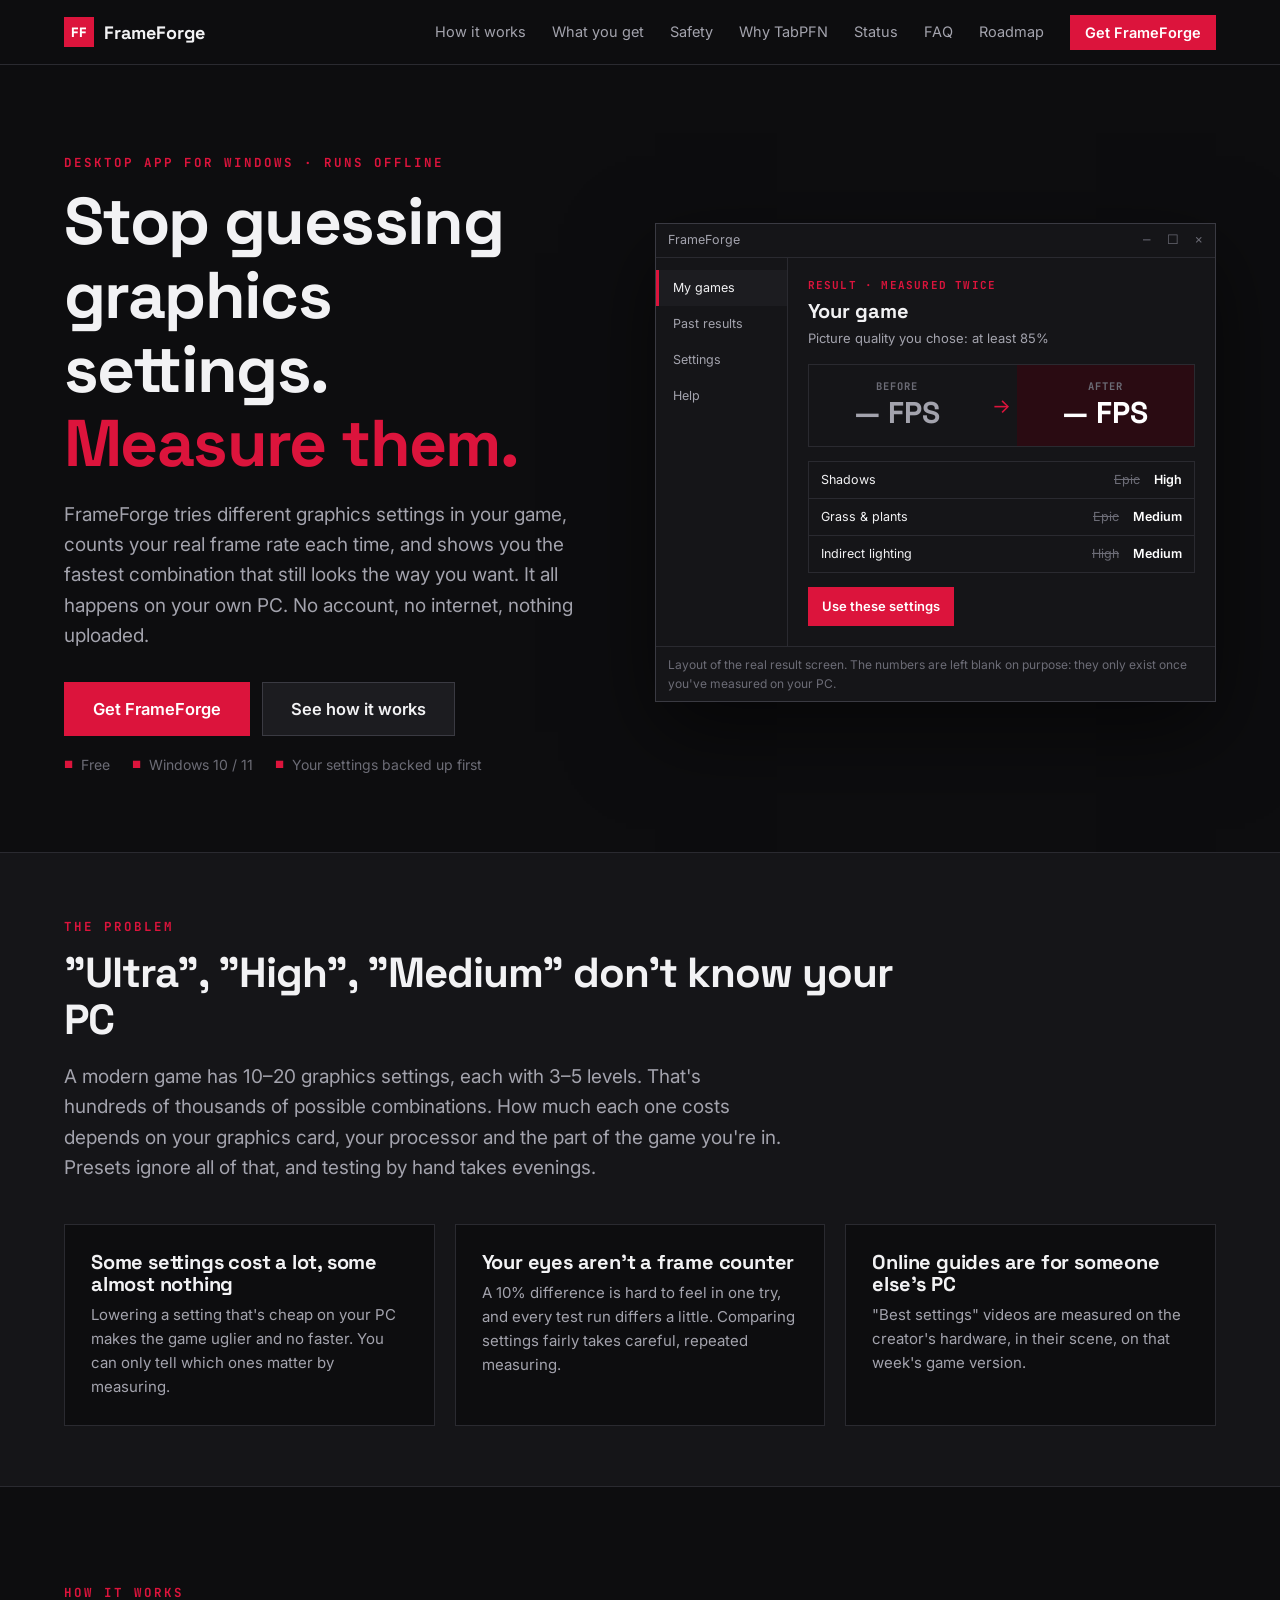
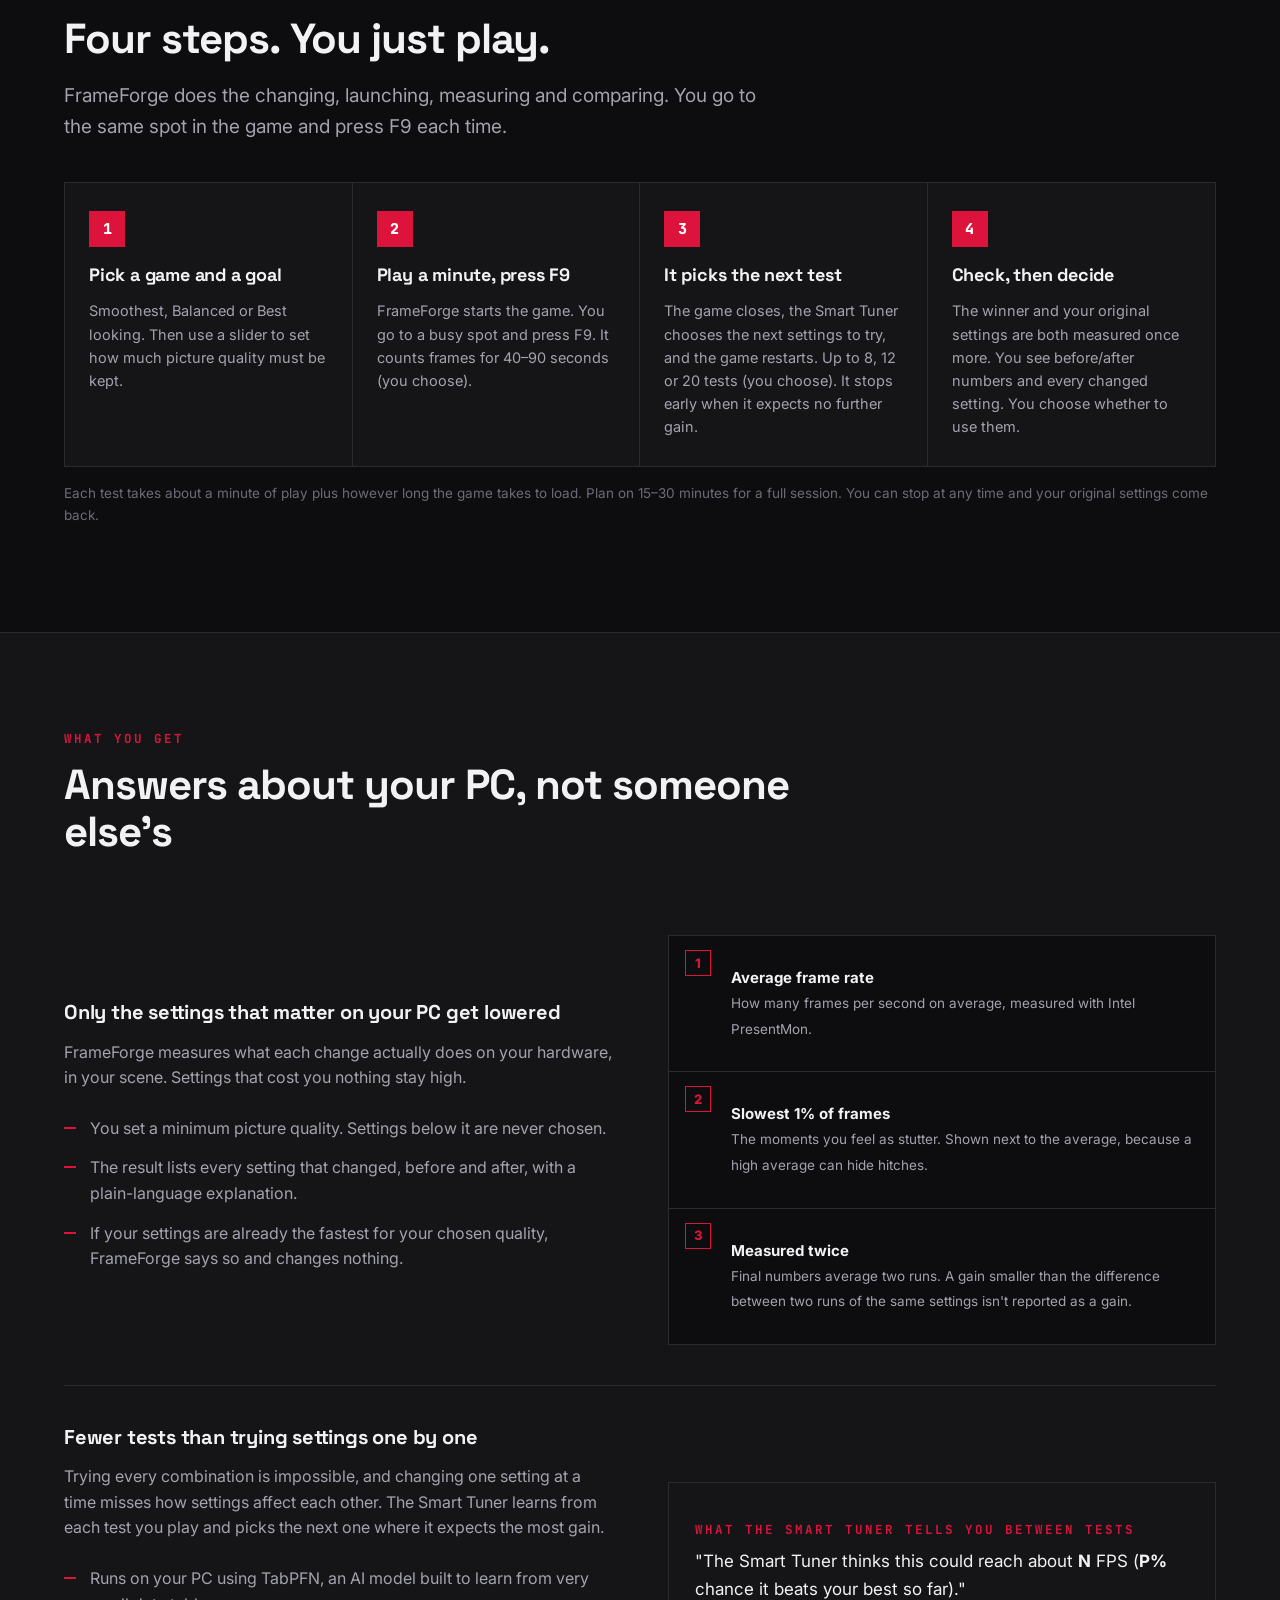
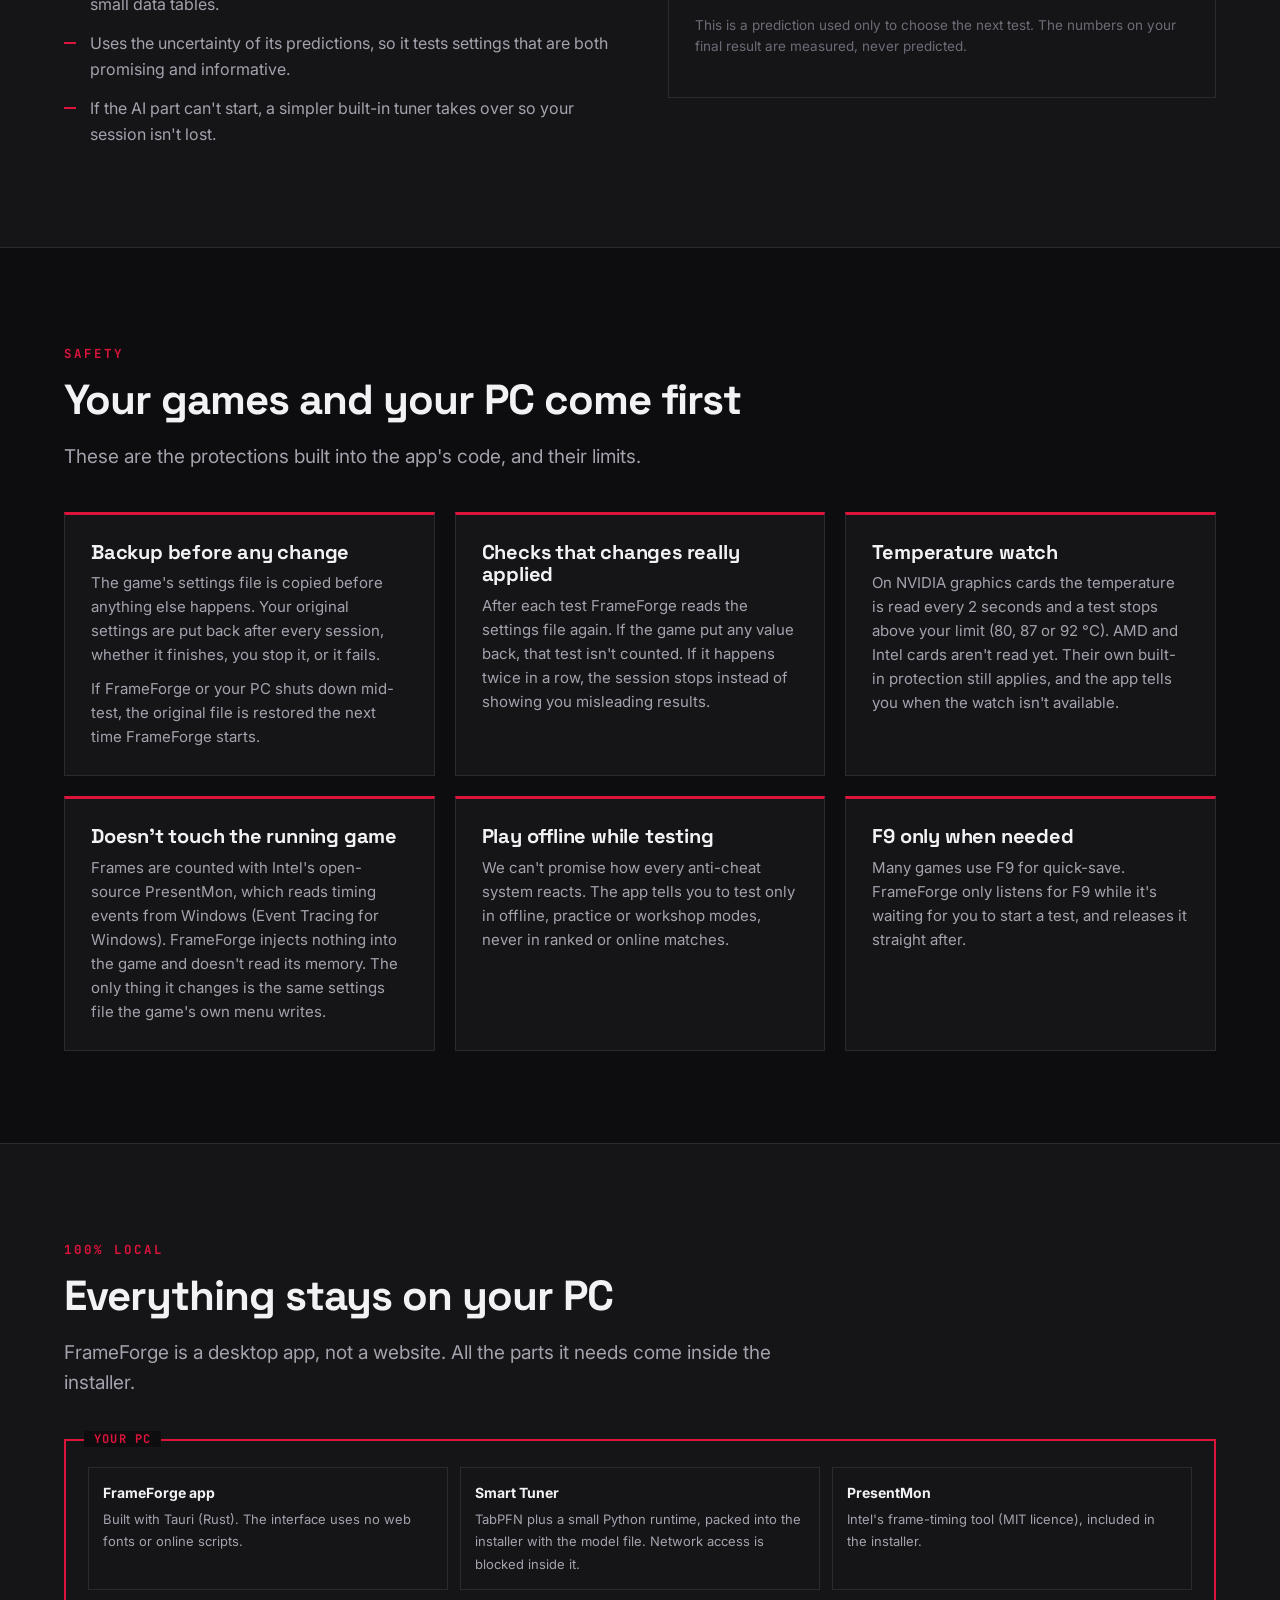
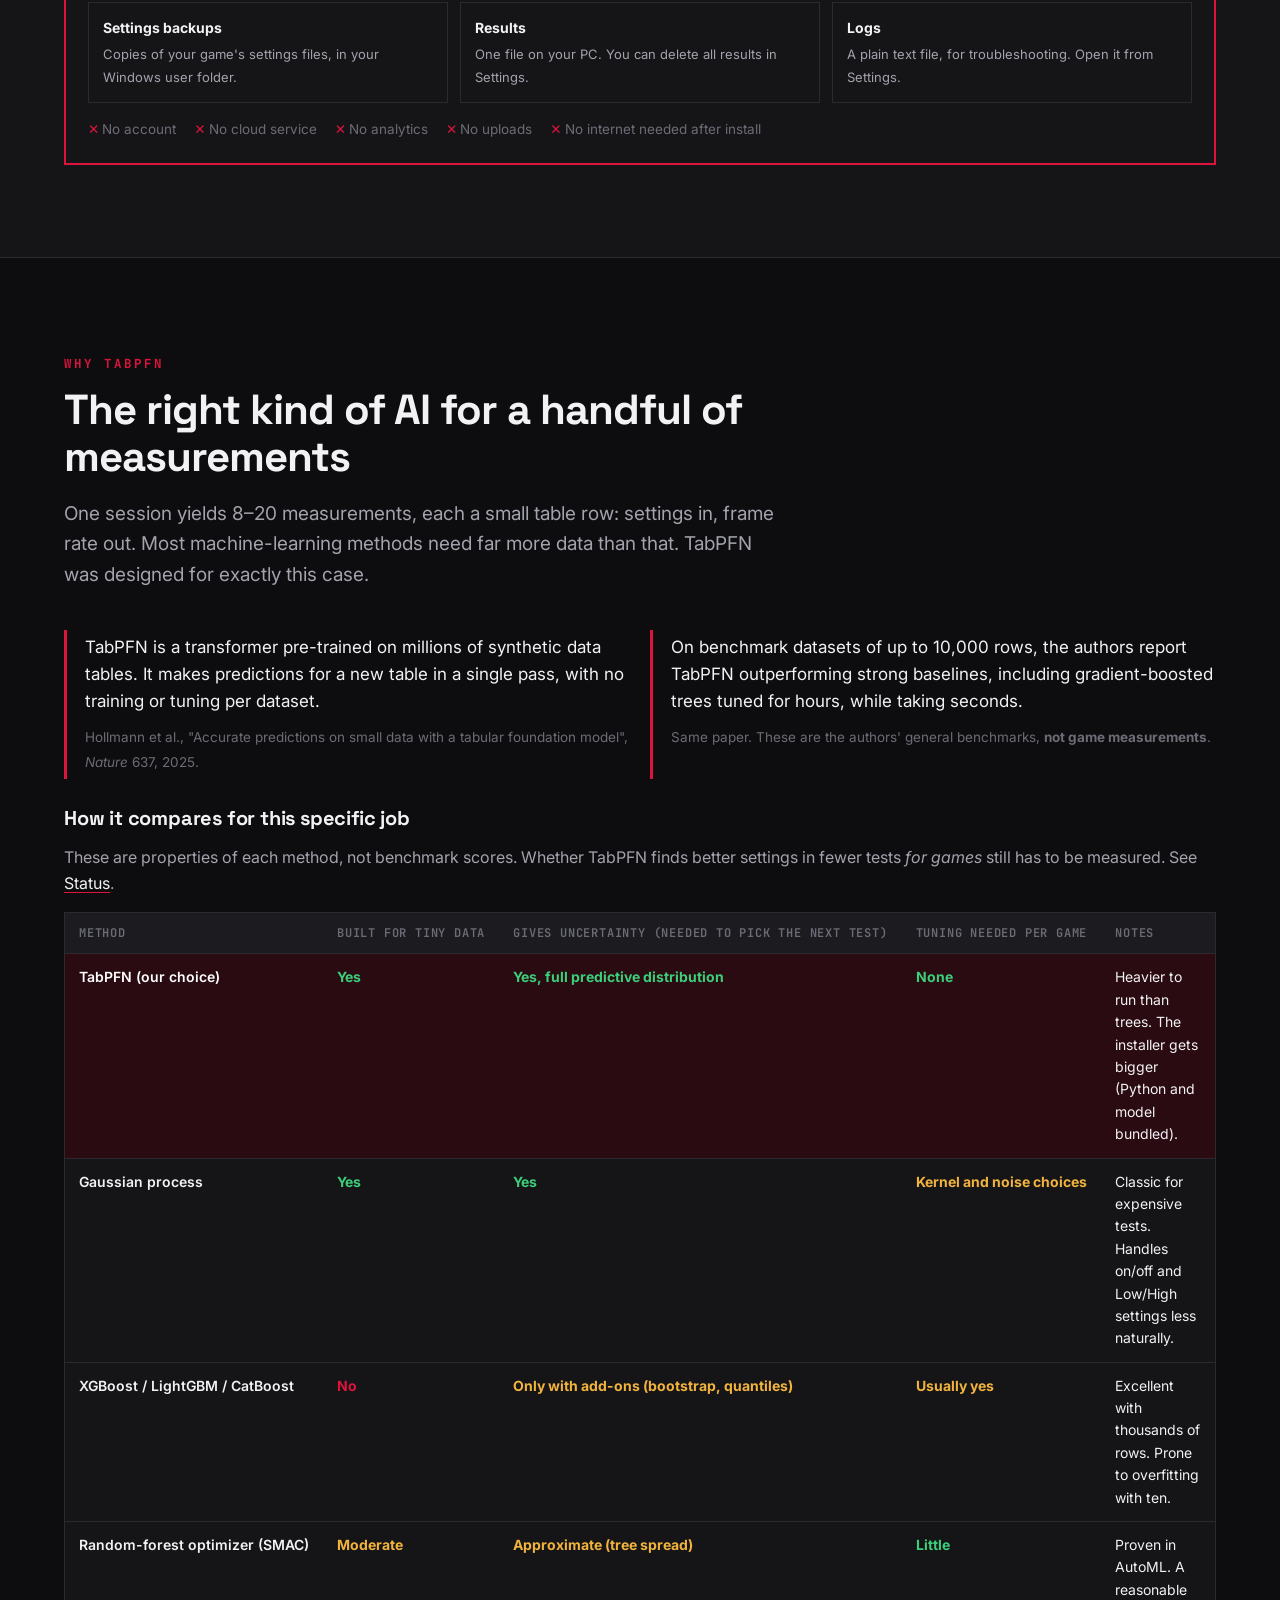
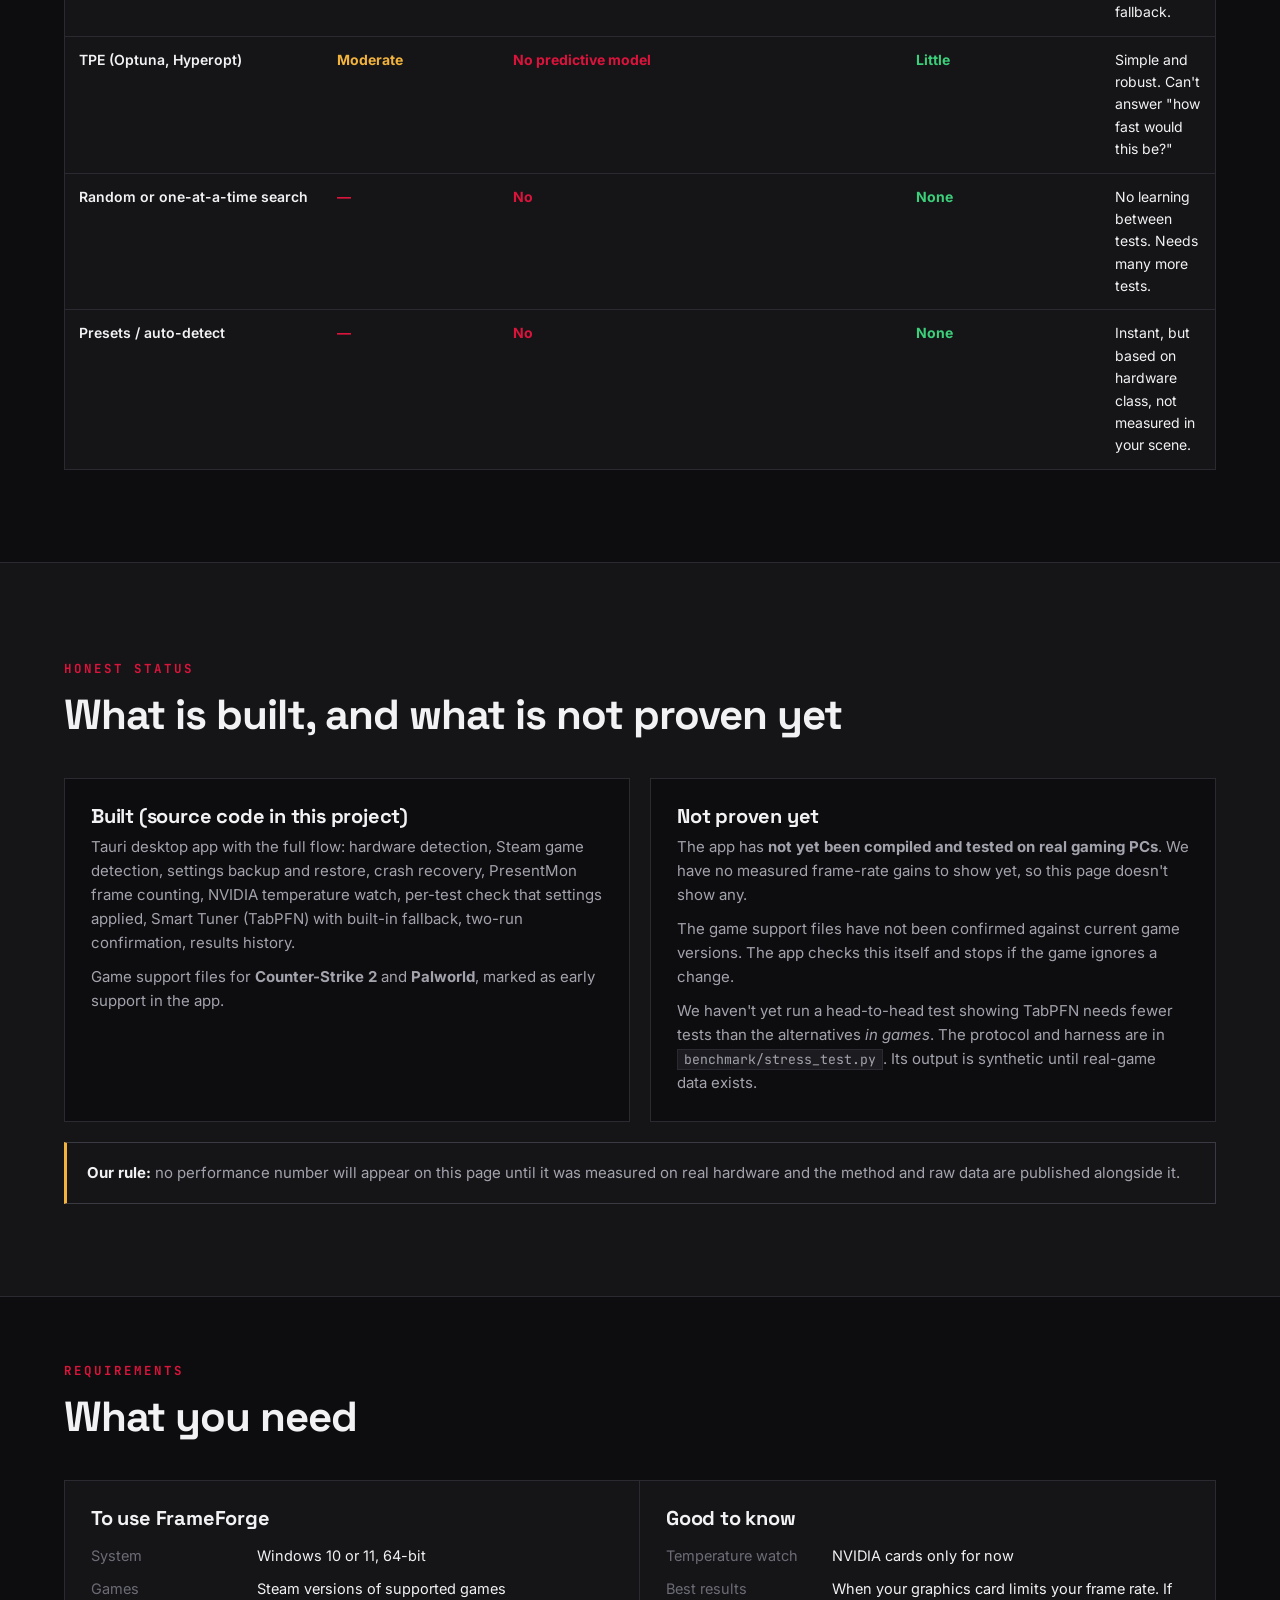
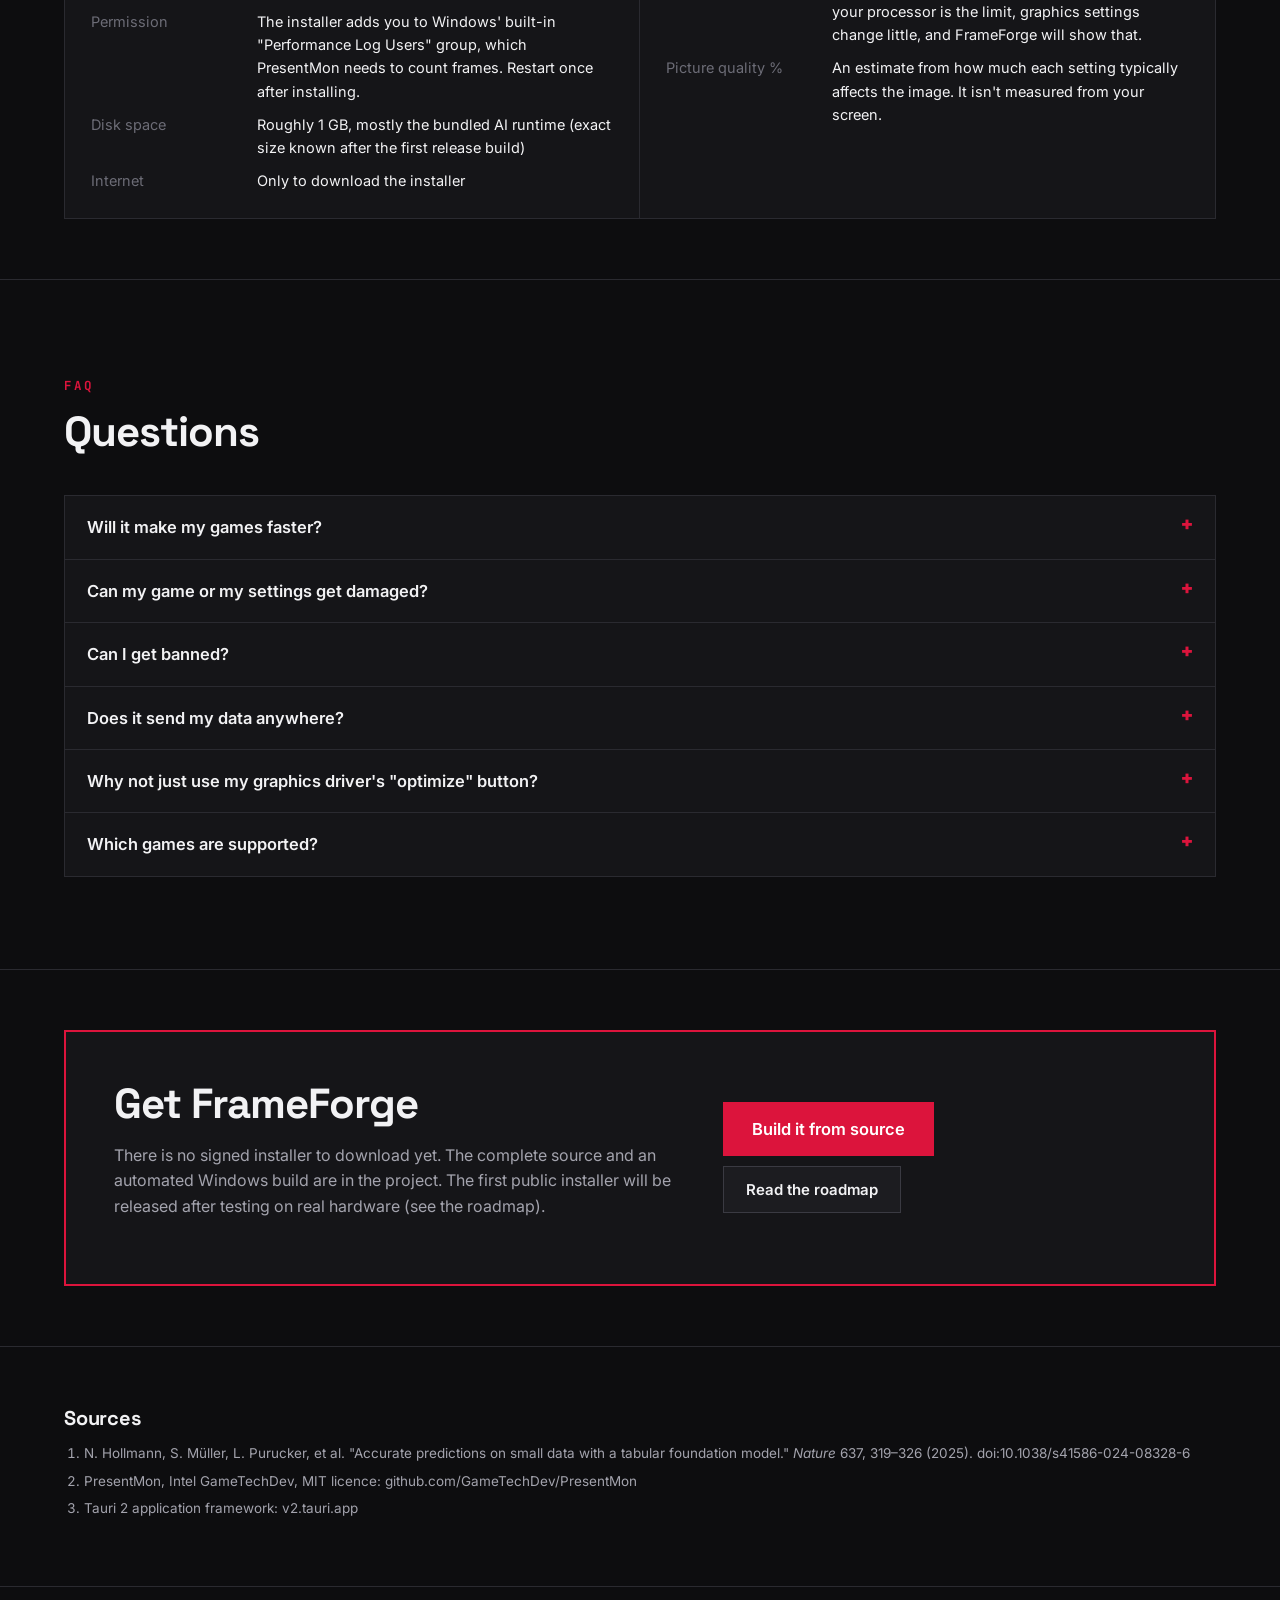
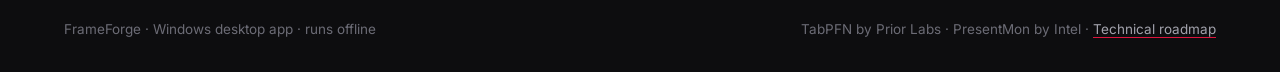
==== index.html @ 3a14ee93 "feat(web): add landing page and CI release workflow" ====
<!DOCTYPE html>
<html lang="en">
<head>
  <meta charset="UTF-8">
  <meta name="viewport" content="width=device-width, initial-scale=1.0">
  <title>FrameForge — find the fastest graphics settings for your own PC, offline</title>
  <meta name="description" content="FrameForge is a free Windows desktop app that measures your real frame rate while you play, tries graphics settings for you, and finds the fastest combination that still looks the way you want. Runs entirely on your PC.">
  <link rel="preconnect" href="https://fonts.googleapis.com">
  <link href="https://fonts.googleapis.com/css2?family=Inter:wght@400;500;600;700&family=Space+Grotesk:wght@500;600;700&family=JetBrains+Mono:wght@500;700;800&display=swap" rel="stylesheet">
  <link rel="stylesheet" href="css/style.css">
</head>
<body>
<header class="site-header">
  <nav class="container nav-bar" aria-label="Main">
    <a href="index.html" class="brand"><span class="brand-mark">FF</span>FrameForge</a>
    <button class="nav-toggle" id="nav-toggle" aria-expanded="false" aria-controls="nav-links">Menu</button>
    <div class="nav-links" id="nav-links">
      <a href="#how">How it works</a>
      <a href="#benefits">What you get</a>
      <a href="#safety">Safety</a>
      <a href="#why-ai">Why TabPFN</a>
      <a href="#status">Status</a>
      <a href="#faq">FAQ</a>
      <a href="roadmap.html">Roadmap</a>
      <a href="#get" class="btn btn-primary btn-sm">Get FrameForge</a>
    </div>
  </nav>
</header>

<main>
  <!-- HERO -->
  <section class="hero" id="hero-section">
    <div class="container hero-grid">
      <div>
        <span class="eyebrow">Desktop app for Windows · runs offline</span>
        <h1>Stop guessing graphics settings. <span class="crimson">Measure them.</span></h1>
        <p class="lead">FrameForge tries different graphics settings in your game, counts your real frame rate each time, and shows you the fastest combination that still looks the way you want. It all happens on your own PC. No account, no internet, nothing uploaded.</p>
        <div class="hero-actions">
          <a href="#get" class="btn btn-primary btn-lg">Get FrameForge</a>
          <a href="#how" class="btn btn-lg">See how it works</a>
        </div>
        <div class="hero-meta"><span>Free</span><span>Windows 10 / 11</span><span>Your settings backed up first</span></div>
      </div>
      <figure class="window" style="margin:0" aria-label="Illustration of the FrameForge result screen">
        <div class="window-bar"><span>FrameForge</span><span class="ctl">—&nbsp;&nbsp;☐&nbsp;&nbsp;✕</span></div>
        <div class="window-body">
          <div class="window-side"><div class="on">My games</div><div>Past results</div><div>Settings</div><div>Help</div></div>
          <div class="window-main">
            <div class="w-phase">Result · measured twice</div>
            <div class="w-title">Your game</div>
            <div class="w-detail">Picture quality you chose: at least 85%</div>
            <div class="w-compare">
              <div><div class="k">Before</div><div class="v">— FPS</div></div>
              <div class="arrow">→</div>
              <div class="after"><div class="k">After</div><div class="v" style="color:#fff">— FPS</div></div>
            </div>
            <div class="w-rows">
              <div><span>Shadows</span><span class="b">Epic</span><span class="a">High</span></div>
              <div><span>Grass &amp; plants</span><span class="b">Epic</span><span class="a">Medium</span></div>
              <div><span>Indirect lighting</span><span class="b">High</span><span class="a">Medium</span></div>
            </div>
            <span class="w-btn">Use these settings</span>
          </div>
        </div>
        <figcaption class="w-caption">Layout of the real result screen. The numbers are left blank on purpose: they only exist once you've measured on your PC.</figcaption>
      </figure>
    </div>
  </section>

  <!-- PROBLEM -->
  <section class="section-tight section-alt" id="problem">
    <div class="container">
      <div class="section-head">
        <span class="eyebrow">The problem</span>
        <h2>"Ultra", "High", "Medium" don't know your PC</h2>
        <p class="lead">A modern game has 10–20 graphics settings, each with 3–5 levels. That's hundreds of thousands of possible combinations. How much each one costs depends on your graphics card, your processor and the part of the game you're in. Presets ignore all of that, and testing by hand takes evenings.</p>
      </div>
      <div class="grid-3">
        <div class="card"><h3>Some settings cost a lot, some almost nothing</h3><p>Lowering a setting that's cheap on your PC makes the game uglier and no faster. You can only tell which ones matter by measuring.</p></div>
        <div class="card"><h3>Your eyes aren't a frame counter</h3><p>A 10% difference is hard to feel in one try, and every test run differs a little. Comparing settings fairly takes careful, repeated measuring.</p></div>
        <div class="card"><h3>Online guides are for someone else's PC</h3><p>"Best settings" videos are measured on the creator's hardware, in their scene, on that week's game version.</p></div>
      </div>
    </div>
  </section>

  <!-- HOW -->
  <section id="how">
    <div class="container">
      <div class="section-head">
        <span class="eyebrow">How it works</span>
        <h2>Four steps. You just play.</h2>
        <p class="lead">FrameForge does the changing, launching, measuring and comparing. You go to the same spot in the game and press F9 each time.</p>
      </div>
      <div class="steps">
        <div class="step"><span class="n">1</span><h3>Pick a game and a goal</h3><p>Smoothest, Balanced or Best looking. Then use a slider to set how much picture quality must be kept.</p></div>
        <div class="step"><span class="n">2</span><h3>Play a minute, press F9</h3><p>FrameForge starts the game. You go to a busy spot and press F9. It counts frames for 40–90 seconds (you choose).</p></div>
        <div class="step"><span class="n">3</span><h3>It picks the next test</h3><p>The game closes, the Smart Tuner chooses the next settings to try, and the game restarts. Up to 8, 12 or 20 tests (you choose). It stops early when it expects no further gain.</p></div>
        <div class="step"><span class="n">4</span><h3>Check, then decide</h3><p>The winner and your original settings are both measured once more. You see before/after numbers and every changed setting. You choose whether to use them.</p></div>
      </div>
      <p class="dim small" style="margin-top:16px">Each test takes about a minute of play plus however long the game takes to load. Plan on 15–30 minutes for a full session. You can stop at any time and your original settings come back.</p>
    </div>
  </section>

  <!-- BENEFITS -->
  <section class="section-alt" id="benefits">
    <div class="container">
      <div class="section-head">
        <span class="eyebrow">What you get</span>
        <h2>Answers about your PC, not someone else's</h2>
      </div>
      <div class="benefit">
        <div>
          <h3>Only the settings that matter on your PC get lowered</h3>
          <p class="muted">FrameForge measures what each change actually does on your hardware, in your scene. Settings that cost you nothing stay high.</p>
          <ul>
            <li>You set a minimum picture quality. Settings below it are never chosen.</li>
            <li>The result lists every setting that changed, before and after, with a plain-language explanation.</li>
            <li>If your settings are already the fastest for your chosen quality, FrameForge says so and changes nothing.</li>
          </ul>
        </div>
        <div class="benefit-visual list-box" style="padding:0">
          <div><span class="ic">1</span><p><b>Average frame rate</b><span>How many frames per second on average, measured with Intel PresentMon.</span></p></div>
          <div><span class="ic">2</span><p><b>Slowest 1% of frames</b><span>The moments you feel as stutter. Shown next to the average, because a high average can hide hitches.</span></p></div>
          <div><span class="ic">3</span><p><b>Measured twice</b><span>Final numbers average two runs. A gain smaller than the difference between two runs of the same settings isn't reported as a gain.</span></p></div>
        </div>
      </div>
      <div class="benefit">
        <div>
          <h3>Fewer tests than trying settings one by one</h3>
          <p class="muted">Trying every combination is impossible, and changing one setting at a time misses how settings affect each other. The Smart Tuner learns from each test you play and picks the next one where it expects the most gain.</p>
          <ul>
            <li>Runs on your PC using TabPFN, an AI model built to learn from very small data tables.</li>
            <li>Uses the uncertainty of its predictions, so it tests settings that are both promising and informative.</li>
            <li>If the AI part can't start, a simpler built-in tuner takes over so your session isn't lost.</li>
          </ul>
        </div>
        <div class="benefit-visual">
          <p class="eyebrow" style="margin-bottom:10px">What the Smart Tuner tells you between tests</p>
          <p style="font-size:17px;margin:0">"The Smart Tuner thinks this could reach about <b>N</b> FPS (<b>P%</b> chance it beats your best so far)."</p>
          <p class="dim small" style="margin-top:12px">This is a prediction used only to choose the next test. The numbers on your final result are measured, never predicted.</p>
        </div>
      </div>
    </div>
  </section>

  <!-- SAFETY -->
  <section id="safety">
    <div class="container">
      <div class="section-head">
        <span class="eyebrow">Safety</span>
        <h2>Your games and your PC come first</h2>
        <p class="lead">These are the protections built into the app's code, and their limits.</p>
      </div>
      <div class="grid-3">
        <div class="card card-accent"><h3>Backup before any change</h3><p>The game's settings file is copied before anything else happens. Your original settings are put back after every session, whether it finishes, you stop it, or it fails.</p><p>If FrameForge or your PC shuts down mid-test, the original file is restored the next time FrameForge starts.</p></div>
        <div class="card card-accent"><h3>Checks that changes really applied</h3><p>After each test FrameForge reads the settings file again. If the game put any value back, that test isn't counted. If it happens twice in a row, the session stops instead of showing you misleading results.</p></div>
        <div class="card card-accent"><h3>Temperature watch</h3><p>On NVIDIA graphics cards the temperature is read every 2 seconds and a test stops above your limit (80, 87 or 92 °C). AMD and Intel cards aren't read yet. Their own built-in protection still applies, and the app tells you when the watch isn't available.</p></div>
        <div class="card card-accent"><h3>Doesn't touch the running game</h3><p>Frames are counted with Intel's open-source PresentMon, which reads timing events from Windows (Event Tracing for Windows). FrameForge injects nothing into the game and doesn't read its memory. The only thing it changes is the same settings file the game's own menu writes.</p></div>
        <div class="card card-accent"><h3>Play offline while testing</h3><p>We can't promise how every anti-cheat system reacts. The app tells you to test only in offline, practice or workshop modes, never in ranked or online matches.</p></div>
        <div class="card card-accent"><h3>F9 only when needed</h3><p>Many games use F9 for quick-save. FrameForge only listens for F9 while it's waiting for you to start a test, and releases it straight after.</p></div>
      </div>
    </div>
  </section>

  <!-- LOCAL -->
  <section class="section-alt" id="local">
    <div class="container">
      <div class="section-head">
        <span class="eyebrow">100% local</span>
        <h2>Everything stays on your PC</h2>
        <p class="lead">FrameForge is a desktop app, not a website. All the parts it needs come inside the installer.</p>
      </div>
      <div class="local-box">
        <span class="tag">YOUR PC</span>
        <div class="local-items">
          <div><b>FrameForge app</b><span>Built with Tauri (Rust). The interface uses no web fonts or online scripts.</span></div>
          <div><b>Smart Tuner</b><span>TabPFN plus a small Python runtime, packed into the installer with the model file. Network access is blocked inside it.</span></div>
          <div><b>PresentMon</b><span>Intel's frame-timing tool (MIT licence), included in the installer.</span></div>
          <div><b>Settings backups</b><span>Copies of your game's settings files, in your Windows user folder.</span></div>
          <div><b>Results</b><span>One file on your PC. You can delete all results in Settings.</span></div>
          <div><b>Logs</b><span>A plain text file, for troubleshooting. Open it from Settings.</span></div>
        </div>
        <div class="no-cloud"><span>No account</span><span>No cloud service</span><span>No analytics</span><span>No uploads</span><span>No internet needed after install</span></div>
      </div>
    </div>
  </section>

  <!-- WHY TABPFN -->
  <section id="why-ai">
    <div class="container">
      <div class="section-head">
        <span class="eyebrow">Why TabPFN</span>
        <h2>The right kind of AI for a handful of measurements</h2>
        <p class="lead">One session yields 8–20 measurements, each a small table row: settings in, frame rate out. Most machine-learning methods need far more data than that. TabPFN was designed for exactly this case.</p>
      </div>
      <div class="grid-2" style="margin-bottom:28px">
        <blockquote class="quote">
          <p>TabPFN is a transformer pre-trained on millions of synthetic data tables. It makes predictions for a new table in a single pass, with no training or tuning per dataset.</p>
          <cite>Hollmann et al., "Accurate predictions on small data with a tabular foundation model", <em>Nature</em> 637, 2025.</cite>
        </blockquote>
        <blockquote class="quote">
          <p>On benchmark datasets of up to 10,000 rows, the authors report TabPFN outperforming strong baselines, including gradient-boosted trees tuned for hours, while taking seconds.</p>
          <cite>Same paper. These are the authors' general benchmarks, <strong>not game measurements</strong>.</cite>
        </blockquote>
      </div>
      <h3>How it compares for this specific job</h3>
      <p class="muted" style="margin-bottom:16px">These are properties of each method, not benchmark scores. Whether TabPFN finds better settings in fewer tests <em>for games</em> still has to be measured. See <a href="#status">Status</a>.</p>
      <div class="table-wrap">
        <table>
          <thead><tr><th>Method</th><th>Built for tiny data</th><th>Gives uncertainty (needed to pick the next test)</th><th>Tuning needed per game</th><th>Notes</th></tr></thead>
          <tbody>
            <tr class="ours"><td class="name">TabPFN (our choice)</td><td class="yes">Yes</td><td class="yes">Yes, full predictive distribution</td><td class="yes">None</td><td>Heavier to run than trees. The installer gets bigger (Python and model bundled).</td></tr>
            <tr><td class="name">Gaussian process</td><td class="yes">Yes</td><td class="yes">Yes</td><td class="part">Kernel and noise choices</td><td>Classic for expensive tests. Handles on/off and Low/High settings less naturally.</td></tr>
            <tr><td class="name">XGBoost / LightGBM / CatBoost</td><td class="no">No</td><td class="part">Only with add-ons (bootstrap, quantiles)</td><td class="part">Usually yes</td><td>Excellent with thousands of rows. Prone to overfitting with ten.</td></tr>
            <tr><td class="name">Random-forest optimizer (SMAC)</td><td class="part">Moderate</td><td class="part">Approximate (tree spread)</td><td class="yes">Little</td><td>Proven in AutoML. A reasonable fallback.</td></tr>
            <tr><td class="name">TPE (Optuna, Hyperopt)</td><td class="part">Moderate</td><td class="no">No predictive model</td><td class="yes">Little</td><td>Simple and robust. Can't answer "how fast would this be?"</td></tr>
            <tr><td class="name">Random or one-at-a-time search</td><td class="no">—</td><td class="no">No</td><td class="yes">None</td><td>No learning between tests. Needs many more tests.</td></tr>
            <tr><td class="name">Presets / auto-detect</td><td class="no">—</td><td class="no">No</td><td class="yes">None</td><td>Instant, but based on hardware class, not measured in your scene.</td></tr>
          </tbody>
        </table>
      </div>
    </div>
  </section>

  <!-- STATUS -->
  <section class="section-alt" id="status">
    <div class="container">
      <div class="section-head">
        <span class="eyebrow">Honest status</span>
        <h2>What is built, and what is not proven yet</h2>
      </div>
      <div class="grid-2">
        <div class="card">
          <h3>Built (source code in this project)</h3>
          <p>Tauri desktop app with the full flow: hardware detection, Steam game detection, settings backup and restore, crash recovery, PresentMon frame counting, NVIDIA temperature watch, per-test check that settings applied, Smart Tuner (TabPFN) with built-in fallback, two-run confirmation, results history.</p>
          <p>Game support files for <b>Counter-Strike 2</b> and <b>Palworld</b>, marked as early support in the app.</p>
        </div>
        <div class="card">
          <h3>Not proven yet</h3>
          <p>The app has <b>not yet been compiled and tested on real gaming PCs</b>. We have no measured frame-rate gains to show yet, so this page doesn't show any.</p>
          <p>The game support files have not been confirmed against current game versions. The app checks this itself and stops if the game ignores a change.</p>
          <p>We haven't yet run a head-to-head test showing TabPFN needs fewer tests than the alternatives <em>in games</em>. The protocol and harness are in <code>benchmark/stress_test.py</code>. Its output is synthetic until real-game data exists.</p>
        </div>
      </div>
      <div class="status-box" style="margin-top:20px">
        <p><b>Our rule:</b> no performance number will appear on this page until it was measured on real hardware and the method and raw data are published alongside it.</p>
      </div>
    </div>
  </section>

  <!-- REQUIREMENTS -->
  <section class="section-tight" id="requirements">
    <div class="container">
      <div class="section-head"><span class="eyebrow">Requirements</span><h2>What you need</h2></div>
      <div class="req">
        <div><h3>To use FrameForge</h3>
          <dl>
            <dt>System</dt><dd>Windows 10 or 11, 64-bit</dd>
            <dt>Games</dt><dd>Steam versions of supported games</dd>
            <dt>Permission</dt><dd>The installer adds you to Windows' built-in "Performance Log Users" group, which PresentMon needs to count frames. Restart once after installing.</dd>
            <dt>Disk space</dt><dd>Roughly 1 GB, mostly the bundled AI runtime (exact size known after the first release build)</dd>
            <dt>Internet</dt><dd>Only to download the installer</dd>
          </dl></div>
        <div><h3>Good to know</h3>
          <dl>
            <dt>Temperature watch</dt><dd>NVIDIA cards only for now</dd>
            <dt>Best results</dt><dd>When your graphics card limits your frame rate. If your processor is the limit, graphics settings change little, and FrameForge will show that.</dd>
            <dt>Picture quality %</dt><dd>An estimate from how much each setting typically affects the image. It isn't measured from your screen.</dd>
          </dl></div>
      </div>
    </div>
  </section>

  <!-- FAQ -->
  <section id="faq">
    <div class="container">
      <div class="section-head"><span class="eyebrow">FAQ</span><h2>Questions</h2></div>
      <div class="faq">
        <details><summary>Will it make my games faster?</summary><p>It finds the fastest combination of the game's own settings that meets the picture quality you chose, on your PC. How much faster depends on your hardware and game. If your settings are already about as fast as possible, or your processor is the limit, the result will say so and recommend no change.</p></details>
        <details><summary>Can my game or my settings get damaged?</summary><p>The settings file is backed up before anything changes, and the original is restored after every session, including after a stop or a crash. "Put my original settings back" restores the copy from your very first session with that game, at any time.</p></details>
        <details><summary>Can I get banned?</summary><p>FrameForge doesn't inject into or read the game's memory. It edits the normal settings file and counts frames through Windows Event Tracing. We can't guarantee how every anti-cheat behaves, so test only in offline or practice modes.</p></details>
        <details><summary>Does it send my data anywhere?</summary><p>No. There is no account, no server and no analytics. The AI model runs on your PC, with network access blocked inside it.</p></details>
        <details><summary>Why not just use my graphics driver's "optimize" button?</summary><p>Driver tools pick settings from your hardware model, which is quick and convenient. FrameForge instead measures your PC in the scene you choose. Use whichever suits you. FrameForge can also tell you whether its result beats what you have now.</p></details>
        <details><summary>Which games are supported?</summary><p>Counter-Strike 2 and Palworld (Steam) in early support. Each game needs a small support file describing its settings, so more can be added without changing the app.</p></details>
      </div>
    </div>
  </section>

  <!-- GET -->
  <section class="section-tight" id="get">
    <div class="container">
      <div class="cta">
        <div>
          <h2>Get FrameForge</h2>
          <p class="muted">There is no signed installer to download yet. The complete source and an automated Windows build are in the project. The first public installer will be released after testing on real hardware (see the roadmap).</p>
        </div>
        <div class="cta-actions">
          <a href="roadmap.html#build" class="btn btn-primary btn-lg">Build it from source</a>
          <a href="roadmap.html" class="btn">Read the roadmap</a>
        </div>
      </div>
    </div>
  </section>

  <section class="section-tight" id="sources">
    <div class="container">
      <h3>Sources</h3>
      <ol class="sources">
        <li>N. Hollmann, S. Müller, L. Purucker, et al. "Accurate predictions on small data with a tabular foundation model." <em>Nature</em> 637, 319–326 (2025). doi:10.1038/s41586-024-08328-6</li>
        <li>PresentMon, Intel GameTechDev, MIT licence: github.com/GameTechDev/PresentMon</li>
        <li>Tauri 2 application framework: v2.tauri.app</li>
      </ol>
    </div>
  </section>
</main>

<footer class="site-footer">
  <div class="container footer-row">
    <span>FrameForge · Windows desktop app · runs offline</span>
    <span>TabPFN by Prior Labs · PresentMon by Intel · <a href="roadmap.html">Technical roadmap</a></span>
  </div>
</footer>
<script src="js/site.js"></script>
</body>
</html>
---- css/style.css ----
/* FrameForge website — crimson · square corners · flat colours (no gradients) */
:root {
  --crimson: #dc143c;
  --crimson-hover: #f02a52;
  --crimson-tint: #2a0b12;
  --bg: #0d0d0f;
  --surface: #151518;
  --surface-2: #1c1c20;
  --line: #2a2a30;
  --line-2: #3a3a42;
  --text: #f2f2f4;
  --muted: #a3a3ad;
  --dim: #6c6c76;
  --good: #3ccf7a;
  --warn: #f2b33d;
  --sans: "Inter", "Segoe UI", system-ui, -apple-system, sans-serif;
  --display: "Space Grotesk", "Inter", "Segoe UI", sans-serif;
  --mono: "JetBrains Mono", Consolas, ui-monospace, monospace;
}
* { box-sizing: border-box; border-radius: 0 !important; }
html { scroll-behavior: smooth; }
body { margin: 0; background: var(--bg); color: var(--text); font: 16px/1.6 var(--sans); -webkit-font-smoothing: antialiased; }
a { color: var(--text); text-decoration: underline; text-decoration-color: var(--crimson); text-underline-offset: 3px; }
a:hover { color: var(--crimson-hover); }
code { font-family: var(--mono); font-size: .88em; background: var(--surface-2); border: 1px solid var(--line); padding: 1px 6px; }
:focus-visible { outline: 2px solid var(--crimson); outline-offset: 2px; }
.container { max-width: 1200px; margin: 0 auto; padding: 0 24px; }
.muted { color: var(--muted); }
.dim { color: var(--dim); }
.crimson { color: var(--crimson); }
.small { font-size: 13.5px; }

/* header */
.site-header { position: sticky; top: 0; z-index: 50; background: var(--bg); border-bottom: 1px solid var(--line); }
.nav-bar { display: flex; align-items: center; justify-content: space-between; height: 64px; gap: 16px; }
.brand { display: flex; align-items: center; gap: 10px; color: var(--text); font: 700 18px var(--display); text-decoration: none; }
.brand:hover { color: var(--text); }
.brand-mark { width: 30px; height: 30px; background: var(--crimson); color: #fff; display: grid; place-items: center; font: 800 13px var(--mono); }
.nav-links { display: flex; gap: 26px; align-items: center; }
.nav-links a { color: var(--muted); font-size: 14.5px; text-decoration: none; }
.nav-links a:hover, .nav-links a.active { color: var(--text); }
.nav-links a.btn { color: #fff; }
.nav-toggle { display: none; background: none; border: 1px solid var(--line-2); color: var(--text); padding: 6px 12px; font: inherit; cursor: pointer; }

/* buttons */
.btn { display: inline-flex; align-items: center; gap: 10px; padding: 13px 22px; font: 600 15px var(--sans); border: 1px solid var(--line-2); background: var(--surface-2); color: var(--text); text-decoration: none; cursor: pointer; }
.btn:hover { border-color: var(--muted); color: var(--text); }
.btn-primary { background: var(--crimson); border-color: var(--crimson); color: #fff; }
.btn-primary:hover { background: var(--crimson-hover); border-color: var(--crimson-hover); color: #fff; }
.btn-lg { padding: 16px 28px; font-size: 16.5px; }
.btn-sm { padding: 8px 14px; font-size: 13.5px; }

/* type */
h1, h2, h3, h4 { font-family: var(--display); line-height: 1.12; margin: 0 0 14px; letter-spacing: -.5px; }
h1 { font-size: clamp(38px, 5.4vw, 66px); letter-spacing: -1.6px; }
h2 { font-size: clamp(28px, 3.5vw, 42px); letter-spacing: -1px; }
h3 { font-size: 20px; letter-spacing: -.2px; }
.lead { font-size: 19px; color: var(--muted); max-width: 720px; }
.eyebrow { display: inline-block; font: 700 12.5px var(--mono); letter-spacing: 2px; text-transform: uppercase; color: var(--crimson); margin-bottom: 14px; }
.section-head { margin-bottom: 40px; max-width: 840px; }
section { padding: 92px 0; border-bottom: 1px solid var(--line); }
.section-tight { padding: 60px 0; }
.section-alt { background: var(--surface); }

/* hero */
.hero { padding: 84px 0 76px; }
.hero-grid { display: grid; grid-template-columns: 1fr 1.05fr; gap: 56px; align-items: center; }
.hero h1 .crimson { display: block; }
.hero-actions { display: flex; gap: 12px; flex-wrap: wrap; margin-top: 30px; }
.hero-meta { display: flex; gap: 22px; flex-wrap: wrap; margin-top: 18px; color: var(--dim); font-size: 14px; }
.hero-meta span::before { content: "■"; color: var(--crimson); margin-right: 8px; font-size: 10px; vertical-align: 2px; }

/* app window mock */
.window { background: var(--surface); border: 1px solid var(--line-2); box-shadow: 0 30px 80px rgba(0,0,0,.55); }
.window-bar { display: flex; align-items: center; justify-content: space-between; height: 34px; padding: 0 12px; border-bottom: 1px solid var(--line); font-size: 12.5px; color: var(--muted); }
.window-bar .ctl { display: flex; gap: 14px; color: var(--dim); font-family: var(--mono); }
.window-body { display: grid; grid-template-columns: 132px 1fr; min-height: 360px; }
.window-side { border-right: 1px solid var(--line); padding: 12px 0; font-size: 12.5px; }
.window-side div { padding: 8px 14px; color: var(--muted); border-left: 3px solid transparent; }
.window-side div.on { color: var(--text); border-left-color: var(--crimson); background: var(--surface-2); }
.window-main { padding: 20px; }
.w-phase { font: 700 11px var(--mono); color: var(--crimson); letter-spacing: 1.2px; text-transform: uppercase; }
.w-title { font: 700 20px var(--display); margin: 6px 0 4px; }
.w-detail { color: var(--muted); font-size: 13px; }
.w-compare { display: grid; grid-template-columns: 1fr auto 1fr; align-items: center; border: 1px solid var(--line); margin-top: 16px; }
.w-compare > div { padding: 14px; text-align: center; }
.w-compare .after { background: var(--crimson-tint); }
.w-compare .k { font: 700 10.5px var(--mono); color: var(--dim); text-transform: uppercase; letter-spacing: 1px; }
.w-compare .v { font: 800 30px var(--display); color: var(--muted); }
.w-compare .arrow { color: var(--crimson); font-size: 20px; padding: 0 6px; }
.w-rows { margin-top: 14px; border: 1px solid var(--line); font-size: 12.5px; }
.w-rows div { display: grid; grid-template-columns: 1fr auto auto; gap: 14px; padding: 8px 12px; border-bottom: 1px solid var(--line); }
.w-rows div:last-child { border-bottom: 0; }
.w-rows .b { color: var(--dim); text-decoration: line-through; }
.w-rows .a { color: #fff; font-weight: 600; }
.w-btn { display: inline-block; margin-top: 14px; background: var(--crimson); color: #fff; padding: 9px 14px; font-weight: 600; font-size: 13px; }
.w-caption { font-size: 12px; color: var(--dim); padding: 8px 12px; border-top: 1px solid var(--line); }

/* strips */
.strip { display: grid; grid-template-columns: repeat(4, 1fr); border: 1px solid var(--line); background: var(--surface); }
.strip > div { padding: 22px 24px; border-right: 1px solid var(--line); }
.strip > div:last-child { border-right: 0; }
.strip b { display: block; font: 700 17px var(--display); margin-bottom: 4px; }
.strip span { color: var(--muted); font-size: 14px; }

/* grids/cards */
.grid-2 { display: grid; grid-template-columns: repeat(2, 1fr); gap: 20px; }
.grid-3 { display: grid; grid-template-columns: repeat(3, 1fr); gap: 20px; }
.card { background: var(--surface); border: 1px solid var(--line); padding: 26px; }
.section-alt .card { background: var(--bg); }
.card h3 { margin-bottom: 8px; }
.card p { margin: 0; color: var(--muted); font-size: 15px; }
.card p + p { margin-top: 10px; }
.card-accent { border-top: 3px solid var(--crimson); }
.card-num { font: 800 13px var(--mono); color: var(--crimson); margin-bottom: 14px; display: block; }

/* steps */
.steps { display: grid; grid-template-columns: repeat(4, 1fr); border: 1px solid var(--line); }
.step { padding: 28px 24px; border-right: 1px solid var(--line); background: var(--surface); }
.step:last-child { border-right: 0; }
.step .n { width: 36px; height: 36px; background: var(--crimson); color: #fff; display: grid; place-items: center; font: 800 15px var(--mono); margin-bottom: 18px; }
.step h3 { font-size: 18px; }
.step p { color: var(--muted); font-size: 14.5px; margin: 0; }

/* benefit rows */
.benefit { display: grid; grid-template-columns: 1fr 1fr; gap: 56px; align-items: center; padding: 40px 0; border-bottom: 1px solid var(--line); }
.benefit:first-child { padding-top: 0; }
.benefit:last-child { border-bottom: 0; padding-bottom: 0; }
.benefit-visual { background: var(--surface); border: 1px solid var(--line); padding: 26px; }
.benefit ul { list-style: none; padding: 0; margin: 18px 0 0; }
.benefit li { padding: 7px 0 7px 26px; position: relative; color: var(--muted); }
.benefit li::before { content: ""; position: absolute; left: 0; top: 18px; width: 12px; height: 2px; background: var(--crimson); }

.list-box { border: 1px solid var(--line); }
.list-box > div { display: grid; grid-template-columns: 34px 1fr; gap: 12px; padding: 14px 16px; border-bottom: 1px solid var(--line); background: var(--bg); }
.list-box > div:last-child { border-bottom: 0; }
.list-box .ic { width: 26px; height: 26px; border: 1px solid var(--crimson); color: var(--crimson); display: grid; place-items: center; font-weight: 800; font-size: 13px; }
.list-box b { display: block; font-size: 15px; }
.list-box span { color: var(--muted); font-size: 13.5px; }

/* local box */
.local-box { border: 2px solid var(--crimson); padding: 26px 22px 22px; position: relative; }
.local-box .tag { position: absolute; top: -12px; left: 18px; background: var(--bg); padding: 0 10px; font: 700 12px var(--mono); color: var(--crimson); letter-spacing: 1.2px; border: 0; }
.local-items { display: grid; grid-template-columns: repeat(3, 1fr); gap: 12px; }
.local-items div { border: 1px solid var(--line); background: var(--surface); padding: 14px; font-size: 14px; }
.local-items b { display: block; margin-bottom: 4px; }
.local-items span { color: var(--muted); font-size: 13px; }
.no-cloud { margin-top: 16px; display: flex; gap: 18px; flex-wrap: wrap; font-size: 13.5px; color: var(--dim); }
.no-cloud span::before { content: "✕ "; color: var(--crimson); font-weight: 800; }

/* evidence */
.quote { border-left: 3px solid var(--crimson); padding: 4px 0 4px 18px; margin: 0; }
.quote p { font-size: 17px; color: var(--text); margin: 0 0 8px; }
.quote cite { font-style: normal; color: var(--dim); font-size: 13.5px; }
.status-box { border: 1px solid var(--line-2); border-left: 3px solid var(--warn); background: var(--surface); padding: 18px 20px; }
.status-box b { color: var(--text); }
.status-box p { margin: 0; color: var(--muted); font-size: 15px; }
.status-box p + p { margin-top: 8px; }

/* tables */
.table-wrap { overflow-x: auto; border: 1px solid var(--line); background: var(--surface); }
table { width: 100%; border-collapse: collapse; font-size: 14px; }
th, td { padding: 12px 14px; text-align: left; border-bottom: 1px solid var(--line); vertical-align: top; }
th { font: 600 12px var(--mono); color: var(--dim); text-transform: uppercase; letter-spacing: .8px; background: var(--surface-2); white-space: nowrap; }
tr:last-child td { border-bottom: none; }
td.name { font-weight: 600; white-space: nowrap; }
tr.ours td { background: var(--crimson-tint); }
tr.ours td.name { color: #fff; }
.yes { color: var(--good); font-weight: 700; }
.no { color: var(--crimson); font-weight: 700; }
.part { color: var(--warn); font-weight: 700; }

.tag { display: inline-block; font: 600 11px var(--mono); padding: 3px 8px; border: 1px solid var(--line-2); color: var(--muted); margin: 2px 4px 2px 0; }
.tag-crimson { border-color: var(--crimson); color: #ff8aa0; }
.tag-good { border-color: #1f5e3a; color: var(--good); }
.tag-warn { border-color: #6a4f17; color: var(--warn); }

/* faq */
.faq { border: 1px solid var(--line); }
.faq details { border-bottom: 1px solid var(--line); background: var(--surface); }
.faq details:last-child { border-bottom: 0; }
.faq summary { padding: 18px 22px; cursor: pointer; font-weight: 600; font-size: 16.5px; list-style: none; display: flex; justify-content: space-between; gap: 16px; }
.faq summary::-webkit-details-marker { display: none; }
.faq summary::after { content: "+"; color: var(--crimson); font: 800 20px var(--mono); line-height: 1; }
.faq details[open] summary::after { content: "−"; }
.faq details p { padding: 0 22px 20px; margin: 0; color: var(--muted); max-width: 860px; }

/* requirements */
.req { display: grid; grid-template-columns: 1fr 1fr; border: 1px solid var(--line); }
.req > div { padding: 26px; background: var(--surface); }
.req > div:first-child { border-right: 1px solid var(--line); }
.req dl { display: grid; grid-template-columns: 150px 1fr; gap: 10px 16px; margin: 14px 0 0; font-size: 14.5px; }
.req dt { color: var(--dim); }
.req dd { margin: 0; }

/* cta/footer */
.cta { border: 2px solid var(--crimson); padding: 48px; background: var(--surface); display: grid; grid-template-columns: 1.3fr 1fr; gap: 32px; align-items: center; }
.cta h2 { margin-bottom: 10px; }
.cta-actions { display: flex; flex-direction: column; gap: 10px; align-items: flex-start; }
.site-footer { padding: 32px 0; color: var(--dim); font-size: 13.5px; }
.footer-row { display: flex; justify-content: space-between; gap: 16px; flex-wrap: wrap; }
.footer-row a { color: var(--muted); }
.sources { font-size: 13.5px; color: var(--muted); padding-left: 20px; margin: 0; }
.sources li { margin: 6px 0; }

/* roadmap */
.arch { display: grid; grid-template-columns: repeat(3, 1fr); border: 1px solid var(--line); }
.arch-col { padding: 18px; border-right: 1px solid var(--line); background: var(--surface); }
.arch-col:last-child { border-right: 0; }
.arch-col > h4 { font: 700 12px var(--mono); color: var(--crimson); text-transform: uppercase; letter-spacing: 1.5px; margin-bottom: 14px; }
.arch-box { border: 1px solid var(--line); background: var(--bg); padding: 12px 14px; margin-bottom: 10px; }
.arch-box:last-child { margin-bottom: 0; }
.arch-box strong { display: block; font-size: 14.5px; }
.arch-box span { font-size: 13px; color: var(--muted); }
.arch-box code { font-size: 11.5px; }
.flow { display: grid; grid-template-columns: repeat(5, 1fr); border: 1px solid var(--line); counter-reset: f; }
.flow > div { padding: 20px; border-right: 1px solid var(--line); background: var(--surface); counter-increment: f; }
.flow > div:last-child { border-right: 0; }
.flow > div::before { content: "0" counter(f); display: block; font: 800 12px var(--mono); color: var(--crimson); margin-bottom: 10px; }
.flow h4 { font-size: 16px; margin-bottom: 6px; }
.flow p { font-size: 13.5px; color: var(--muted); margin: 0; }
.timeline { border-left: 2px solid var(--crimson); padding-left: 28px; }
.phase { position: relative; margin-bottom: 22px; }
.phase::before { content: ""; position: absolute; left: -36px; top: 28px; width: 14px; height: 14px; background: var(--crimson); }
.phase-head { display: flex; justify-content: space-between; align-items: baseline; gap: 12px; flex-wrap: wrap; }
.phase-head .when { font: 600 12.5px var(--mono); color: var(--crimson); }
.phase ul { margin: 10px 0 0; padding-left: 18px; color: var(--muted); font-size: 14.5px; }
.phase ul li { margin: 4px 0; }
.phase .exit { margin-top: 12px; font-size: 13.5px; padding: 10px 12px; background: var(--bg); border: 1px solid var(--line); }
.phase .exit b { color: var(--crimson); font: 700 12px var(--mono); margin-right: 6px; }
pre.code { background: #08080a; border: 1px solid var(--line); padding: 18px; overflow-x: auto; font: 13px/1.65 var(--mono); color: #d4d4dc; margin: 0; }
.toc { display: flex; flex-wrap: wrap; margin-top: 26px; border: 1px solid var(--line); width: fit-content; max-width: 100%; }
.toc a { font: 600 12.5px var(--mono); padding: 9px 12px; color: var(--muted); text-decoration: none; border-right: 1px solid var(--line); }
.toc a:last-child { border-right: 0; }
.toc a:hover { color: #fff; background: var(--crimson); }

@media (max-width: 1000px) {
  .hero-grid, .benefit, .cta, .req { grid-template-columns: 1fr; }
  .req > div:first-child { border-right: 0; border-bottom: 1px solid var(--line); }
  .steps, .strip { grid-template-columns: 1fr 1fr; }
  .step:nth-child(2), .strip > div:nth-child(2) { border-right: 0; }
  .step:nth-child(-n+2), .strip > div:nth-child(-n+2) { border-bottom: 1px solid var(--line); }
  .grid-3 { grid-template-columns: 1fr 1fr; }
  .flow { grid-template-columns: 1fr 1fr; }
  .flow > div { border-bottom: 1px solid var(--line); }
  .arch { grid-template-columns: 1fr; }
  .arch-col { border-right: 0; border-bottom: 1px solid var(--line); }
}
@media (max-width: 680px) {
  section { padding: 60px 0; }
  .nav-links { display: none; position: absolute; top: 64px; left: 0; right: 0; flex-direction: column; background: var(--bg); padding: 16px 24px; border-bottom: 1px solid var(--line); align-items: flex-start; }
  .nav-links.open { display: flex; }
  .nav-toggle { display: block; }
  .grid-2, .grid-3, .steps, .strip, .flow, .local-items { grid-template-columns: 1fr; }
  .step, .strip > div, .flow > div { border-right: 0 !important; border-bottom: 1px solid var(--line); }
  .window-body { grid-template-columns: 1fr; }
  .window-side { display: none; }
  .cta { padding: 28px 20px; }
  .req dl { grid-template-columns: 1fr; gap: 2px 0; }
  .req dd { margin-bottom: 8px; }
  .lead { font-size: 17px; }
}
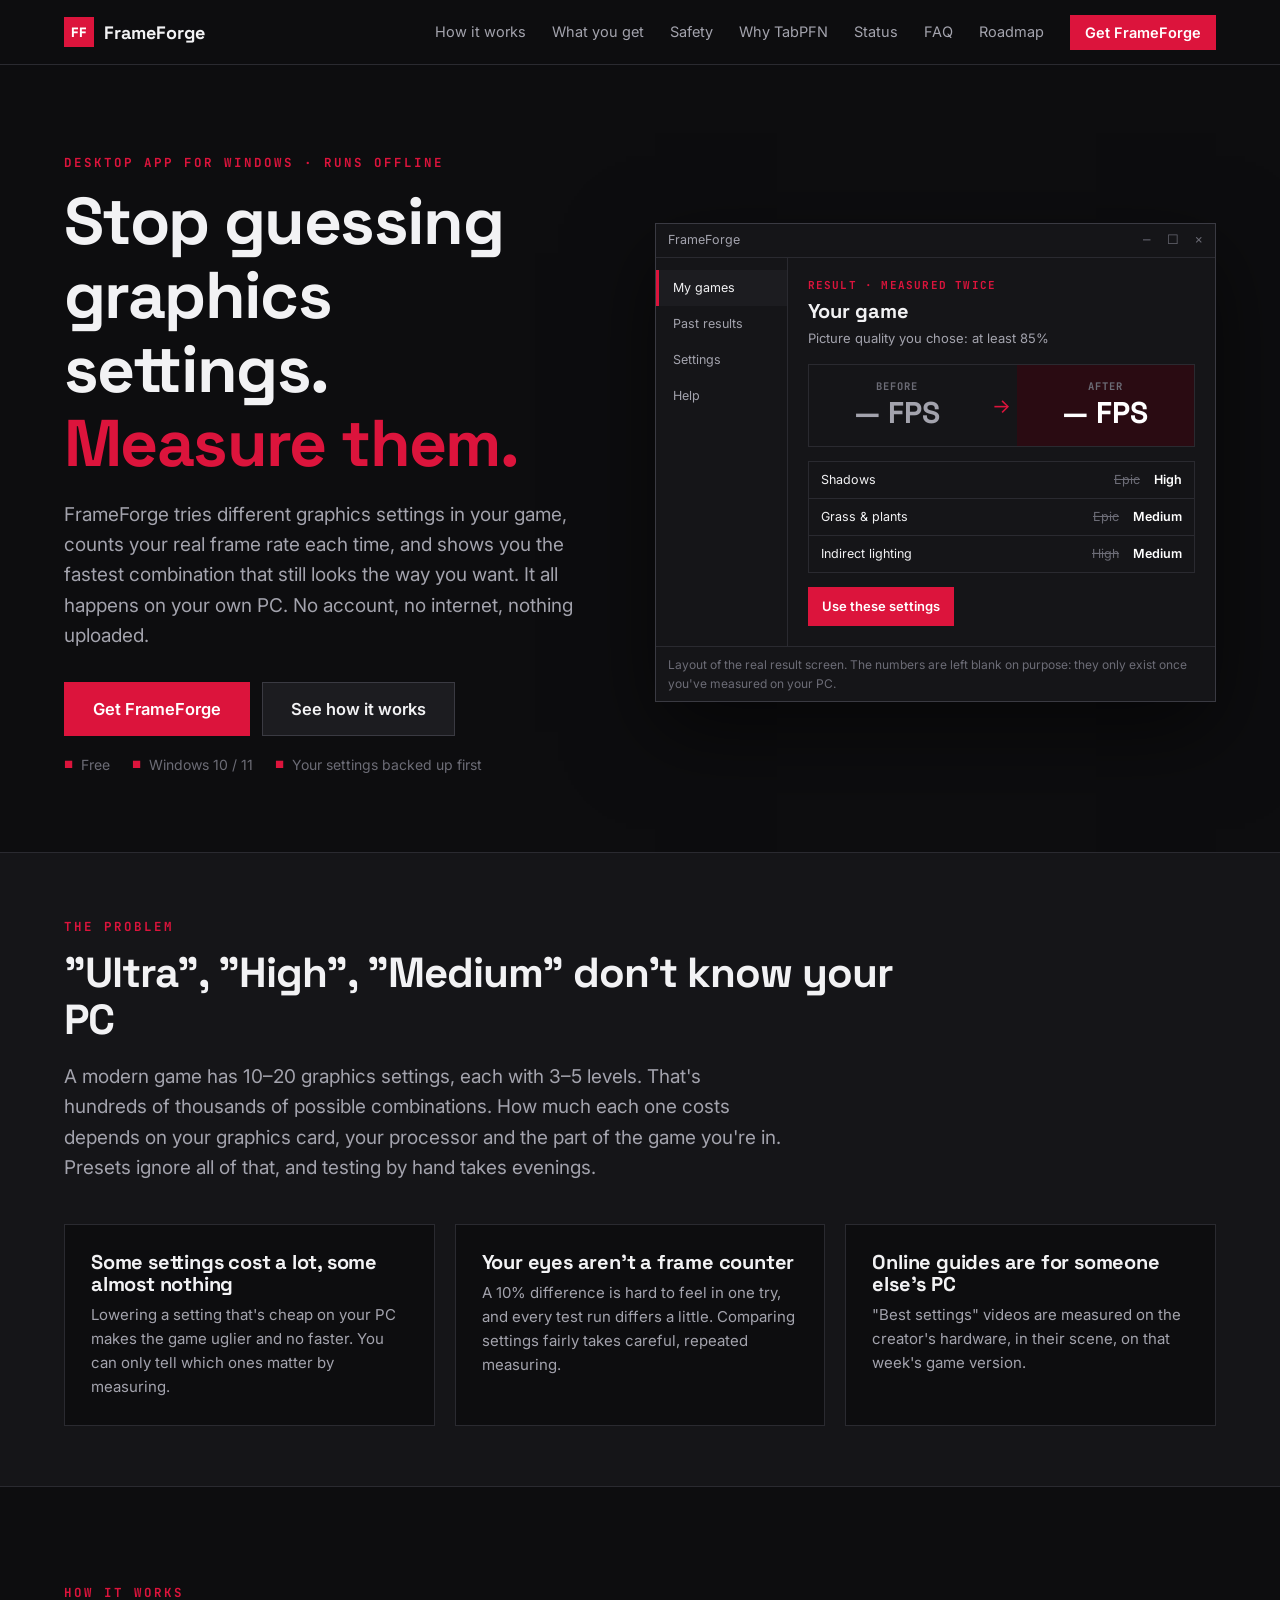
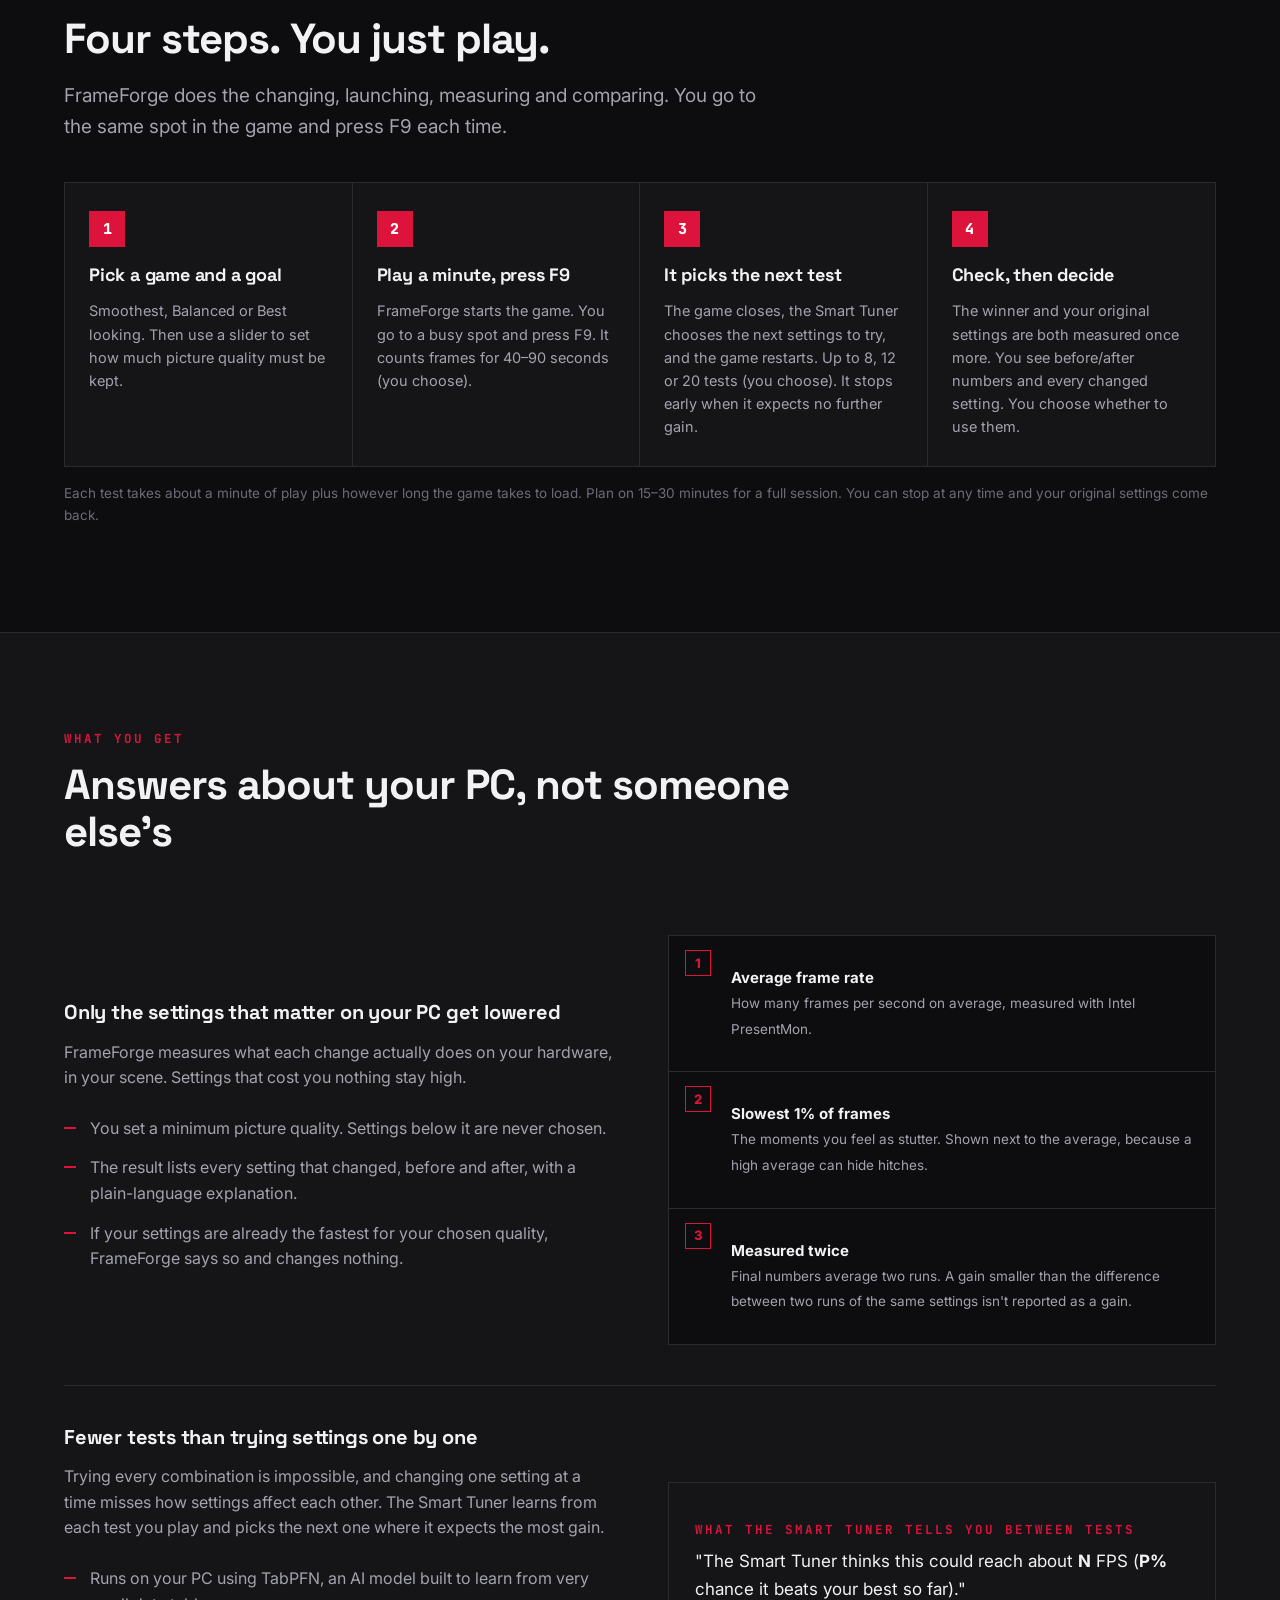
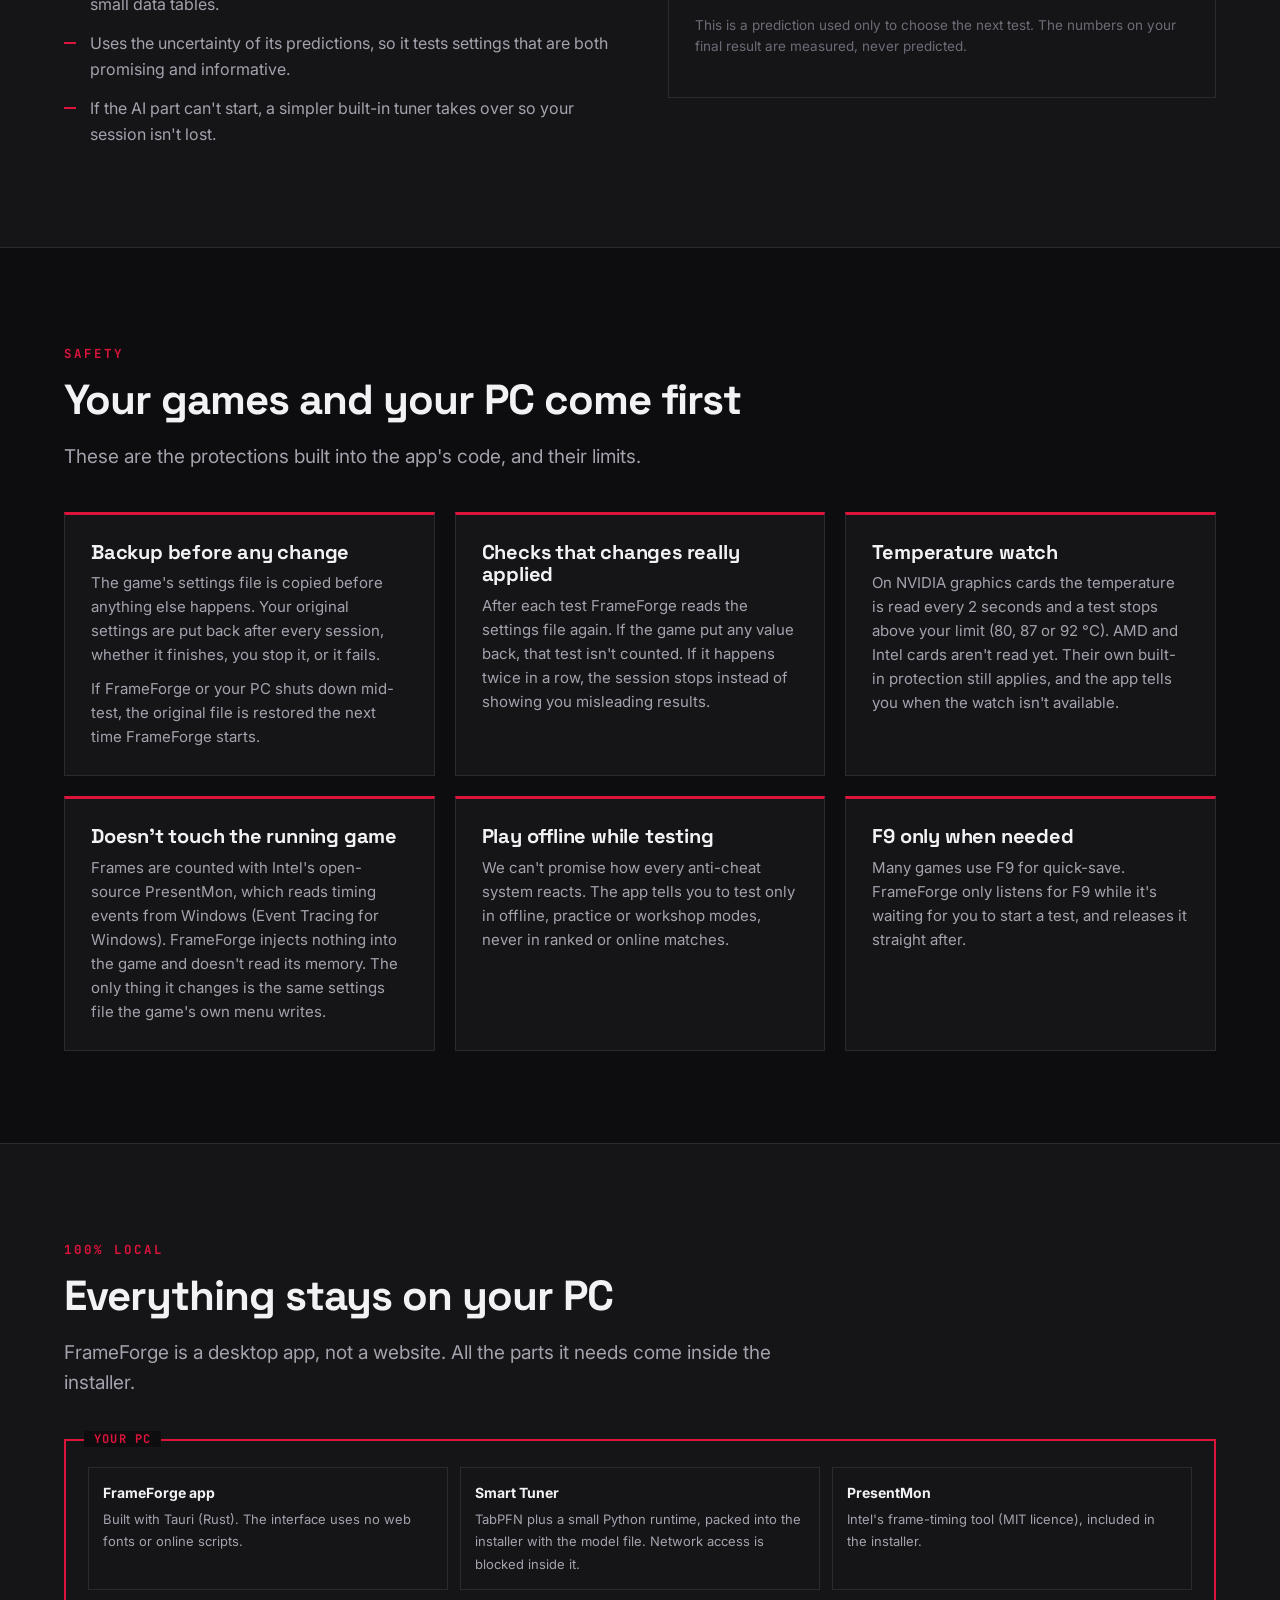
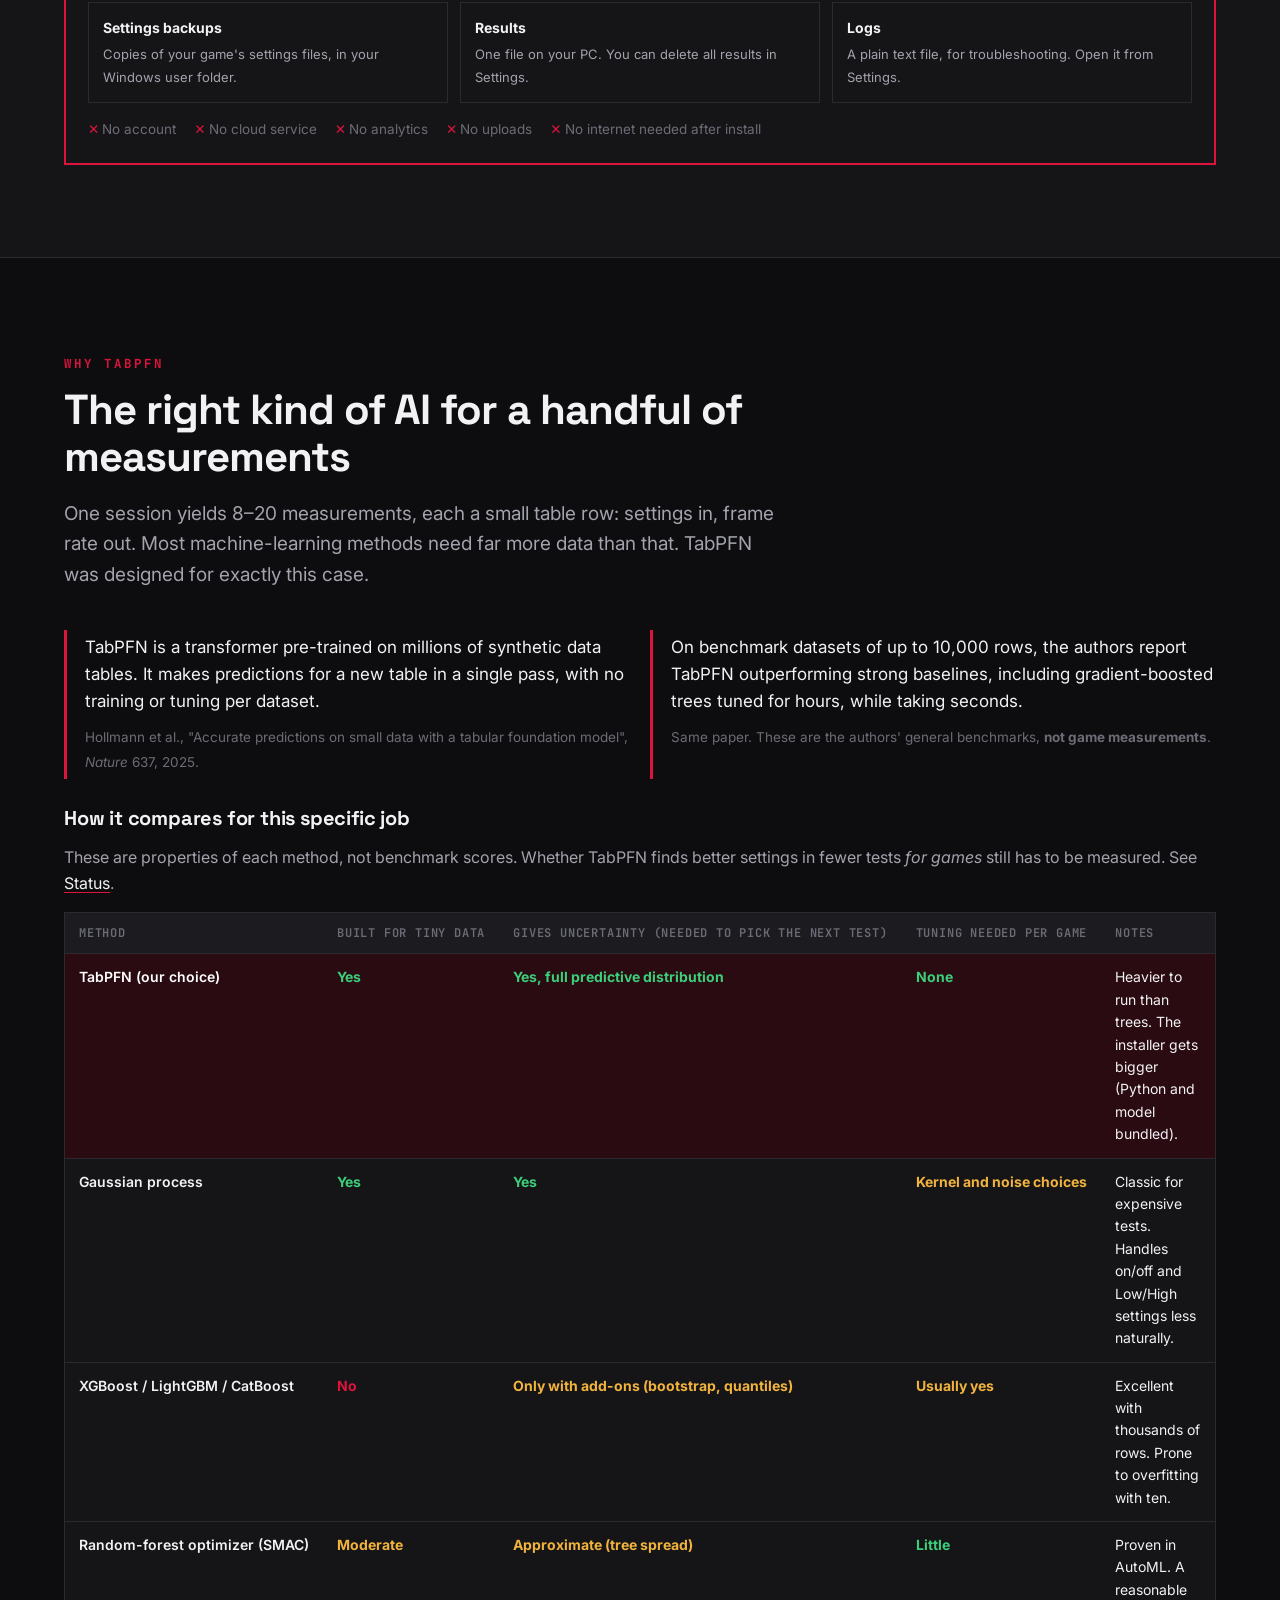
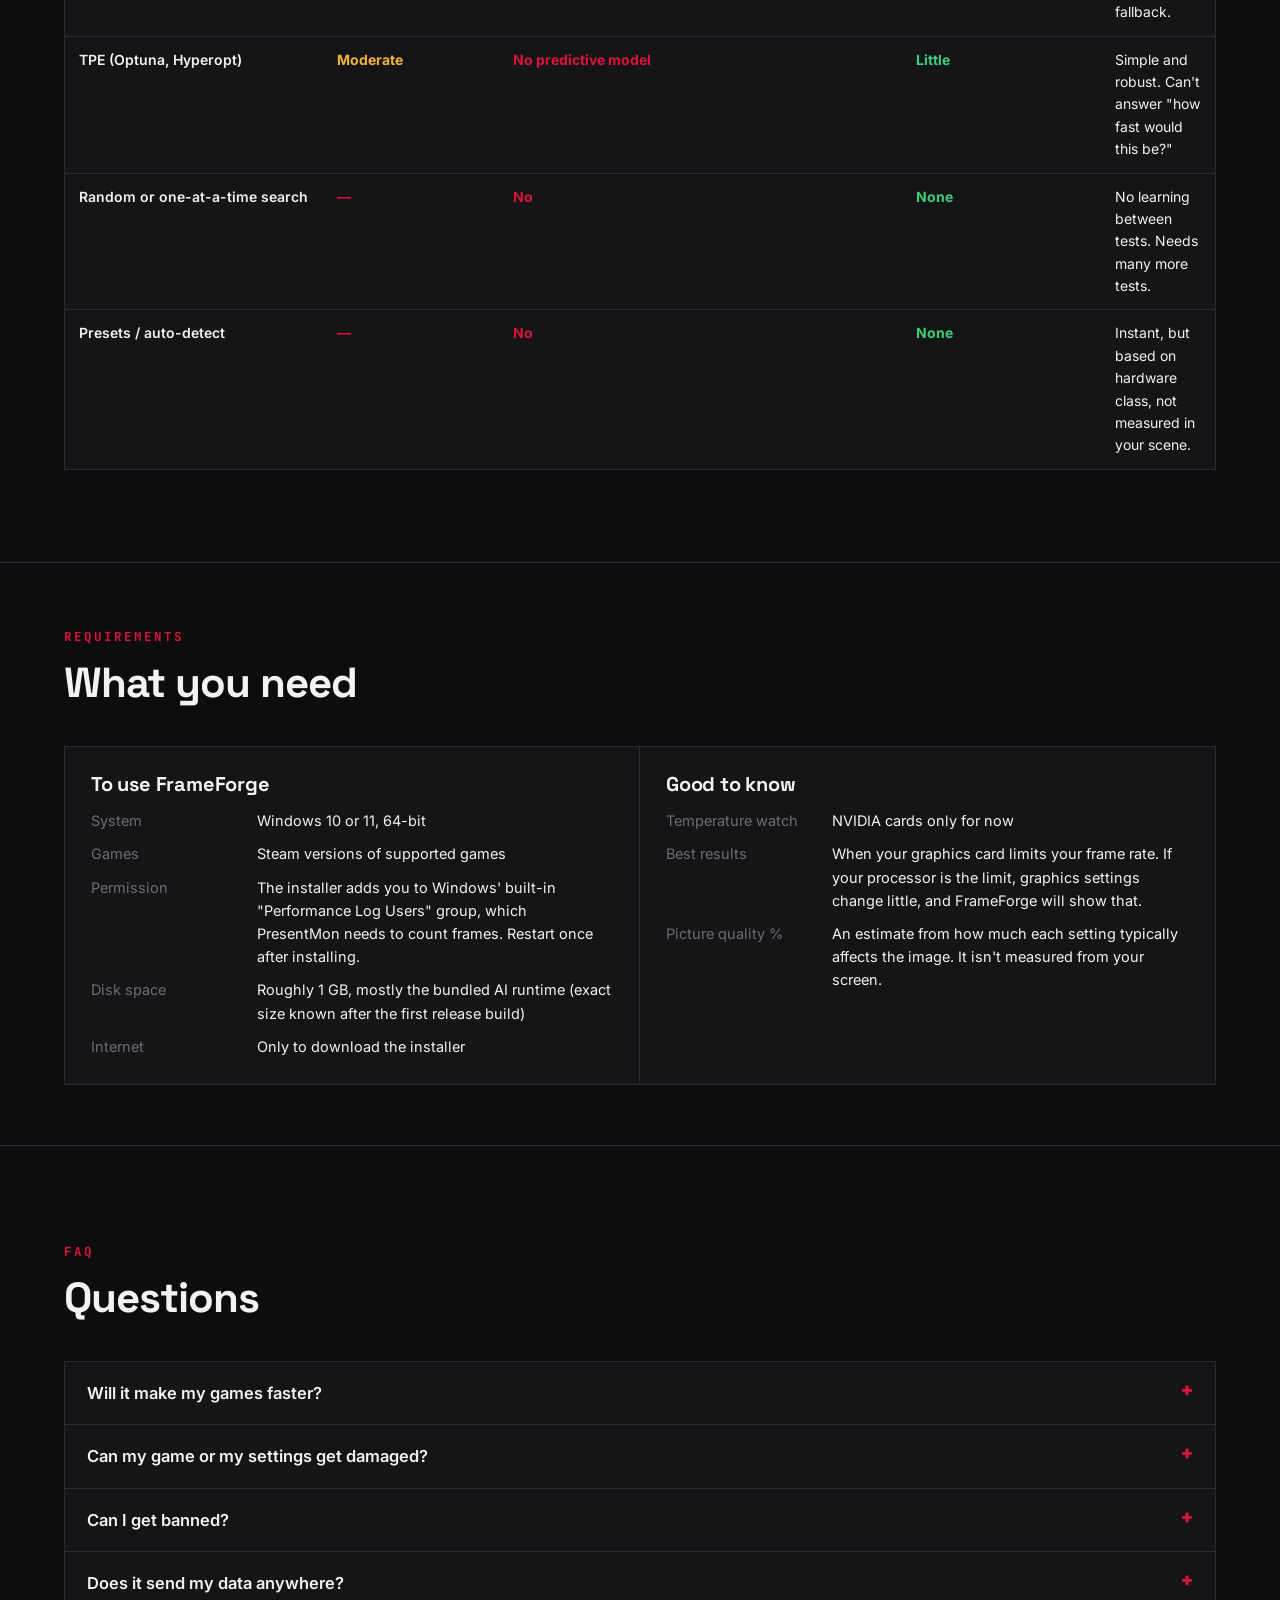
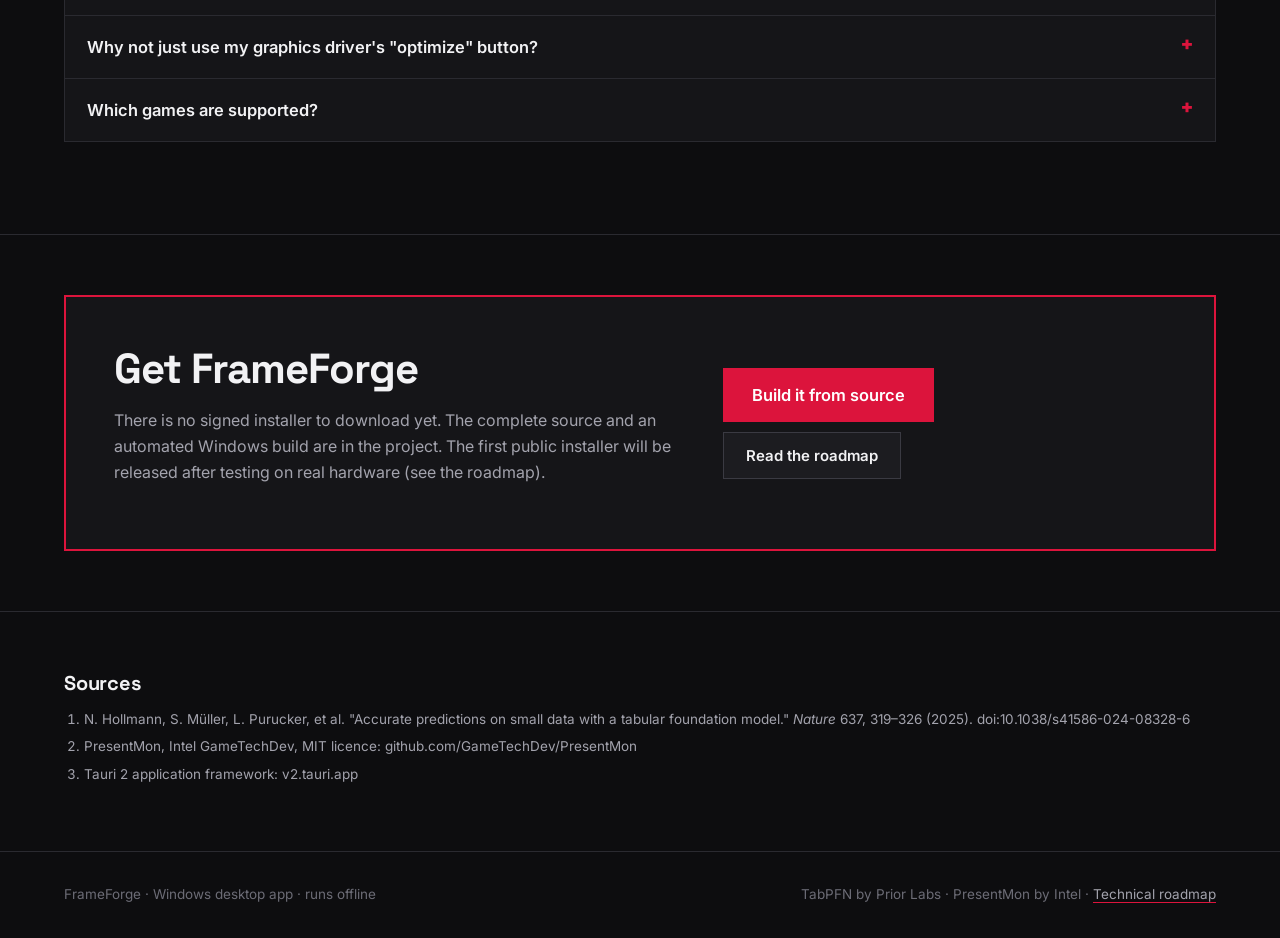
==== commit d519dcf1: "refactor(landing): remove Honest Status section from landing page" ====
--- a/index.html
+++ b/index.html
@@ -222,31 +222,6 @@
     </div>
   </section>
 
-  <!-- STATUS -->
-  <section class="section-alt" id="status">
-    <div class="container">
-      <div class="section-head">
-        <span class="eyebrow">Honest status</span>
-        <h2>What is built, and what is not proven yet</h2>
-      </div>
-      <div class="grid-2">
-        <div class="card">
-          <h3>Built (source code in this project)</h3>
-          <p>Tauri desktop app with the full flow: hardware detection, Steam game detection, settings backup and restore, crash recovery, PresentMon frame counting, NVIDIA temperature watch, per-test check that settings applied, Smart Tuner (TabPFN) with built-in fallback, two-run confirmation, results history.</p>
-          <p>Game support files for <b>Counter-Strike 2</b> and <b>Palworld</b>, marked as early support in the app.</p>
-        </div>
-        <div class="card">
-          <h3>Not proven yet</h3>
-          <p>The app has <b>not yet been compiled and tested on real gaming PCs</b>. We have no measured frame-rate gains to show yet, so this page doesn't show any.</p>
-          <p>The game support files have not been confirmed against current game versions. The app checks this itself and stops if the game ignores a change.</p>
-          <p>We haven't yet run a head-to-head test showing TabPFN needs fewer tests than the alternatives <em>in games</em>. The protocol and harness are in <code>benchmark/stress_test.py</code>. Its output is synthetic until real-game data exists.</p>
-        </div>
-      </div>
-      <div class="status-box" style="margin-top:20px">
-        <p><b>Our rule:</b> no performance number will appear on this page until it was measured on real hardware and the method and raw data are published alongside it.</p>
-      </div>
-    </div>
-  </section>
 
   <!-- REQUIREMENTS -->
   <section class="section-tight" id="requirements">
--- a/css/style.css
+++ b/css/style.css
@@ -203,37 +203,6 @@
 .sources { font-size: 13.5px; color: var(--muted); padding-left: 20px; margin: 0; }
 .sources li { margin: 6px 0; }
 
-/* roadmap */
-.arch { display: grid; grid-template-columns: repeat(3, 1fr); border: 1px solid var(--line); }
-.arch-col { padding: 18px; border-right: 1px solid var(--line); background: var(--surface); }
-.arch-col:last-child { border-right: 0; }
-.arch-col > h4 { font: 700 12px var(--mono); color: var(--crimson); text-transform: uppercase; letter-spacing: 1.5px; margin-bottom: 14px; }
-.arch-box { border: 1px solid var(--line); background: var(--bg); padding: 12px 14px; margin-bottom: 10px; }
-.arch-box:last-child { margin-bottom: 0; }
-.arch-box strong { display: block; font-size: 14.5px; }
-.arch-box span { font-size: 13px; color: var(--muted); }
-.arch-box code { font-size: 11.5px; }
-.flow { display: grid; grid-template-columns: repeat(5, 1fr); border: 1px solid var(--line); counter-reset: f; }
-.flow > div { padding: 20px; border-right: 1px solid var(--line); background: var(--surface); counter-increment: f; }
-.flow > div:last-child { border-right: 0; }
-.flow > div::before { content: "0" counter(f); display: block; font: 800 12px var(--mono); color: var(--crimson); margin-bottom: 10px; }
-.flow h4 { font-size: 16px; margin-bottom: 6px; }
-.flow p { font-size: 13.5px; color: var(--muted); margin: 0; }
-.timeline { border-left: 2px solid var(--crimson); padding-left: 28px; }
-.phase { position: relative; margin-bottom: 22px; }
-.phase::before { content: ""; position: absolute; left: -36px; top: 28px; width: 14px; height: 14px; background: var(--crimson); }
-.phase-head { display: flex; justify-content: space-between; align-items: baseline; gap: 12px; flex-wrap: wrap; }
-.phase-head .when { font: 600 12.5px var(--mono); color: var(--crimson); }
-.phase ul { margin: 10px 0 0; padding-left: 18px; color: var(--muted); font-size: 14.5px; }
-.phase ul li { margin: 4px 0; }
-.phase .exit { margin-top: 12px; font-size: 13.5px; padding: 10px 12px; background: var(--bg); border: 1px solid var(--line); }
-.phase .exit b { color: var(--crimson); font: 700 12px var(--mono); margin-right: 6px; }
-pre.code { background: #08080a; border: 1px solid var(--line); padding: 18px; overflow-x: auto; font: 13px/1.65 var(--mono); color: #d4d4dc; margin: 0; }
-.toc { display: flex; flex-wrap: wrap; margin-top: 26px; border: 1px solid var(--line); width: fit-content; max-width: 100%; }
-.toc a { font: 600 12.5px var(--mono); padding: 9px 12px; color: var(--muted); text-decoration: none; border-right: 1px solid var(--line); }
-.toc a:last-child { border-right: 0; }
-.toc a:hover { color: #fff; background: var(--crimson); }
-
 @media (max-width: 1000px) {
   .hero-grid, .benefit, .cta, .req { grid-template-columns: 1fr; }
   .req > div:first-child { border-right: 0; border-bottom: 1px solid var(--line); }
@@ -241,18 +210,14 @@
   .step:nth-child(2), .strip > div:nth-child(2) { border-right: 0; }
   .step:nth-child(-n+2), .strip > div:nth-child(-n+2) { border-bottom: 1px solid var(--line); }
   .grid-3 { grid-template-columns: 1fr 1fr; }
-  .flow { grid-template-columns: 1fr 1fr; }
-  .flow > div { border-bottom: 1px solid var(--line); }
-  .arch { grid-template-columns: 1fr; }
-  .arch-col { border-right: 0; border-bottom: 1px solid var(--line); }
 }
 @media (max-width: 680px) {
   section { padding: 60px 0; }
   .nav-links { display: none; position: absolute; top: 64px; left: 0; right: 0; flex-direction: column; background: var(--bg); padding: 16px 24px; border-bottom: 1px solid var(--line); align-items: flex-start; }
   .nav-links.open { display: flex; }
   .nav-toggle { display: block; }
-  .grid-2, .grid-3, .steps, .strip, .flow, .local-items { grid-template-columns: 1fr; }
-  .step, .strip > div, .flow > div { border-right: 0 !important; border-bottom: 1px solid var(--line); }
+  .grid-2, .grid-3, .steps, .strip, .local-items { grid-template-columns: 1fr; }
+  .step, .strip > div { border-right: 0 !important; border-bottom: 1px solid var(--line); }
   .window-body { grid-template-columns: 1fr; }
   .window-side { display: none; }
   .cta { padding: 28px 20px; }
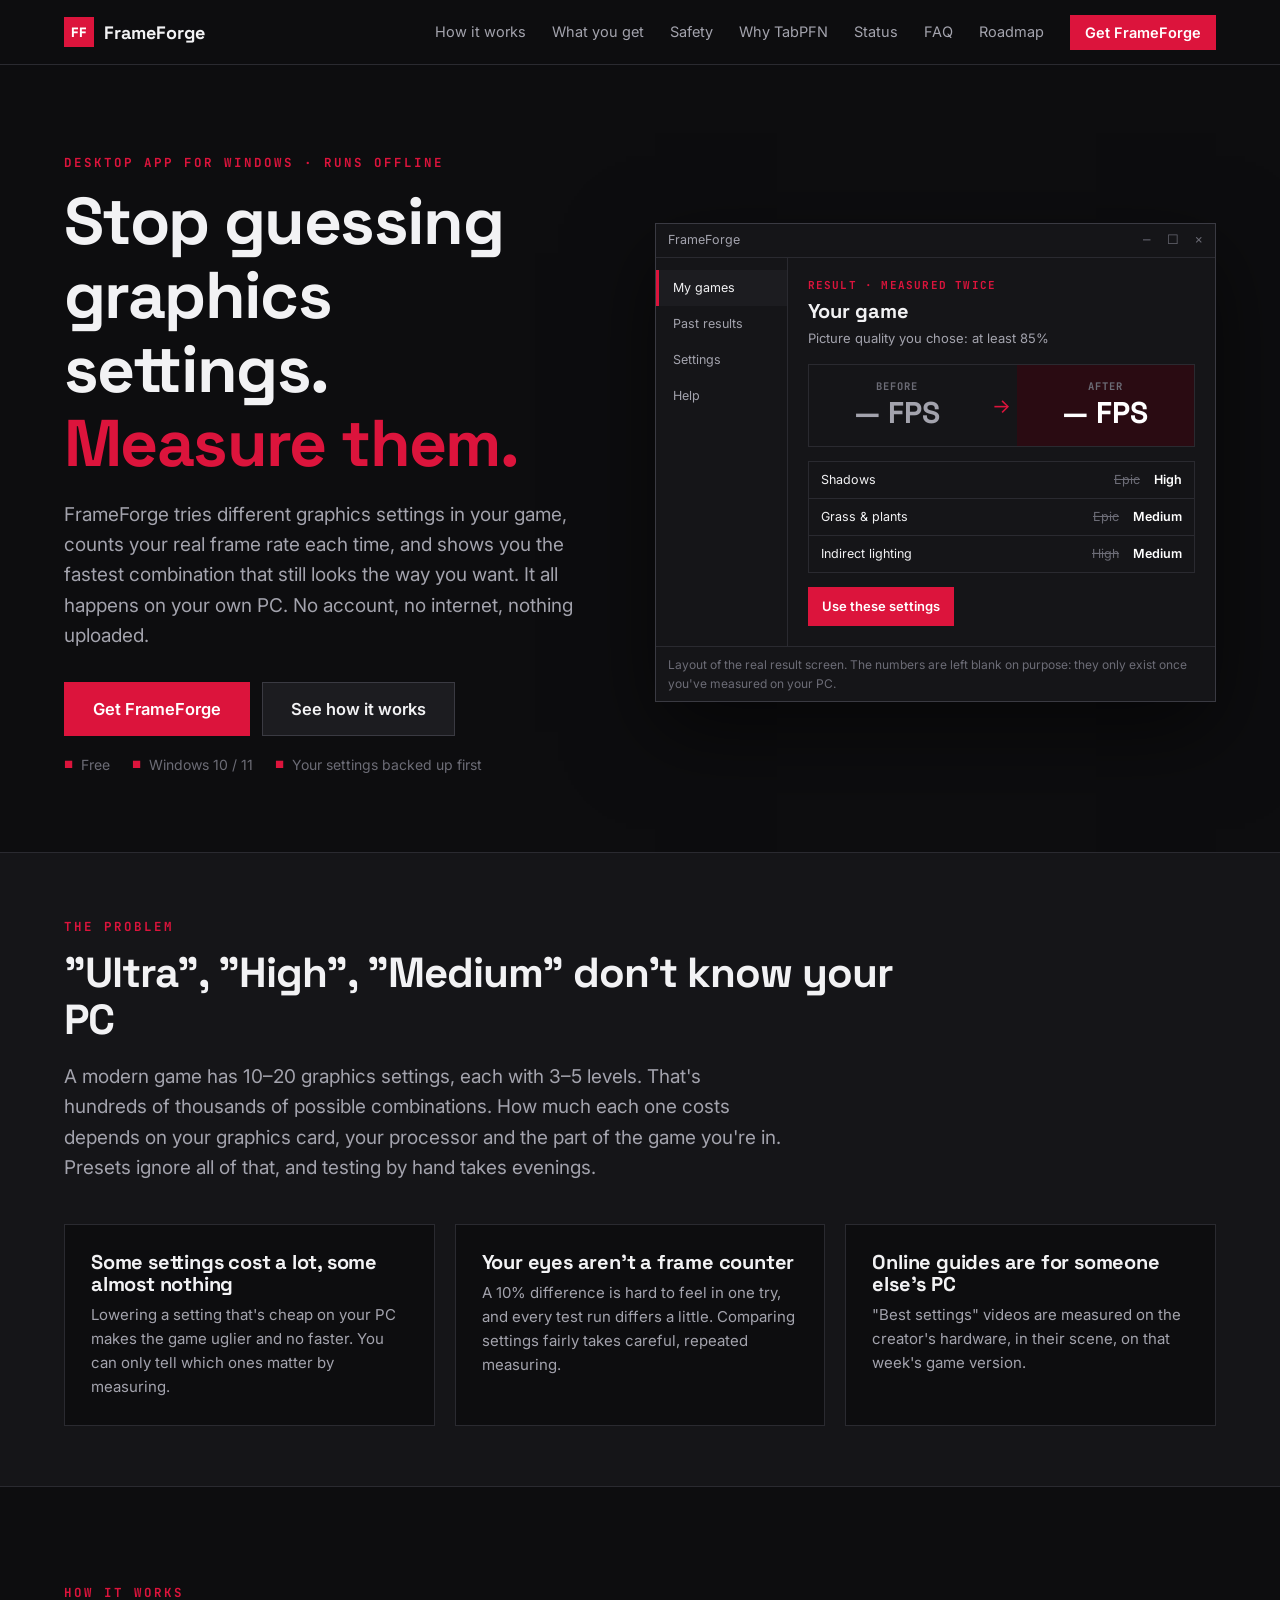
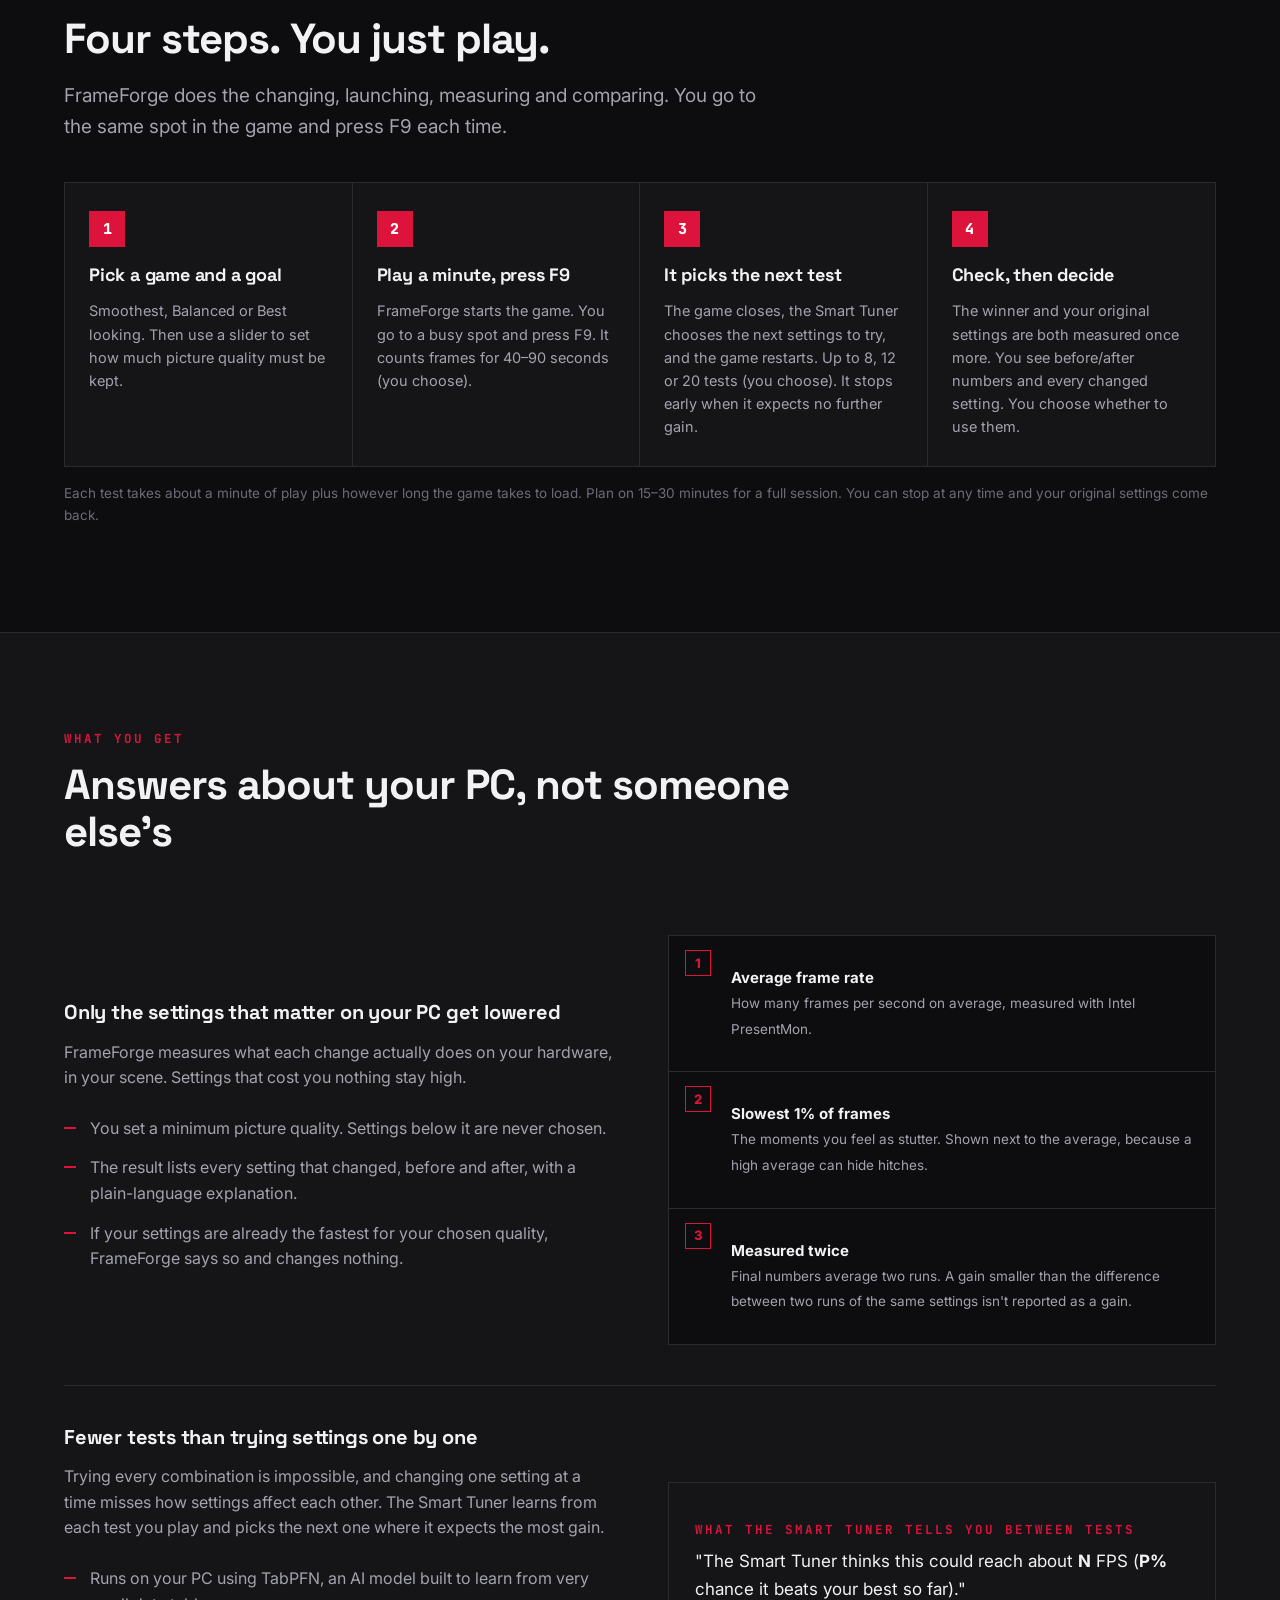
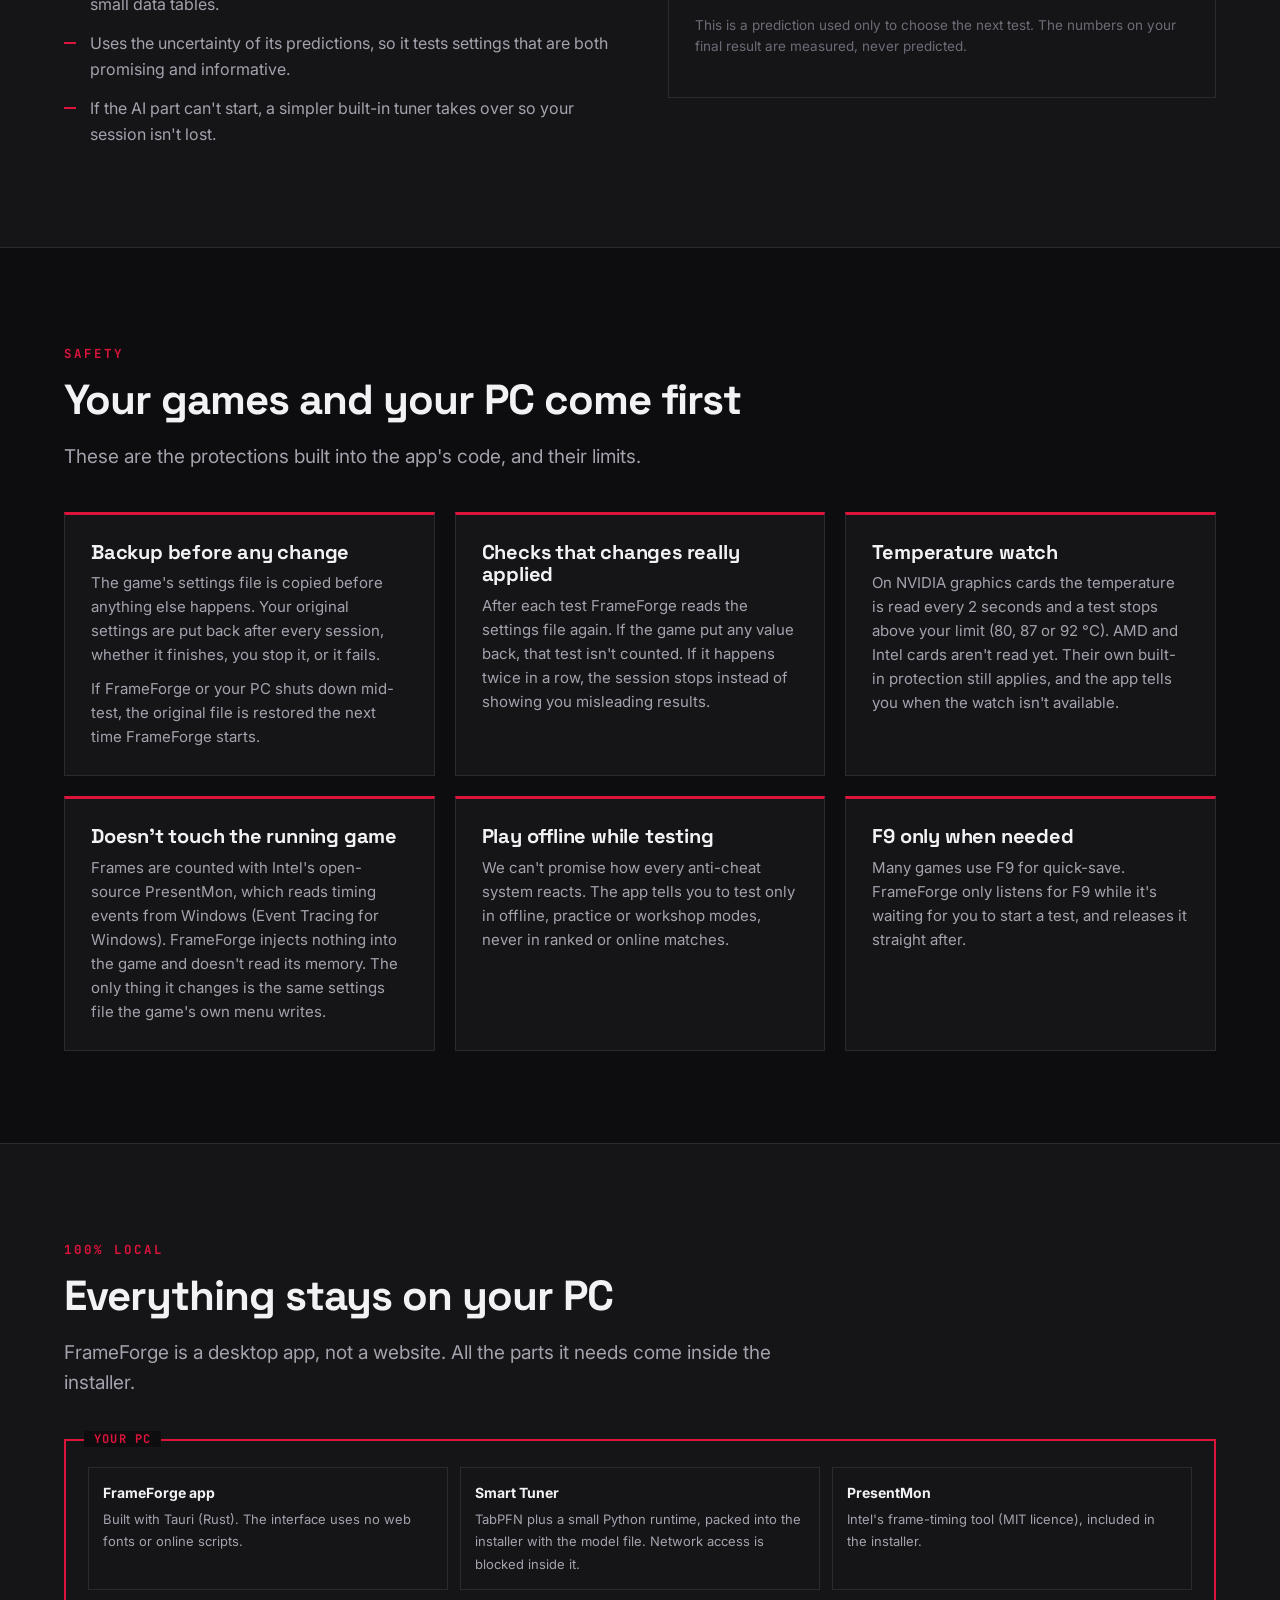
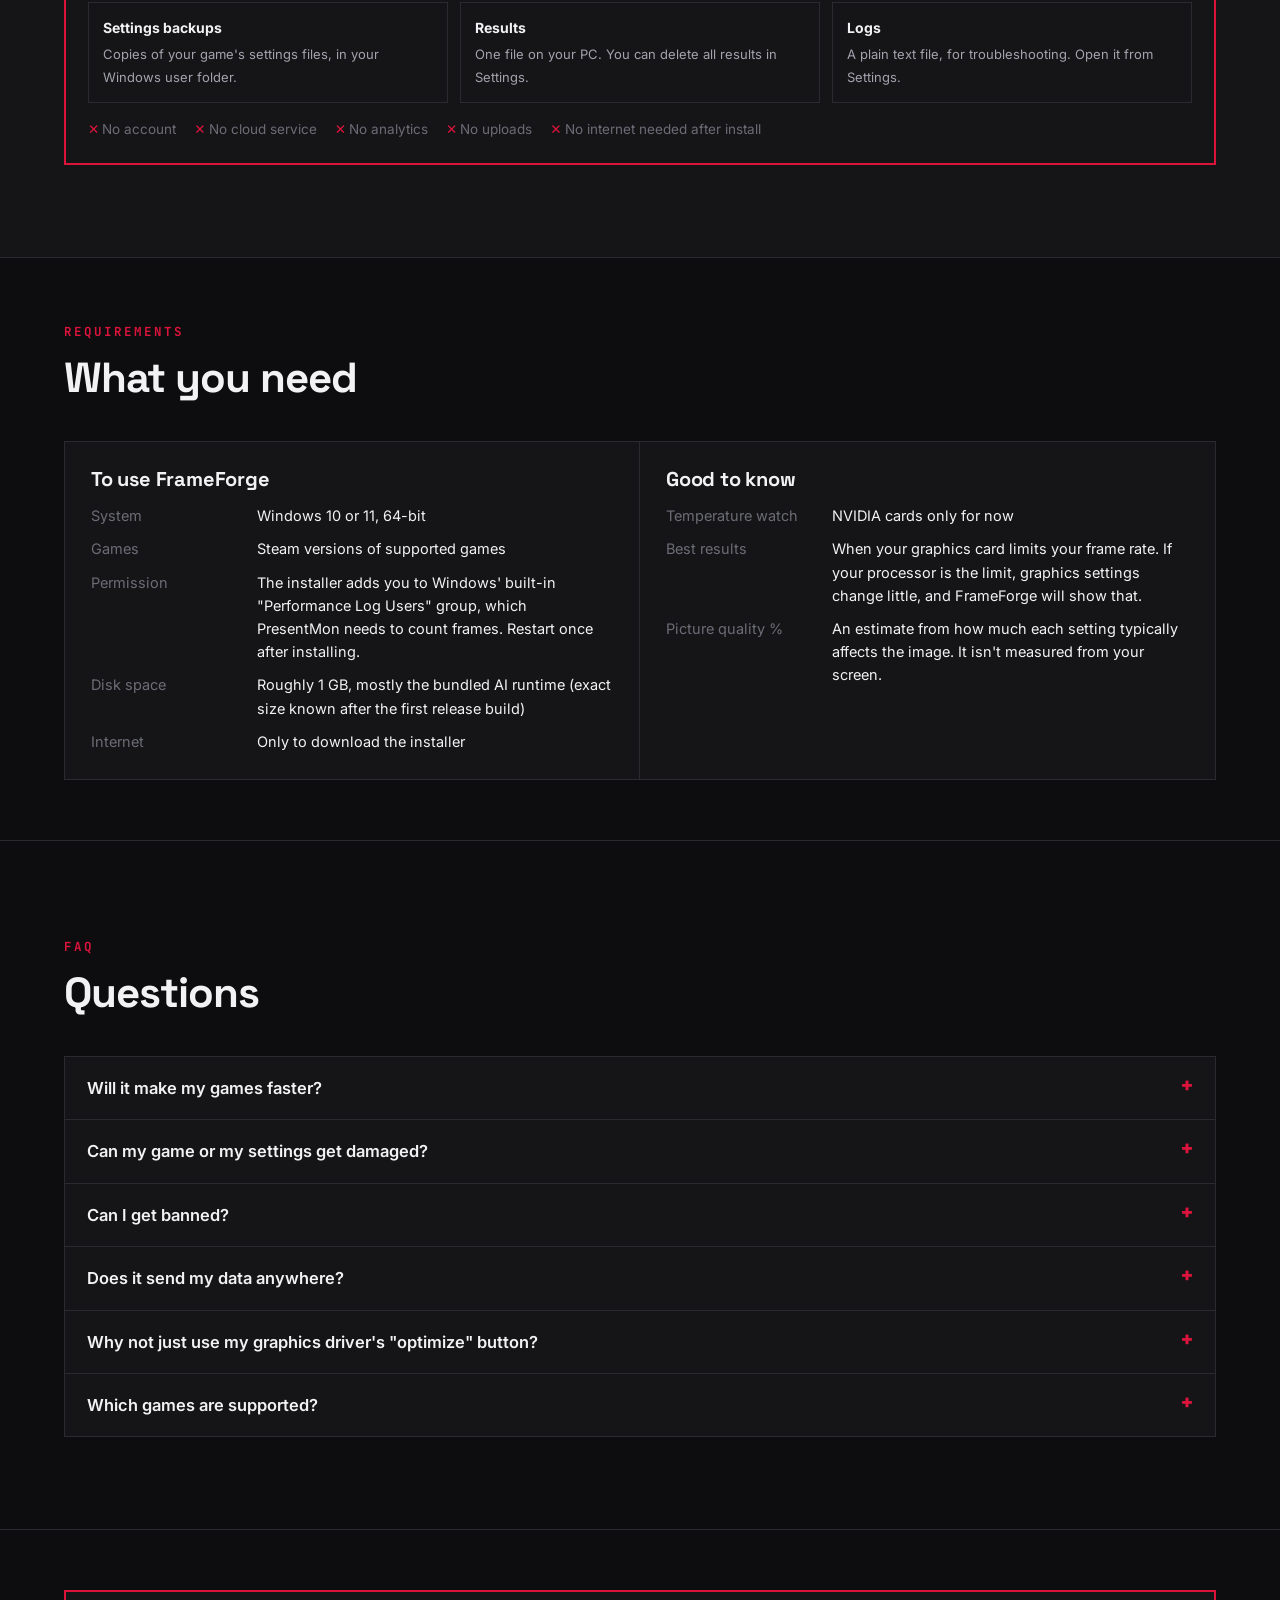
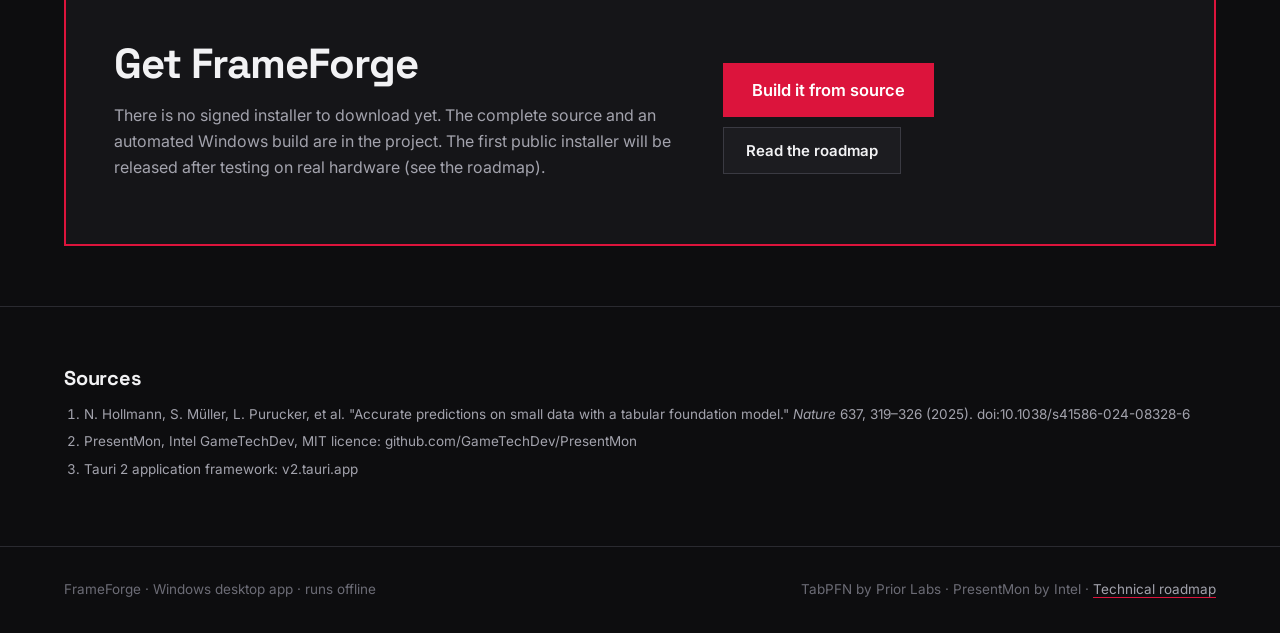
==== commit eb94aaf3: "refactor(landing): remove Why TabPFN section from landing page" ====
--- a/index.html
+++ b/index.html
@@ -185,42 +185,7 @@
     </div>
   </section>
 
-  <!-- WHY TABPFN -->
-  <section id="why-ai">
-    <div class="container">
-      <div class="section-head">
-        <span class="eyebrow">Why TabPFN</span>
-        <h2>The right kind of AI for a handful of measurements</h2>
-        <p class="lead">One session yields 8–20 measurements, each a small table row: settings in, frame rate out. Most machine-learning methods need far more data than that. TabPFN was designed for exactly this case.</p>
-      </div>
-      <div class="grid-2" style="margin-bottom:28px">
-        <blockquote class="quote">
-          <p>TabPFN is a transformer pre-trained on millions of synthetic data tables. It makes predictions for a new table in a single pass, with no training or tuning per dataset.</p>
-          <cite>Hollmann et al., "Accurate predictions on small data with a tabular foundation model", <em>Nature</em> 637, 2025.</cite>
-        </blockquote>
-        <blockquote class="quote">
-          <p>On benchmark datasets of up to 10,000 rows, the authors report TabPFN outperforming strong baselines, including gradient-boosted trees tuned for hours, while taking seconds.</p>
-          <cite>Same paper. These are the authors' general benchmarks, <strong>not game measurements</strong>.</cite>
-        </blockquote>
-      </div>
-      <h3>How it compares for this specific job</h3>
-      <p class="muted" style="margin-bottom:16px">These are properties of each method, not benchmark scores. Whether TabPFN finds better settings in fewer tests <em>for games</em> still has to be measured. See <a href="#status">Status</a>.</p>
-      <div class="table-wrap">
-        <table>
-          <thead><tr><th>Method</th><th>Built for tiny data</th><th>Gives uncertainty (needed to pick the next test)</th><th>Tuning needed per game</th><th>Notes</th></tr></thead>
-          <tbody>
-            <tr class="ours"><td class="name">TabPFN (our choice)</td><td class="yes">Yes</td><td class="yes">Yes, full predictive distribution</td><td class="yes">None</td><td>Heavier to run than trees. The installer gets bigger (Python and model bundled).</td></tr>
-            <tr><td class="name">Gaussian process</td><td class="yes">Yes</td><td class="yes">Yes</td><td class="part">Kernel and noise choices</td><td>Classic for expensive tests. Handles on/off and Low/High settings less naturally.</td></tr>
-            <tr><td class="name">XGBoost / LightGBM / CatBoost</td><td class="no">No</td><td class="part">Only with add-ons (bootstrap, quantiles)</td><td class="part">Usually yes</td><td>Excellent with thousands of rows. Prone to overfitting with ten.</td></tr>
-            <tr><td class="name">Random-forest optimizer (SMAC)</td><td class="part">Moderate</td><td class="part">Approximate (tree spread)</td><td class="yes">Little</td><td>Proven in AutoML. A reasonable fallback.</td></tr>
-            <tr><td class="name">TPE (Optuna, Hyperopt)</td><td class="part">Moderate</td><td class="no">No predictive model</td><td class="yes">Little</td><td>Simple and robust. Can't answer "how fast would this be?"</td></tr>
-            <tr><td class="name">Random or one-at-a-time search</td><td class="no">—</td><td class="no">No</td><td class="yes">None</td><td>No learning between tests. Needs many more tests.</td></tr>
-            <tr><td class="name">Presets / auto-detect</td><td class="no">—</td><td class="no">No</td><td class="yes">None</td><td>Instant, but based on hardware class, not measured in your scene.</td></tr>
-          </tbody>
-        </table>
-      </div>
-    </div>
-  </section>
+
 
 
   <!-- REQUIREMENTS -->
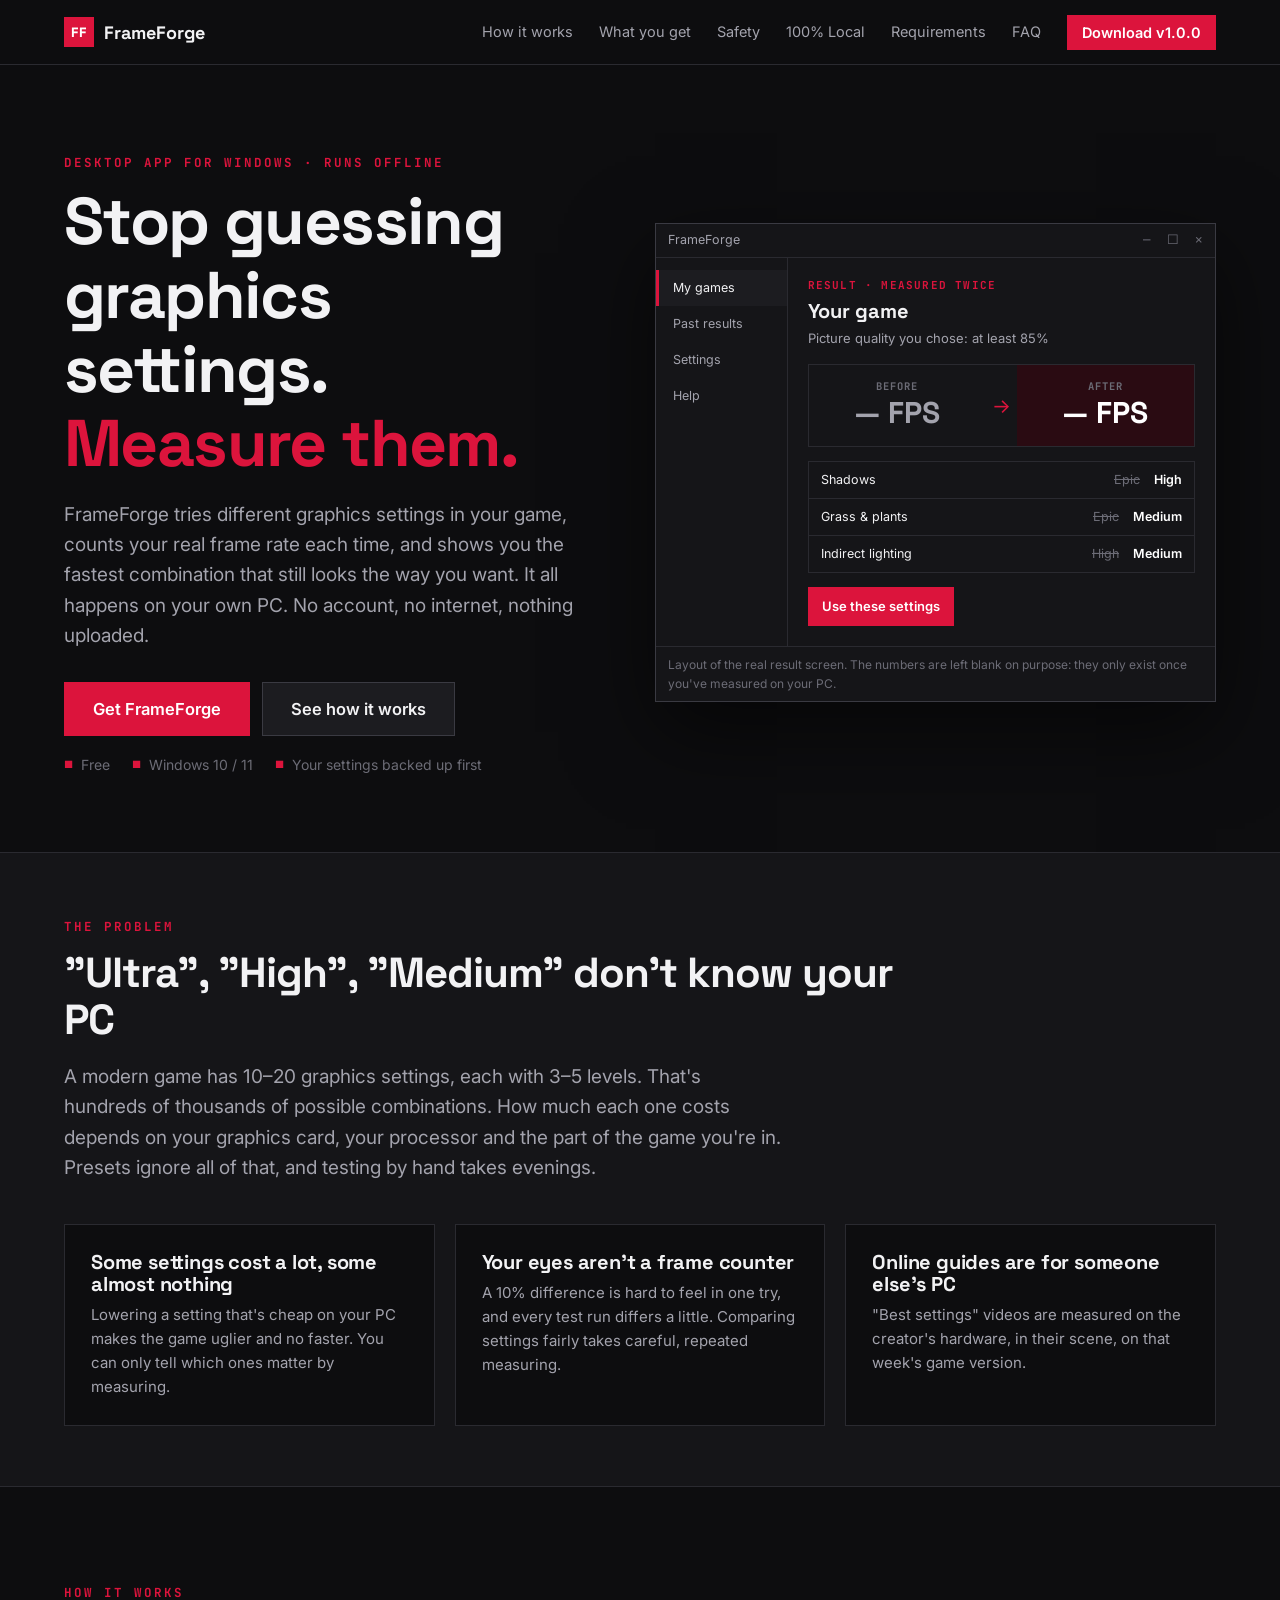
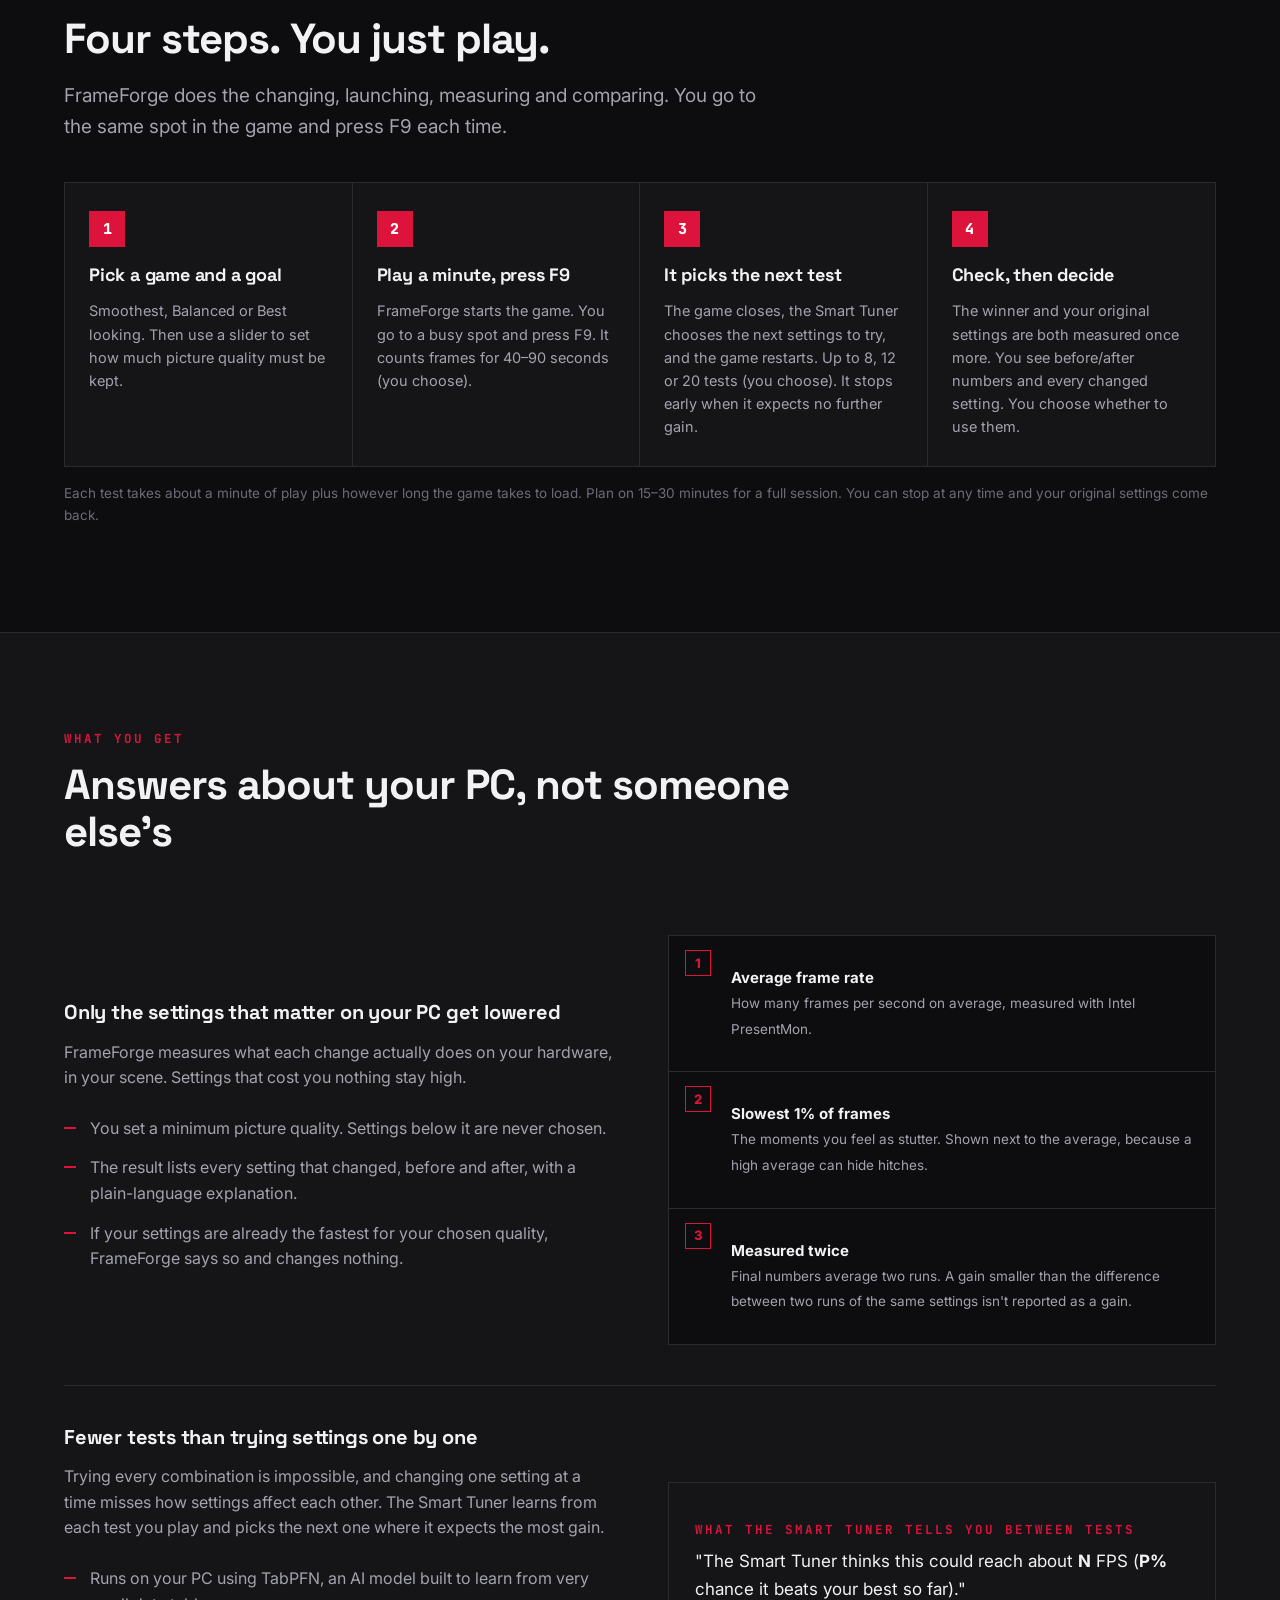
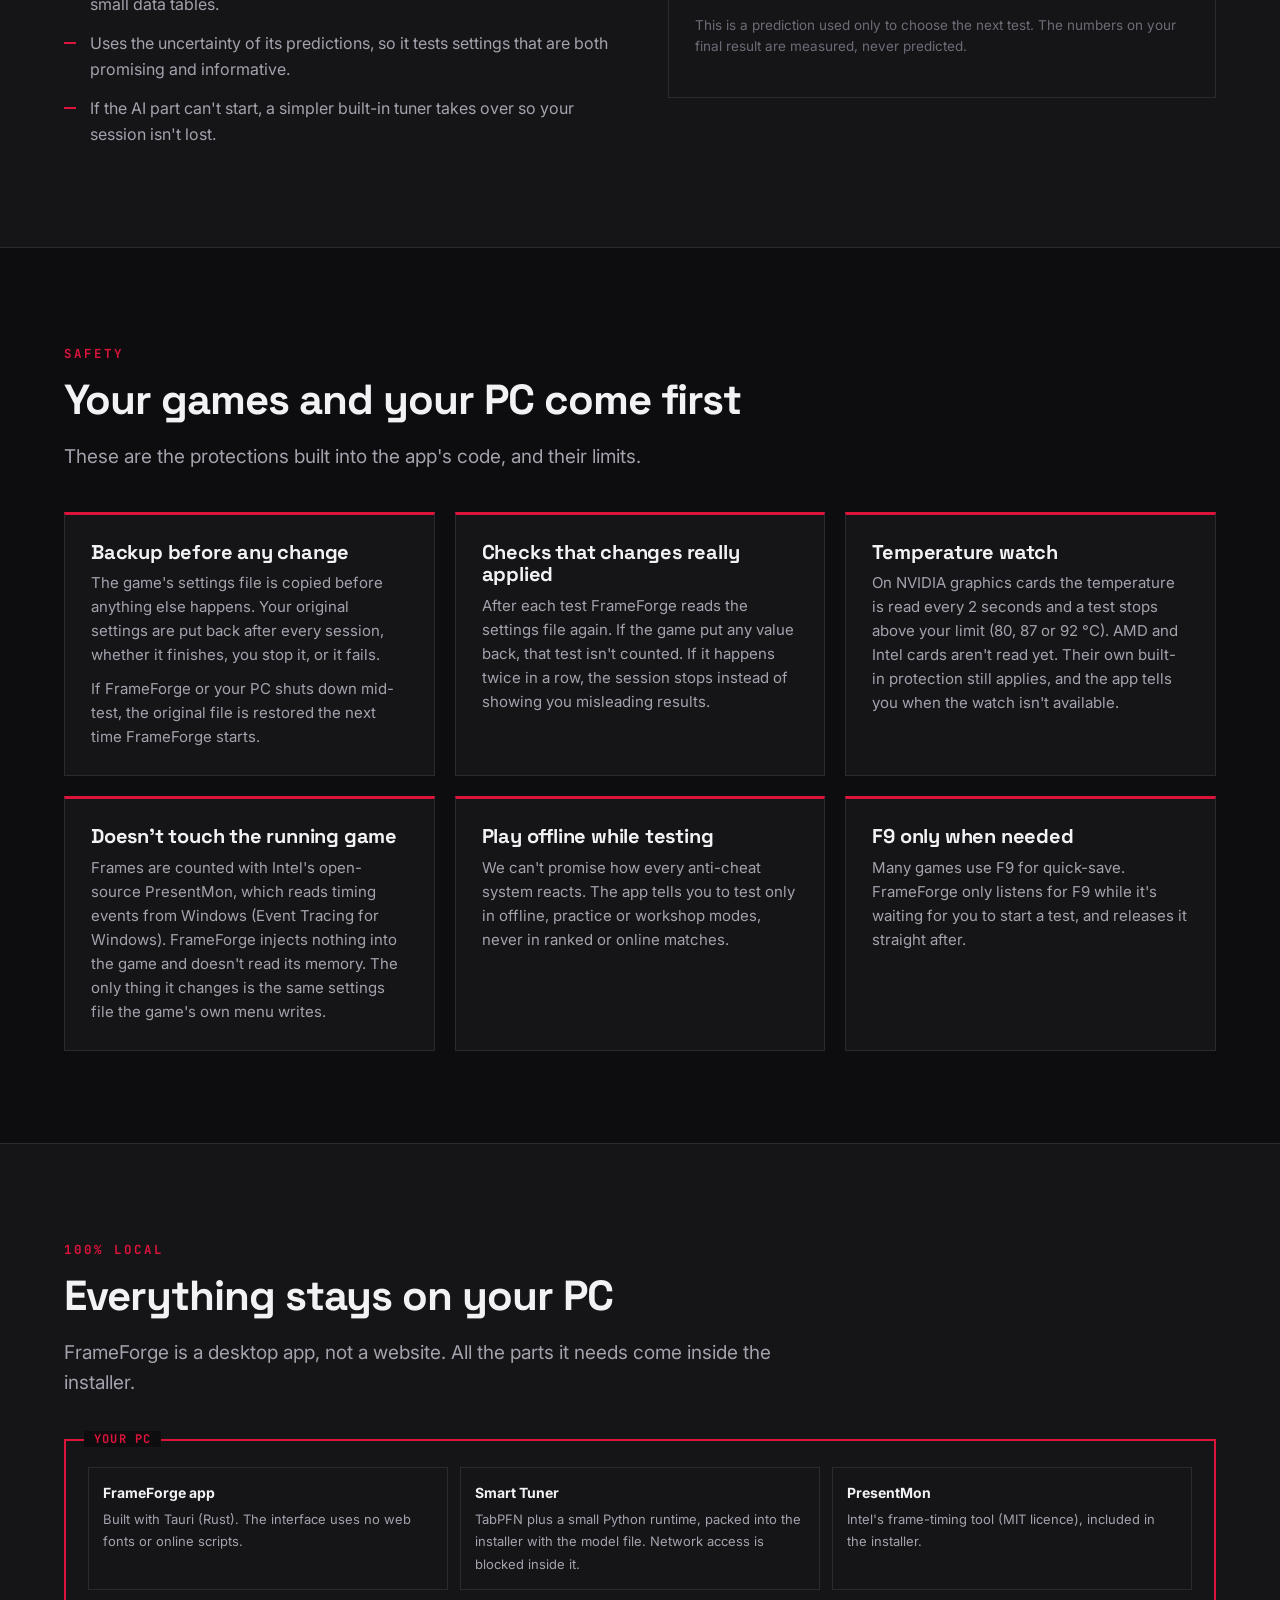
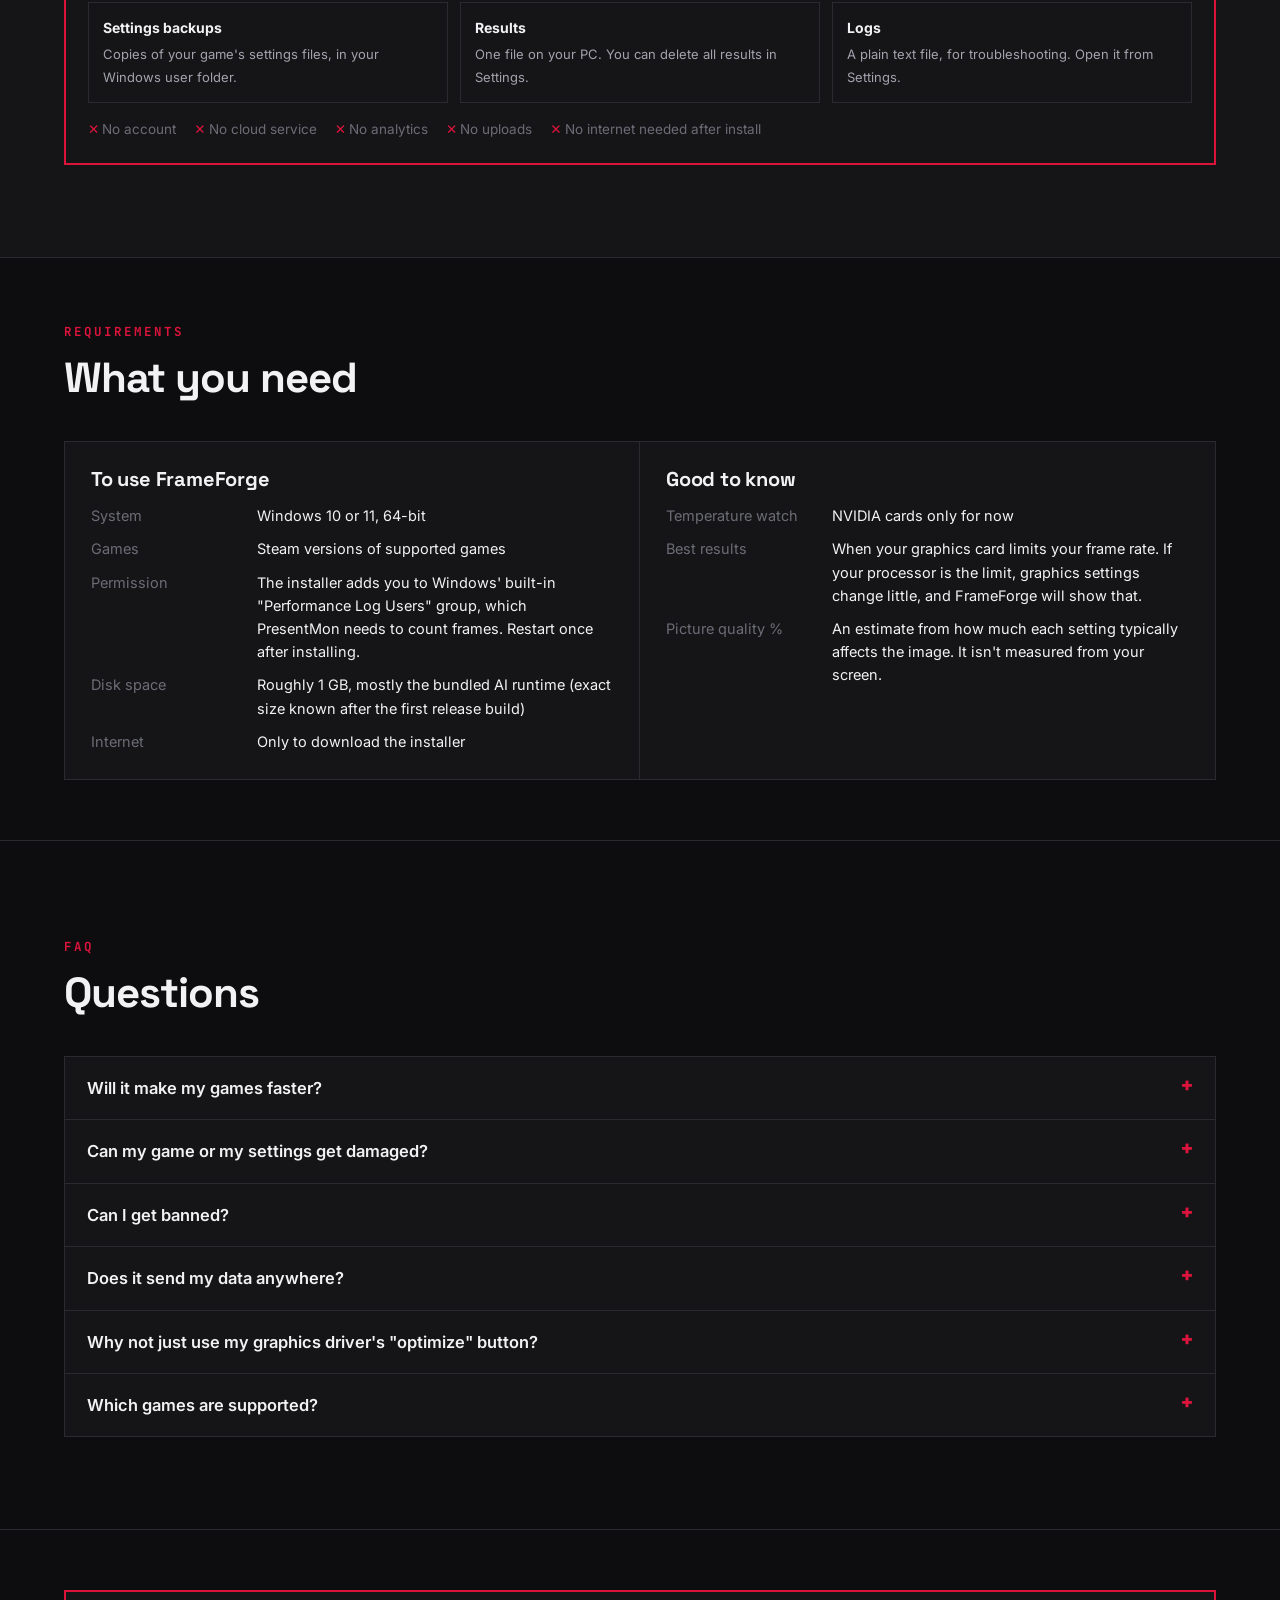
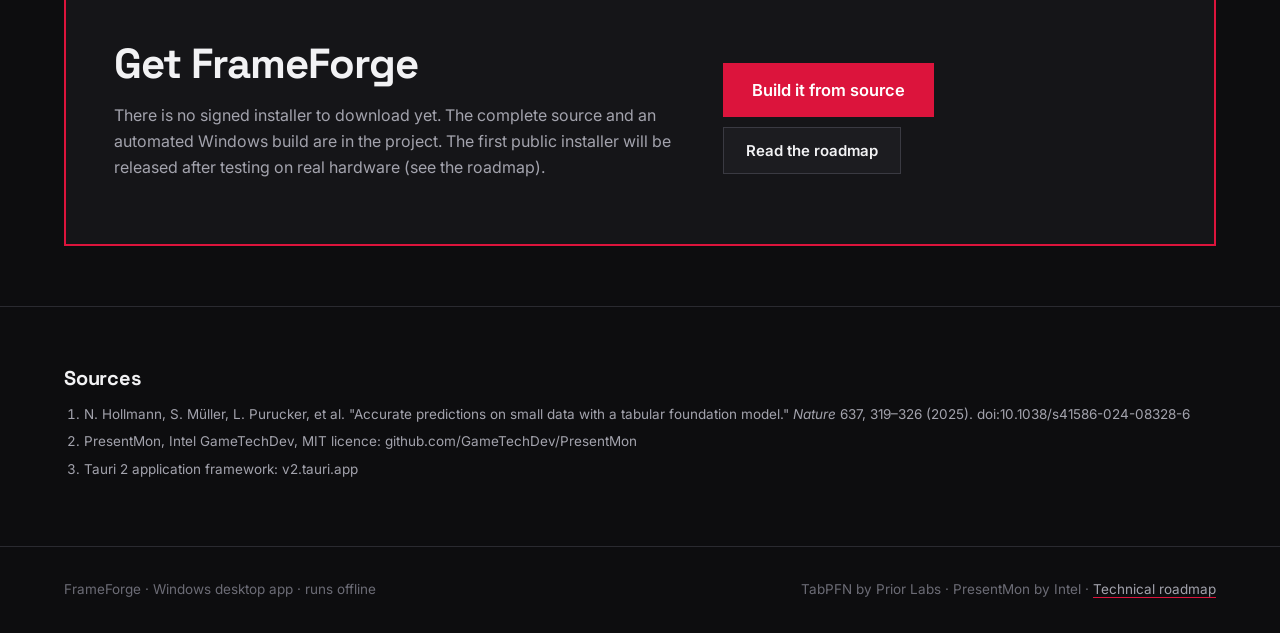
==== commit 61dfc3c1: "refactor(nav): update landing page navigation links and remove roadmap references" ====
--- a/index.html
+++ b/index.html
@@ -18,11 +18,10 @@
       <a href="#how">How it works</a>
       <a href="#benefits">What you get</a>
       <a href="#safety">Safety</a>
-      <a href="#why-ai">Why TabPFN</a>
-      <a href="#status">Status</a>
+      <a href="#local">100% Local</a>
+      <a href="#requirements">Requirements</a>
       <a href="#faq">FAQ</a>
-      <a href="roadmap.html">Roadmap</a>
-      <a href="#get" class="btn btn-primary btn-sm">Get FrameForge</a>
+      <a href="#download" class="btn btn-primary btn-sm">Download v1.0.0</a>
     </div>
   </nav>
 </header>
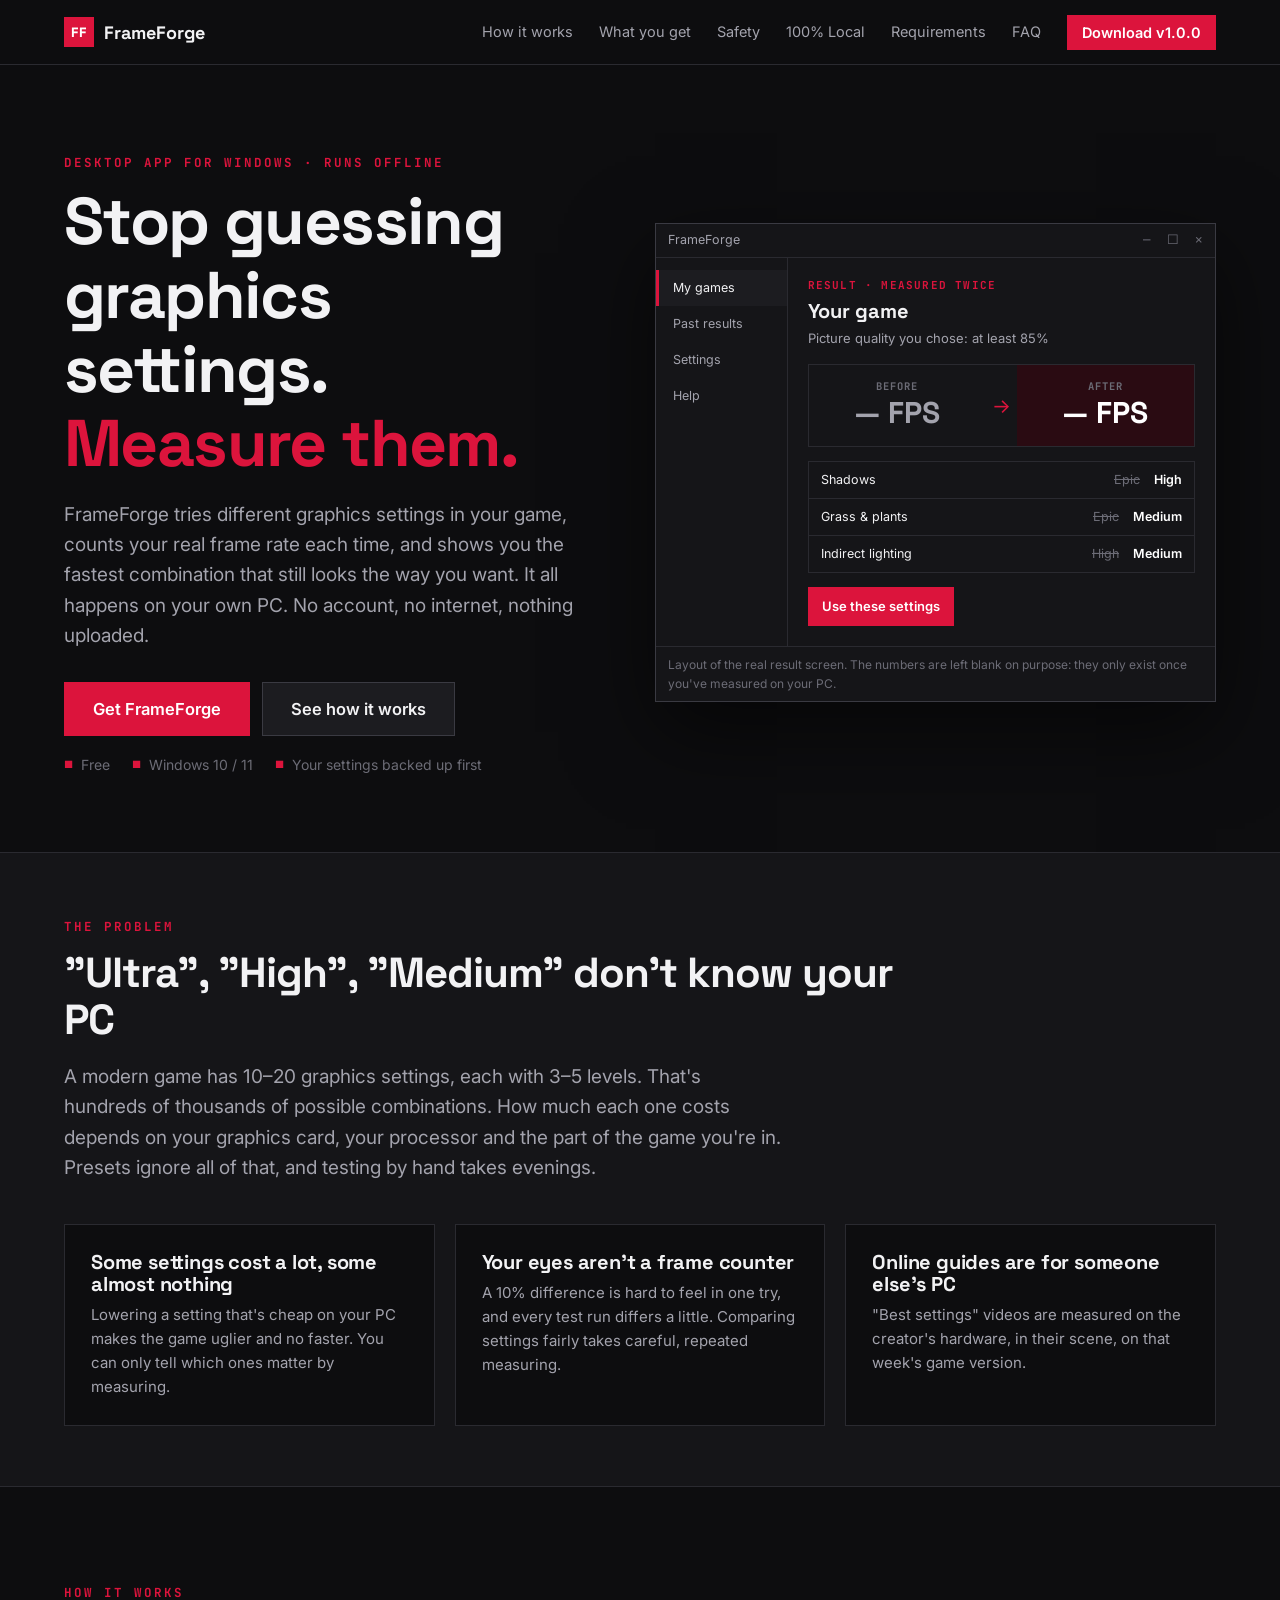
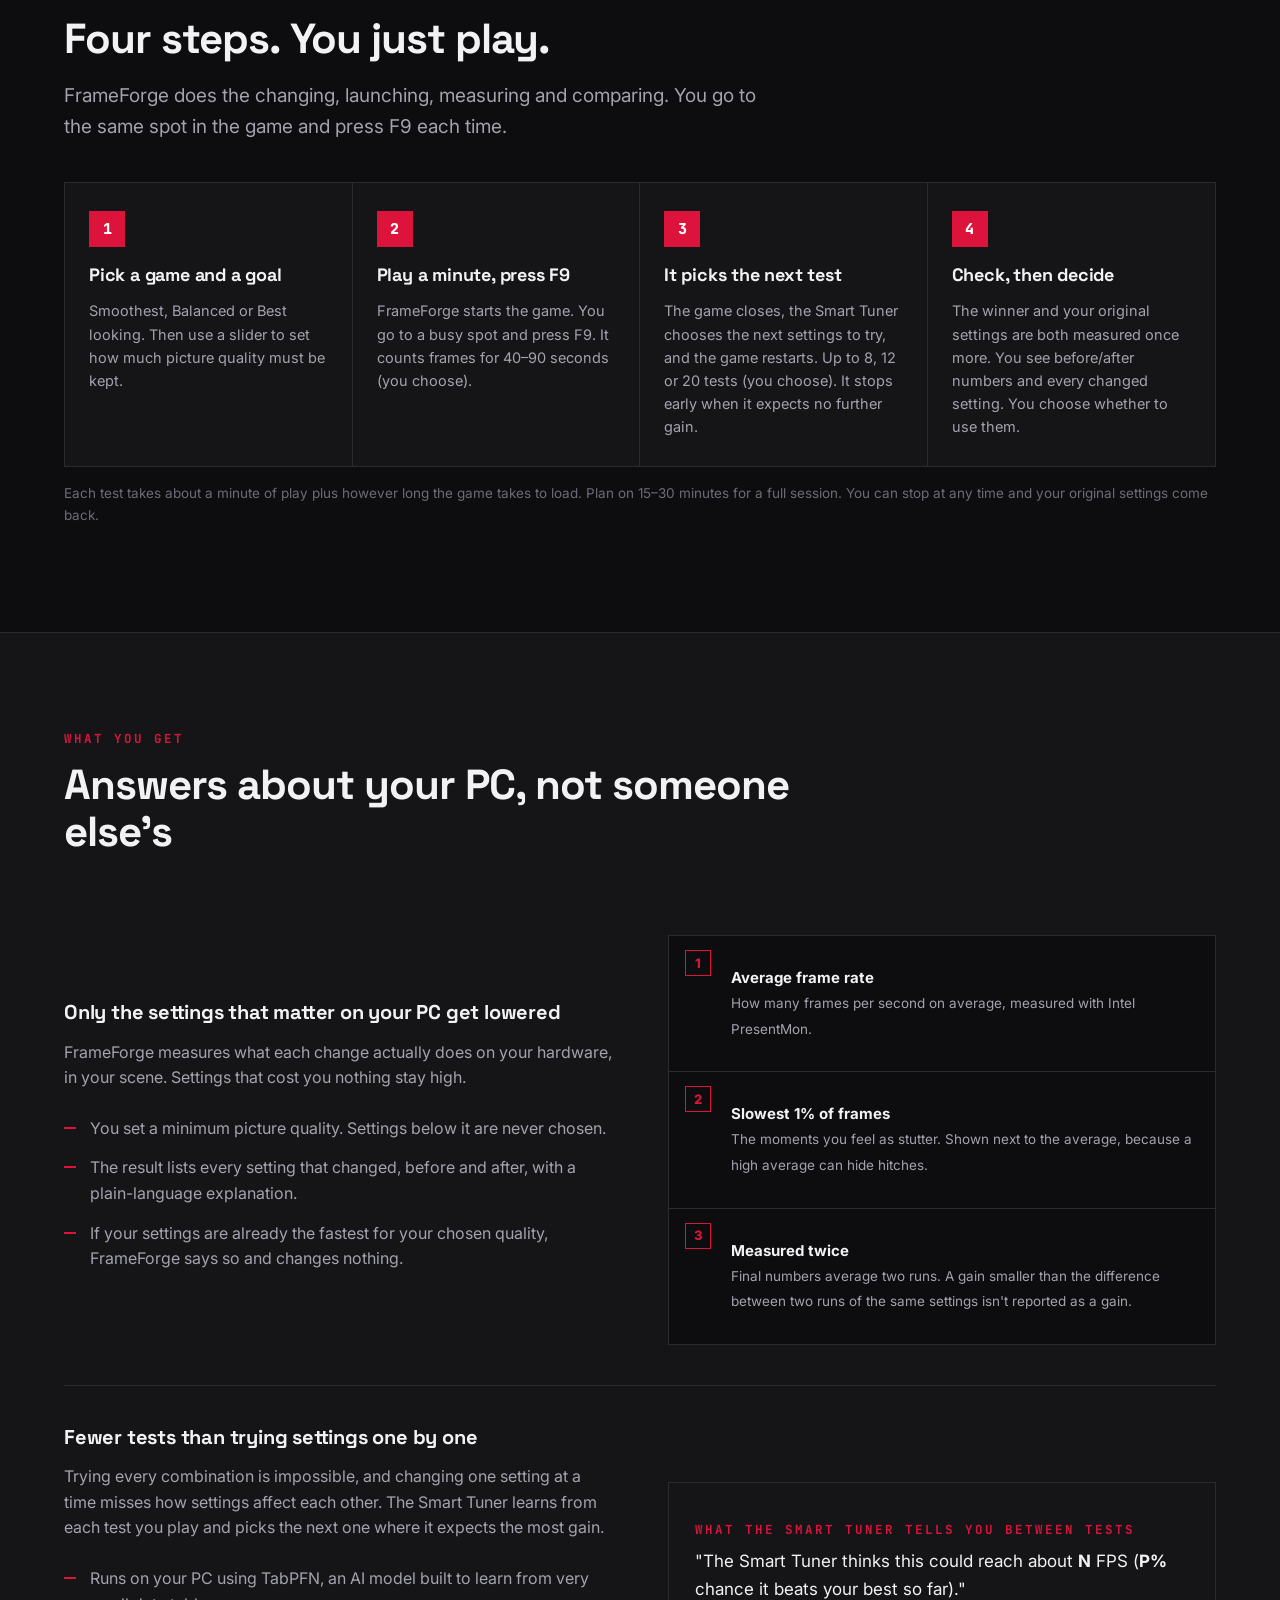
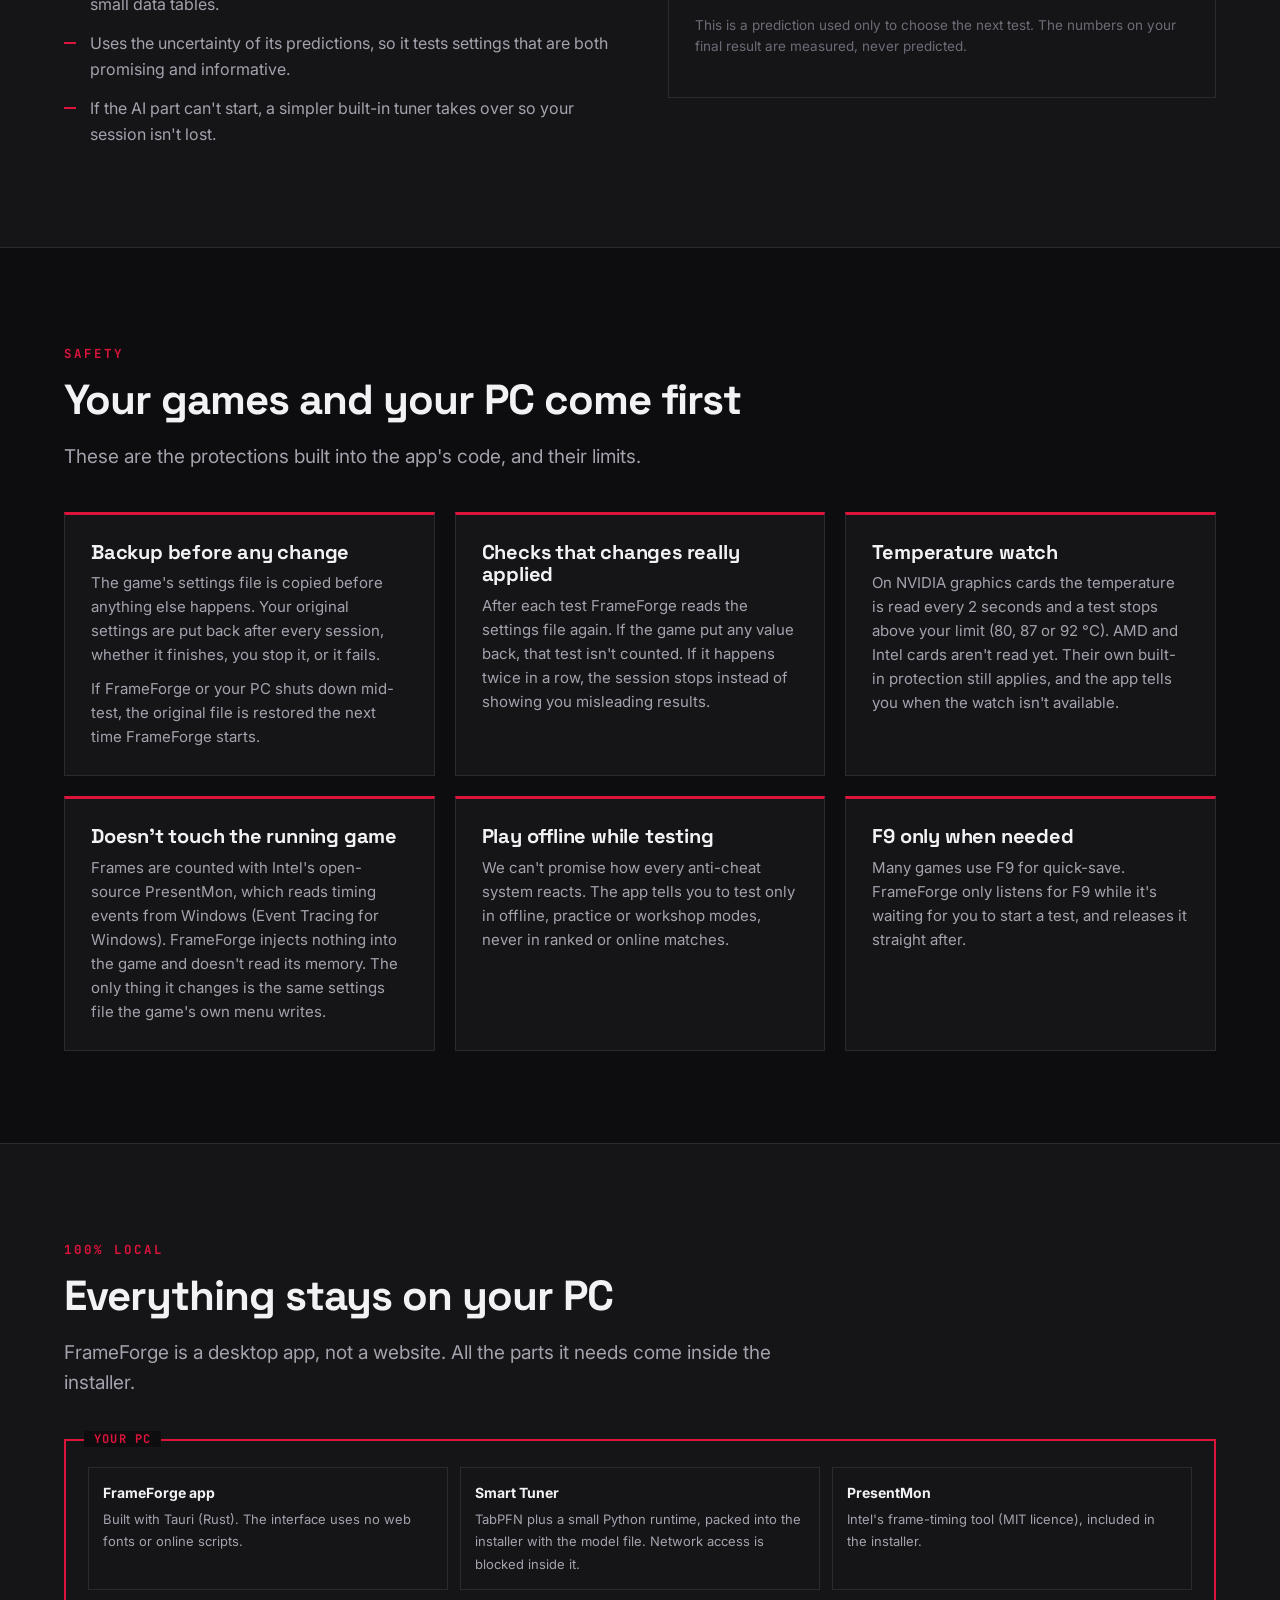
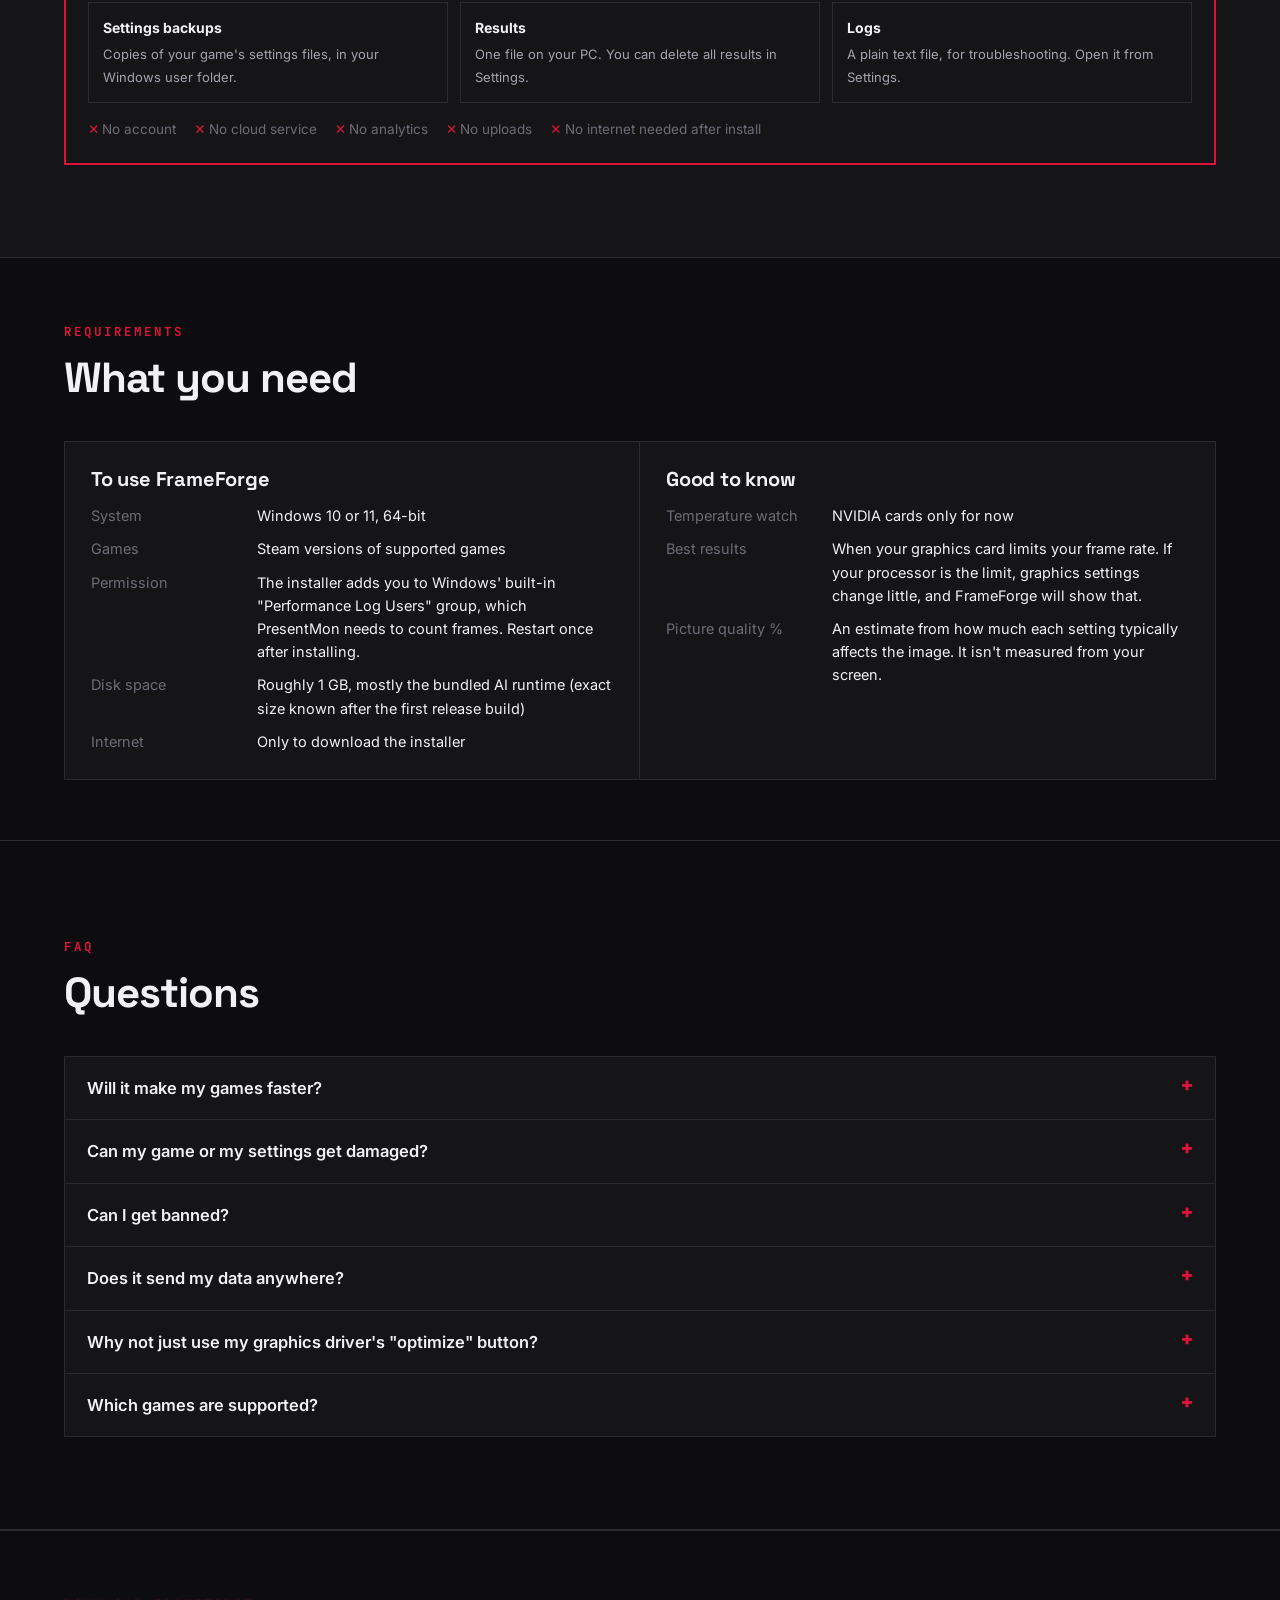
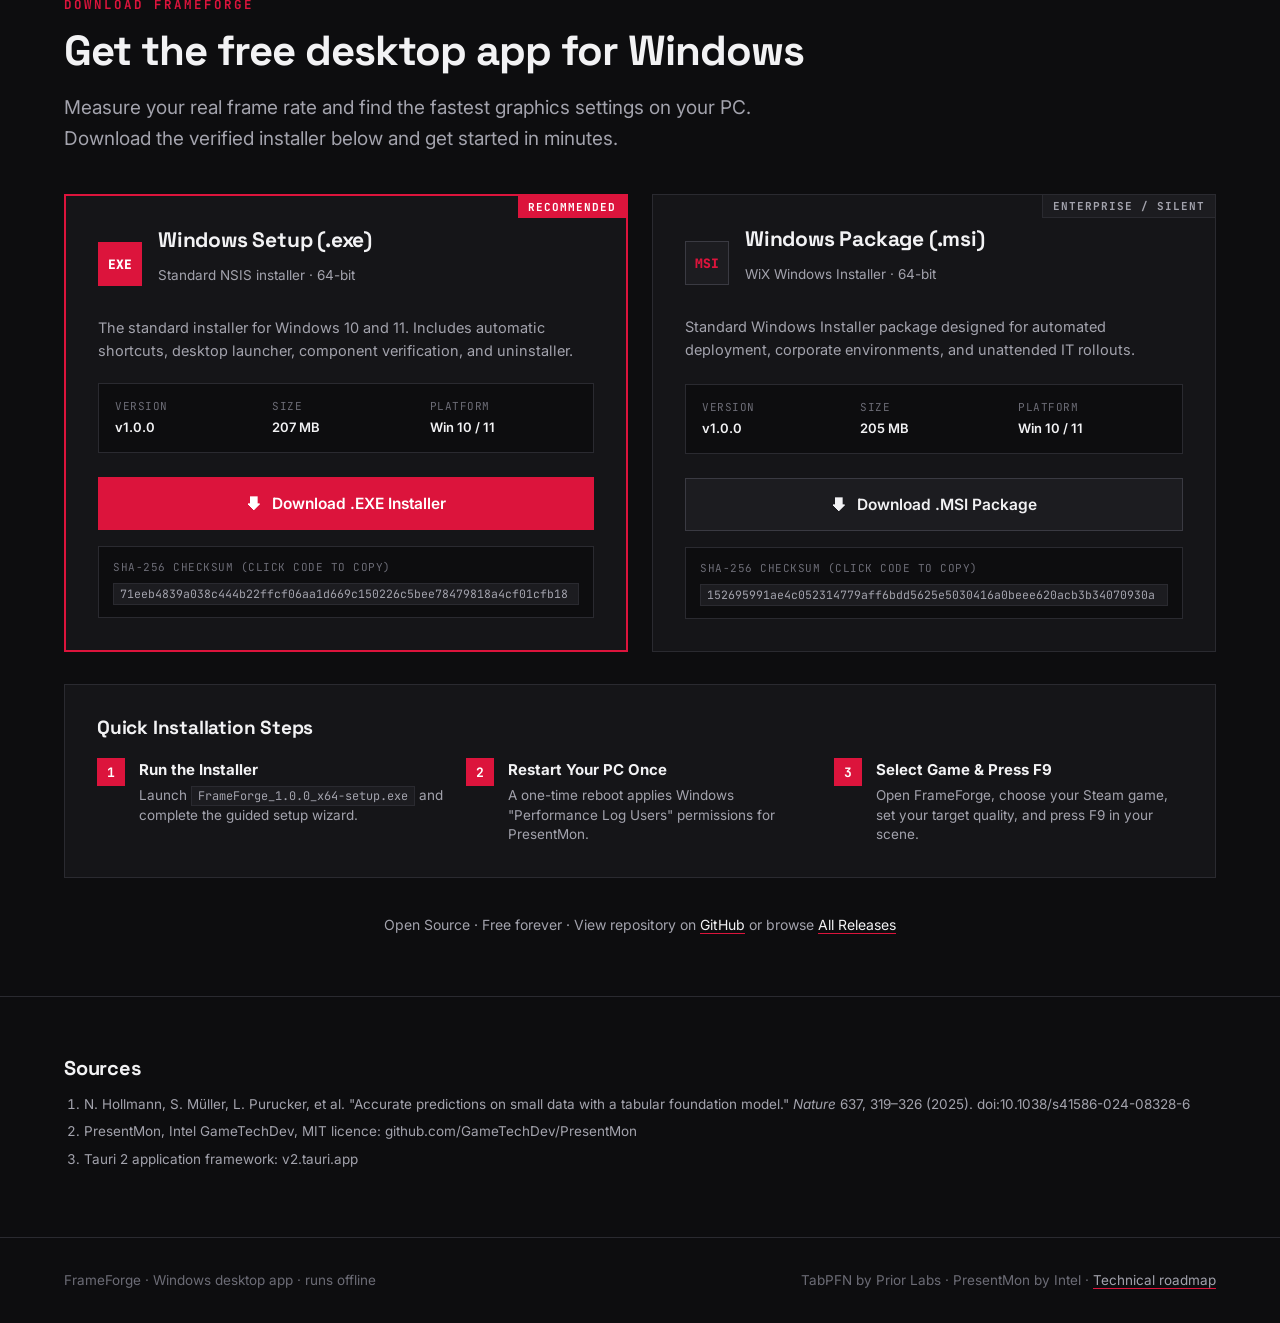
==== commit 4ba29b51: "feat(download): implement comprehensive download section with Windows installers" ====
--- a/index.html
+++ b/index.html
@@ -225,18 +225,97 @@
     </div>
   </section>
 
-  <!-- GET -->
-  <section class="section-tight" id="get">
-    <div class="container">
-      <div class="cta">
-        <div>
-          <h2>Get FrameForge</h2>
-          <p class="muted">There is no signed installer to download yet. The complete source and an automated Windows build are in the project. The first public installer will be released after testing on real hardware (see the roadmap).</p>
-        </div>
-        <div class="cta-actions">
-          <a href="roadmap.html#build" class="btn btn-primary btn-lg">Build it from source</a>
-          <a href="roadmap.html" class="btn">Read the roadmap</a>
-        </div>
+  <!-- DOWNLOAD -->
+  <section class="section-tight section-download" id="download">
+    <div class="container" id="get">
+      <div class="section-head">
+        <span class="eyebrow">Download FrameForge</span>
+        <h2>Get the free desktop app for Windows</h2>
+        <p class="lead">Measure your real frame rate and find the fastest graphics settings on your PC. Download the verified installer below and get started in minutes.</p>
+      </div>
+
+      <div class="download-grid">
+        <!-- EXE Installer -->
+        <div class="download-card card-featured">
+          <div class="download-card-badge">RECOMMENDED</div>
+          <div class="download-card-header">
+            <div class="download-icon">EXE</div>
+            <div>
+              <h3>Windows Setup (.exe)</h3>
+              <p class="small muted">Standard NSIS installer · 64-bit</p>
+            </div>
+          </div>
+          <p class="download-desc">The standard installer for Windows 10 and 11. Includes automatic shortcuts, desktop launcher, component verification, and uninstaller.</p>
+          <div class="download-meta-list">
+            <div><span class="meta-label">Version</span><span>v1.0.0</span></div>
+            <div><span class="meta-label">Size</span><span>207 MB</span></div>
+            <div><span class="meta-label">Platform</span><span>Win 10 / 11</span></div>
+          </div>
+          <a href="https://github.com/devanshindepth/frame-forge/releases/download/v1.0.0/FrameForge_1.0.0_x64-setup.exe" class="btn btn-primary btn-lg btn-block" download>
+            <span class="btn-icon">&#129095;</span> Download .EXE Installer
+          </a>
+          <div class="checksum-box">
+            <span class="checksum-label">SHA-256 Checksum (click code to copy)</span>
+            <code class="checksum-code" data-hash="71eeb4839a038c444b22ffcf06aa1d669c150226c5bee78479818a4cf01cfb18" title="Click to copy SHA-256 hash">71eeb4839a038c444b22ffcf06aa1d669c150226c5bee78479818a4cf01cfb18</code>
+          </div>
+        </div>
+
+        <!-- MSI Package -->
+        <div class="download-card">
+          <div class="download-card-badge badge-alt">ENTERPRISE / SILENT</div>
+          <div class="download-card-header">
+            <div class="download-icon">MSI</div>
+            <div>
+              <h3>Windows Package (.msi)</h3>
+              <p class="small muted">WiX Windows Installer · 64-bit</p>
+            </div>
+          </div>
+          <p class="download-desc">Standard Windows Installer package designed for automated deployment, corporate environments, and unattended IT rollouts.</p>
+          <div class="download-meta-list">
+            <div><span class="meta-label">Version</span><span>v1.0.0</span></div>
+            <div><span class="meta-label">Size</span><span>205 MB</span></div>
+            <div><span class="meta-label">Platform</span><span>Win 10 / 11</span></div>
+          </div>
+          <a href="https://github.com/devanshindepth/frame-forge/releases/download/v1.0.0/FrameForge_1.0.0_x64_en-US.msi" class="btn btn-lg btn-block" download>
+            <span class="btn-icon">&#129095;</span> Download .MSI Package
+          </a>
+          <div class="checksum-box">
+            <span class="checksum-label">SHA-256 Checksum (click code to copy)</span>
+            <code class="checksum-code" data-hash="152695991ae4c052314779aff6bdd5625e5030416a0beee620acb3b34070930a" title="Click to copy SHA-256 hash">152695991ae4c052314779aff6bdd5625e5030416a0beee620acb3b34070930a</code>
+          </div>
+        </div>
+      </div>
+
+      <!-- Quick Installation Guide -->
+      <div class="install-guide">
+        <h3>Quick Installation Steps</h3>
+        <div class="guide-steps">
+          <div class="guide-step">
+            <span class="guide-num">1</span>
+            <div>
+              <strong>Run the Installer</strong>
+              <p class="small muted">Launch <code>FrameForge_1.0.0_x64-setup.exe</code> and complete the guided setup wizard.</p>
+            </div>
+          </div>
+          <div class="guide-step">
+            <span class="guide-num">2</span>
+            <div>
+              <strong>Restart Your PC Once</strong>
+              <p class="small muted">A one-time reboot applies Windows "Performance Log Users" permissions for PresentMon.</p>
+            </div>
+          </div>
+          <div class="guide-step">
+            <span class="guide-num">3</span>
+            <div>
+              <strong>Select Game &amp; Press F9</strong>
+              <p class="small muted">Open FrameForge, choose your Steam game, set your target quality, and press F9 in your scene.</p>
+            </div>
+          </div>
+        </div>
+      </div>
+
+      <div class="download-footer-note">
+        <span>Open Source · Free forever · View repository on <a href="https://github.com/devanshindepth/frame-forge" target="_blank" rel="noopener">GitHub</a> or browse <a href="https://github.com/devanshindepth/frame-forge/releases" target="_blank" rel="noopener">All Releases</a></span>
       </div>
     </div>
   </section>
--- a/css/style.css
+++ b/css/style.css
@@ -203,24 +203,58 @@
 .sources { font-size: 13.5px; color: var(--muted); padding-left: 20px; margin: 0; }
 .sources li { margin: 6px 0; }
 
+/* download section */
+.section-download { border-top: 1px solid var(--line); }
+.download-grid { display: grid; grid-template-columns: repeat(2, 1fr); gap: 24px; margin-bottom: 32px; }
+.download-card { border: 1px solid var(--line); background: var(--surface); padding: 32px; display: flex; flex-direction: column; position: relative; }
+.download-card.card-featured { border: 2px solid var(--crimson); background: var(--surface); }
+.download-card-badge { position: absolute; top: 0; right: 0; background: var(--crimson); color: #fff; font: 700 11px var(--mono); padding: 4px 10px; letter-spacing: 1px; }
+.download-card-badge.badge-alt { background: var(--surface-2); color: var(--muted); border-left: 1px solid var(--line); border-bottom: 1px solid var(--line); }
+.download-card-header { display: flex; align-items: center; gap: 16px; margin-bottom: 16px; }
+.download-icon { width: 44px; height: 44px; background: var(--surface-2); border: 1px solid var(--line-2); display: grid; place-items: center; font: 800 13px var(--mono); color: var(--crimson); flex-shrink: 0; }
+.card-featured .download-icon { background: var(--crimson); color: #fff; border-color: var(--crimson); }
+.download-card-header h3 { margin: 0 0 4px; font-size: 21px; }
+.download-desc { font-size: 14.5px; color: var(--muted); margin: 0 0 20px; flex-grow: 1; }
+.download-meta-list { display: grid; grid-template-columns: repeat(3, 1fr); gap: 10px; padding: 14px 16px; background: var(--bg); border: 1px solid var(--line); margin-bottom: 24px; font-size: 13px; }
+.download-meta-list .meta-label { color: var(--dim); display: block; font-family: var(--mono); font-size: 11px; text-transform: uppercase; letter-spacing: .5px; margin-bottom: 2px; }
+.download-meta-list span:last-child { font-weight: 600; color: var(--text); }
+.btn-block { width: 100%; justify-content: center; text-align: center; font-size: 15.5px; }
+.btn-icon { font-size: 16px; line-height: 1; }
+.checksum-box { margin-top: 16px; padding: 12px 14px; background: var(--bg); border: 1px solid var(--line); font-size: 12px; }
+.checksum-label { display: block; color: var(--dim); font-family: var(--mono); font-size: 11px; text-transform: uppercase; margin-bottom: 6px; letter-spacing: .5px; }
+.checksum-code { display: block; font-size: 11.5px; word-break: break-all; color: var(--muted); cursor: pointer; user-select: all; transition: color .15s; }
+.checksum-code:hover { color: #fff; }
+.checksum-code.copied { color: var(--good); }
+
+/* install guide */
+.install-guide { border: 1px solid var(--line); background: var(--surface); padding: 32px; margin-bottom: 24px; }
+.install-guide h3 { margin-bottom: 20px; font-size: 19px; }
+.guide-steps { display: grid; grid-template-columns: repeat(3, 1fr); gap: 20px; }
+.guide-step { display: flex; gap: 14px; align-items: flex-start; }
+.guide-num { width: 28px; height: 28px; background: var(--crimson); color: #fff; font: 700 13px var(--mono); display: grid; place-items: center; flex-shrink: 0; }
+.guide-step strong { display: block; font-size: 15px; margin-bottom: 4px; }
+.guide-step p { margin: 0; line-height: 1.45; }
+
+.download-footer-note { font-size: 14px; color: var(--muted); text-align: center; padding-top: 12px; }
+
 @media (max-width: 1000px) {
   .hero-grid, .benefit, .cta, .req { grid-template-columns: 1fr; }
   .req > div:first-child { border-right: 0; border-bottom: 1px solid var(--line); }
   .steps, .strip { grid-template-columns: 1fr 1fr; }
   .step:nth-child(2), .strip > div:nth-child(2) { border-right: 0; }
   .step:nth-child(-n+2), .strip > div:nth-child(-n+2) { border-bottom: 1px solid var(--line); }
-  .grid-3 { grid-template-columns: 1fr 1fr; }
+  .grid-3, .download-grid, .guide-steps { grid-template-columns: 1fr 1fr; }
 }
 @media (max-width: 680px) {
   section { padding: 60px 0; }
   .nav-links { display: none; position: absolute; top: 64px; left: 0; right: 0; flex-direction: column; background: var(--bg); padding: 16px 24px; border-bottom: 1px solid var(--line); align-items: flex-start; }
   .nav-links.open { display: flex; }
   .nav-toggle { display: block; }
-  .grid-2, .grid-3, .steps, .strip, .local-items { grid-template-columns: 1fr; }
+  .grid-2, .grid-3, .steps, .strip, .local-items, .download-grid, .guide-steps, .download-meta-list { grid-template-columns: 1fr; }
   .step, .strip > div { border-right: 0 !important; border-bottom: 1px solid var(--line); }
   .window-body { grid-template-columns: 1fr; }
   .window-side { display: none; }
-  .cta { padding: 28px 20px; }
+  .cta, .download-card, .install-guide { padding: 28px 20px; }
   .req dl { grid-template-columns: 1fr; gap: 2px 0; }
   .req dd { margin-bottom: 8px; }
   .lead { font-size: 17px; }
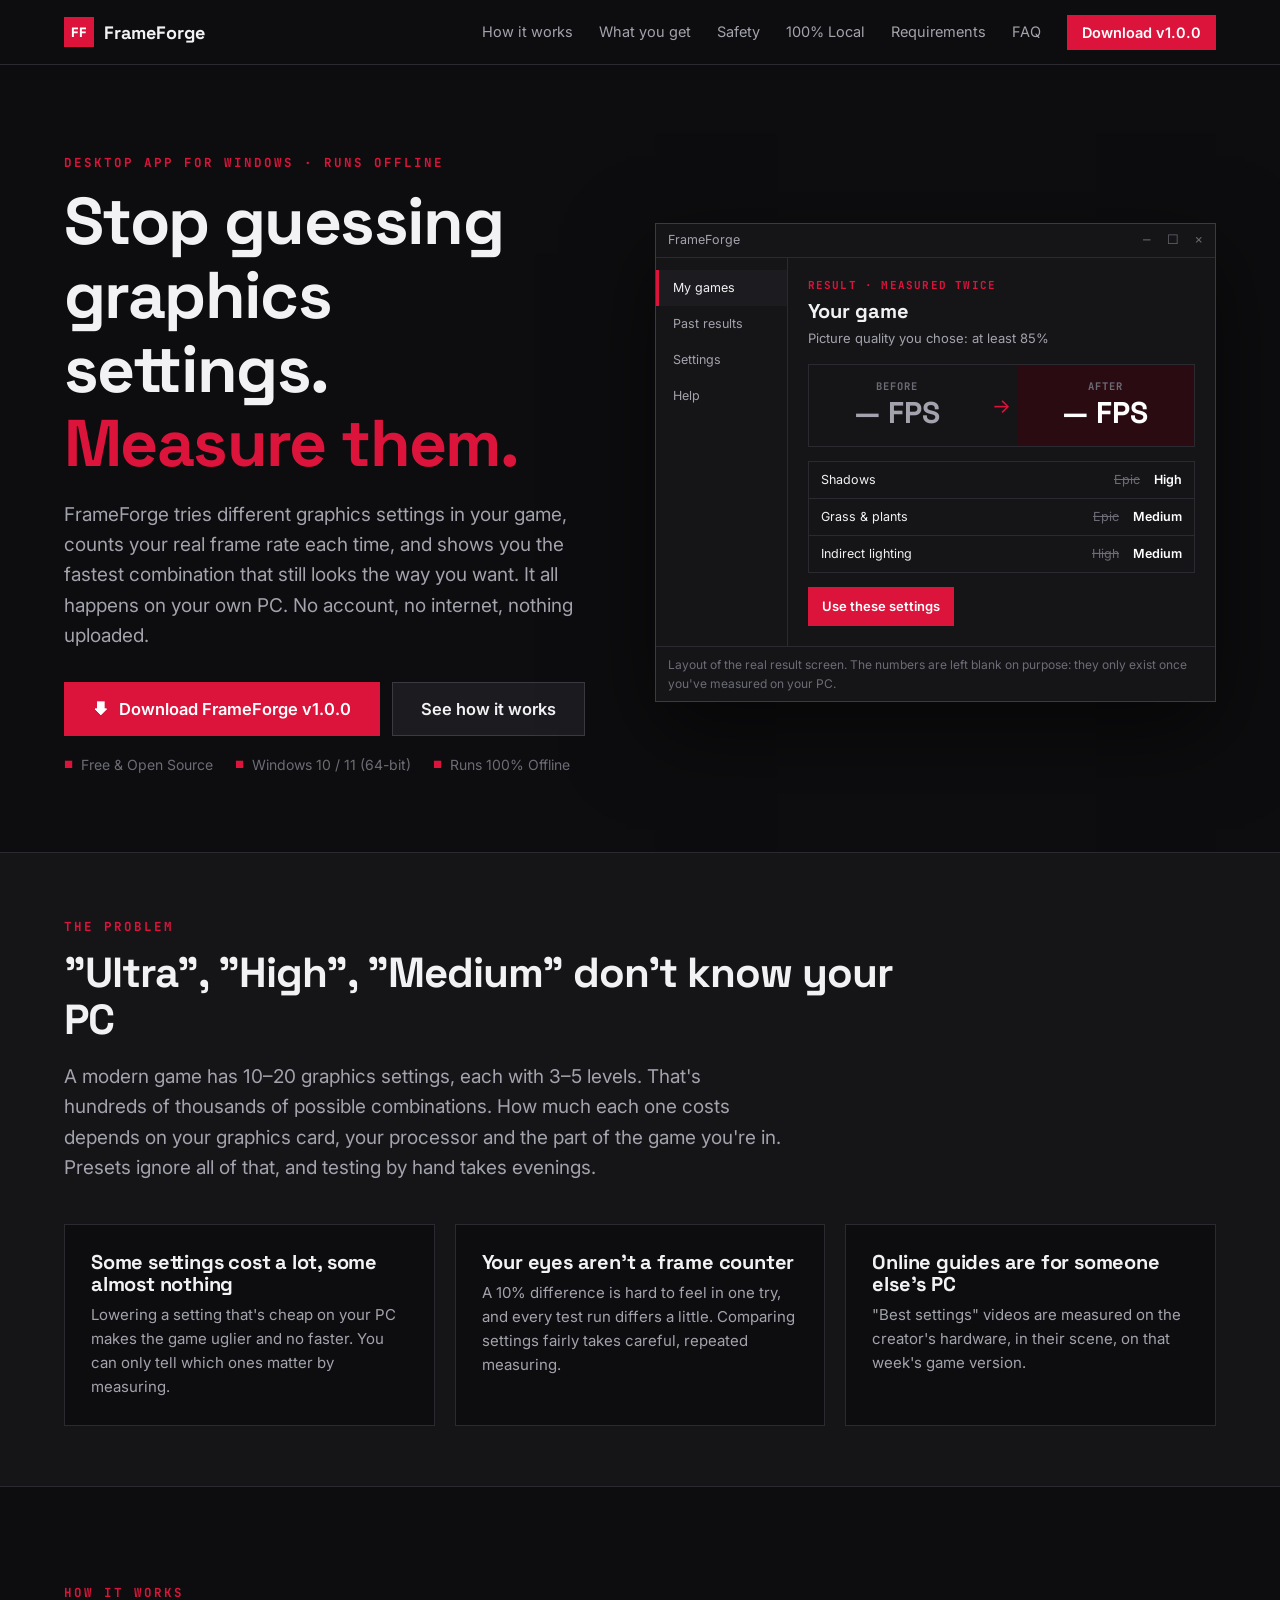
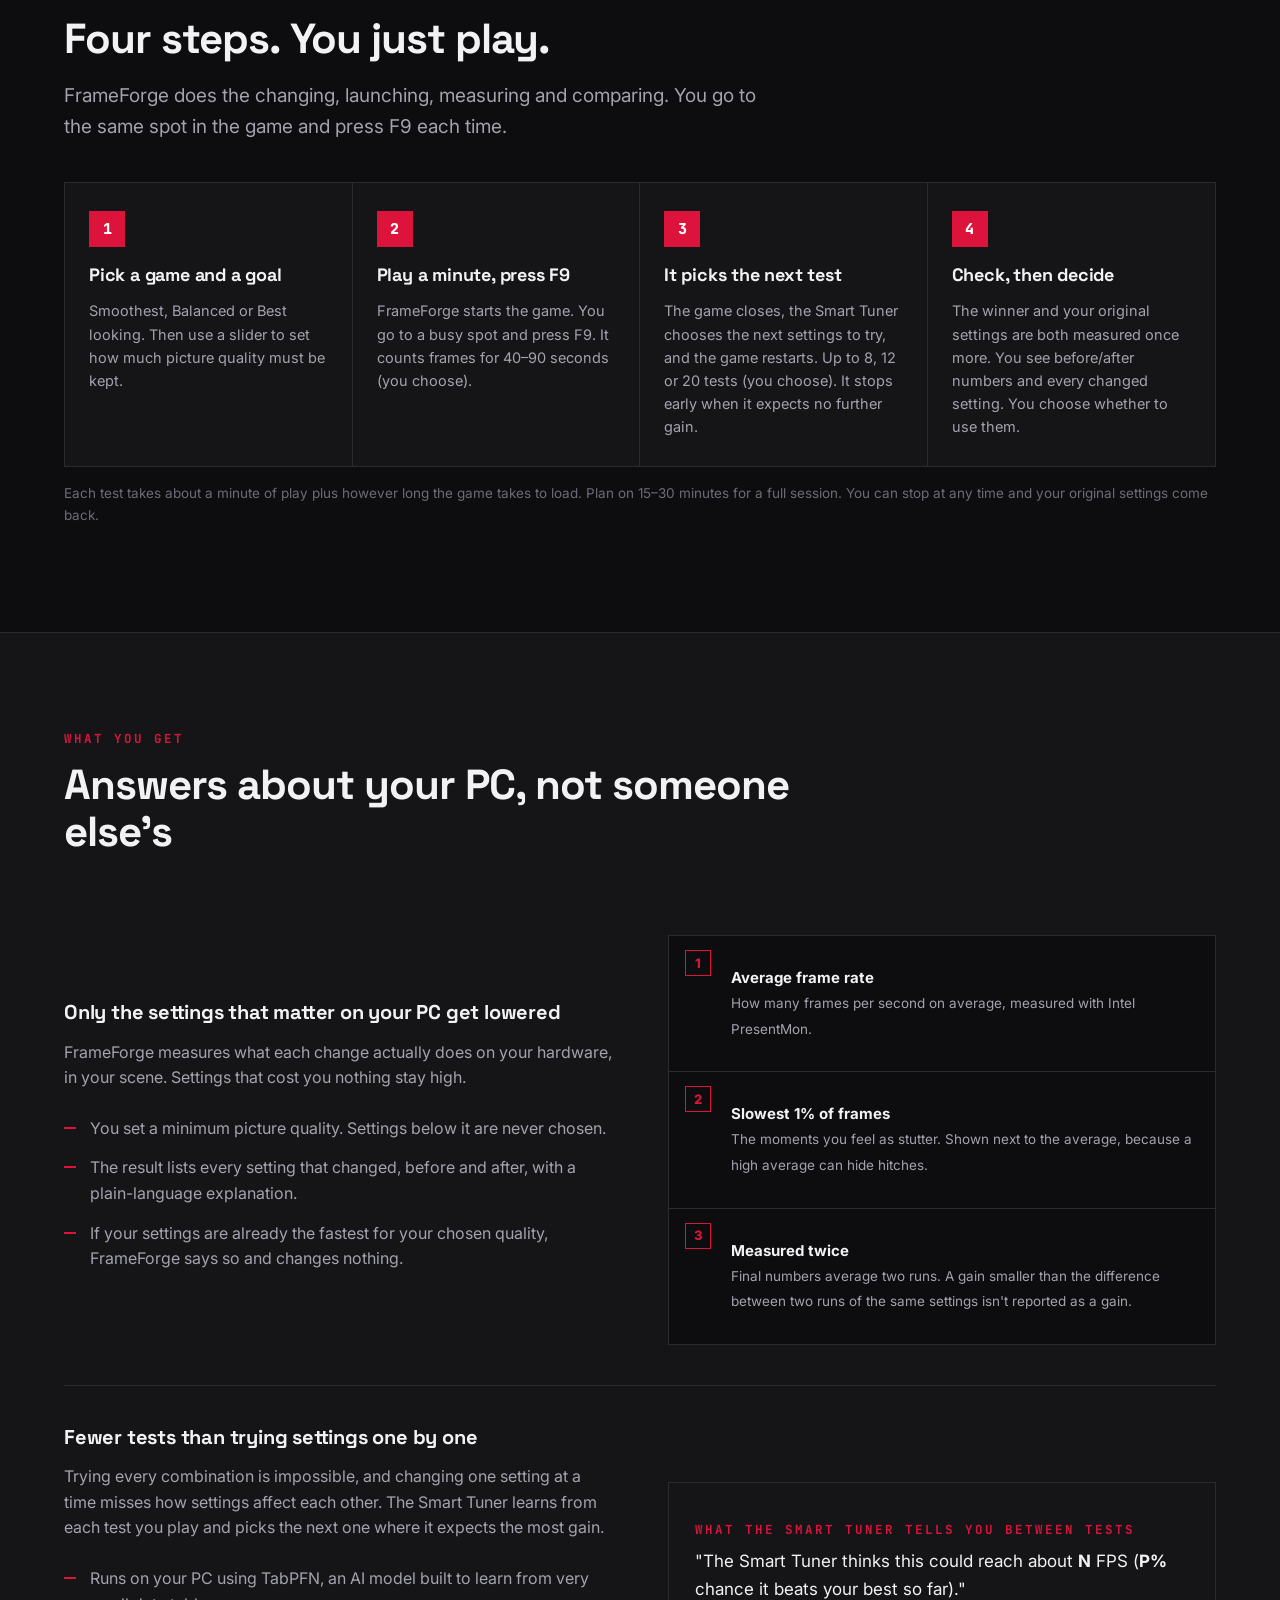
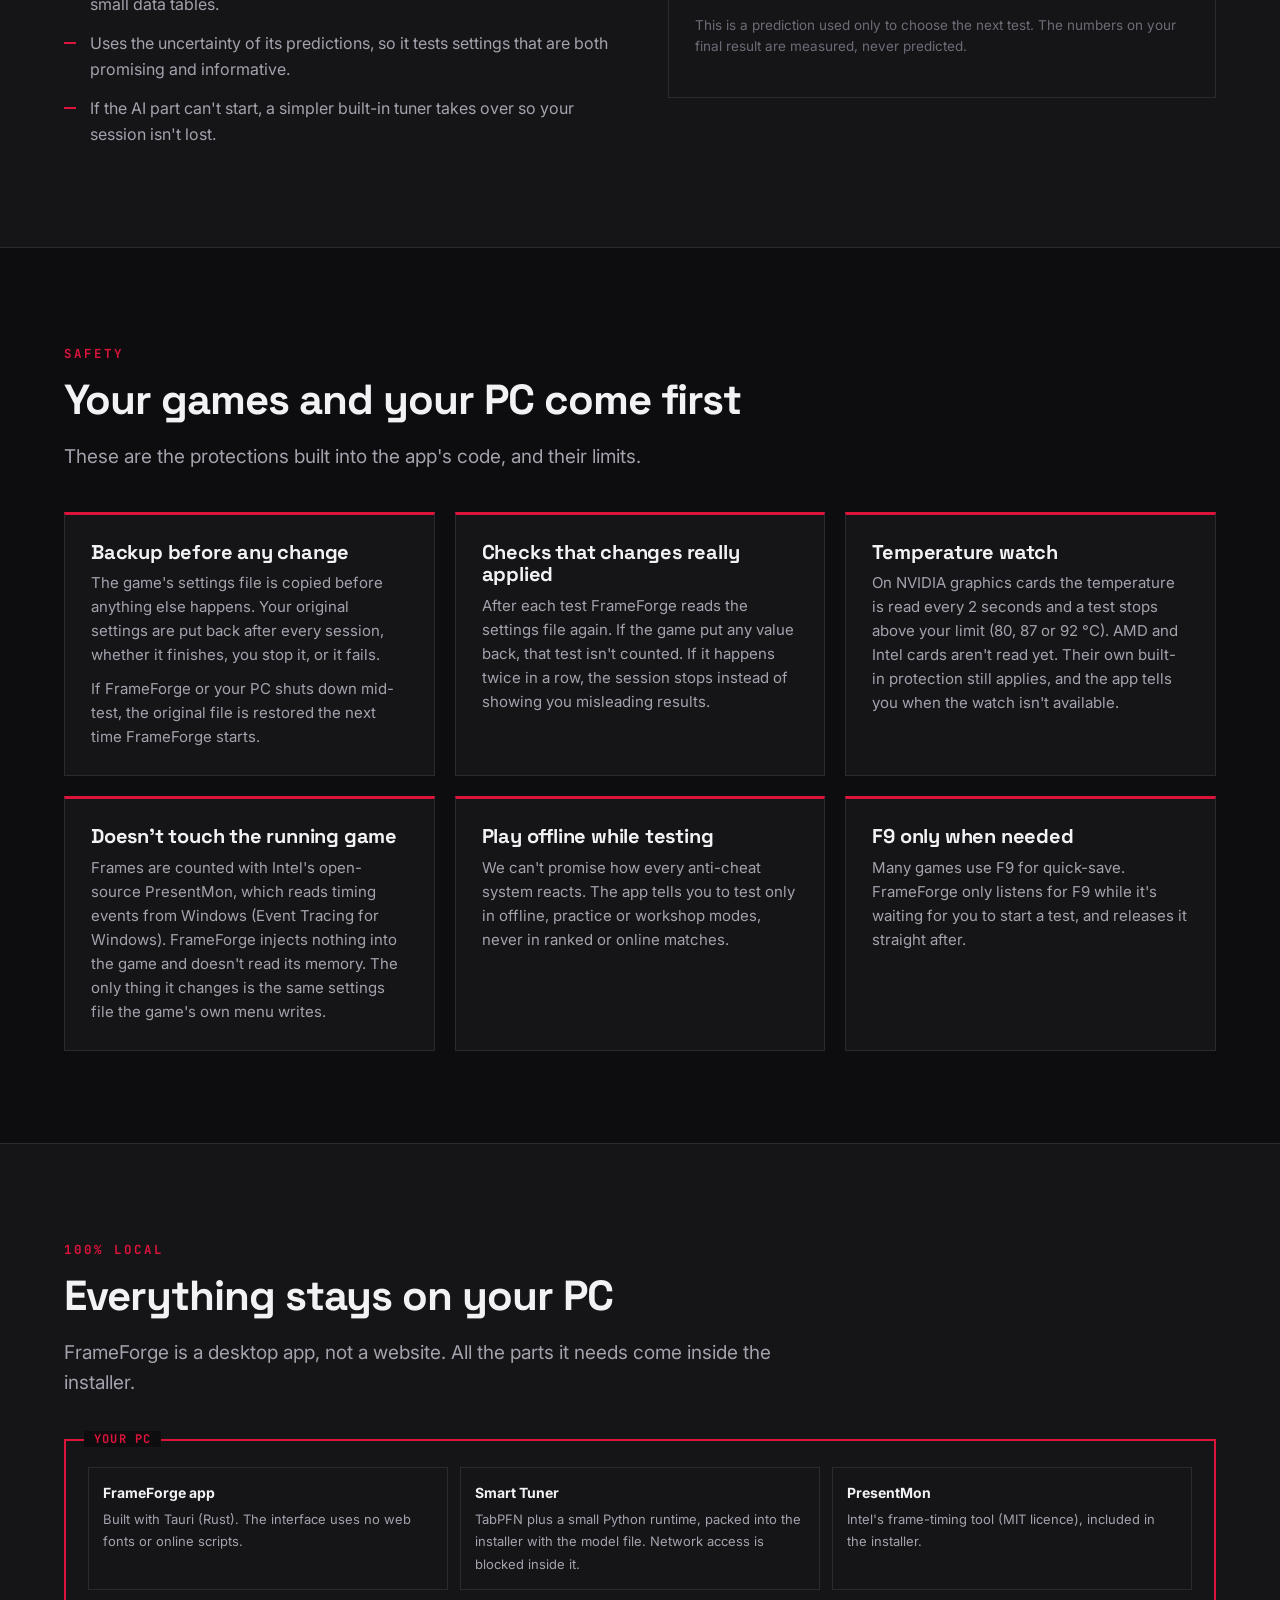
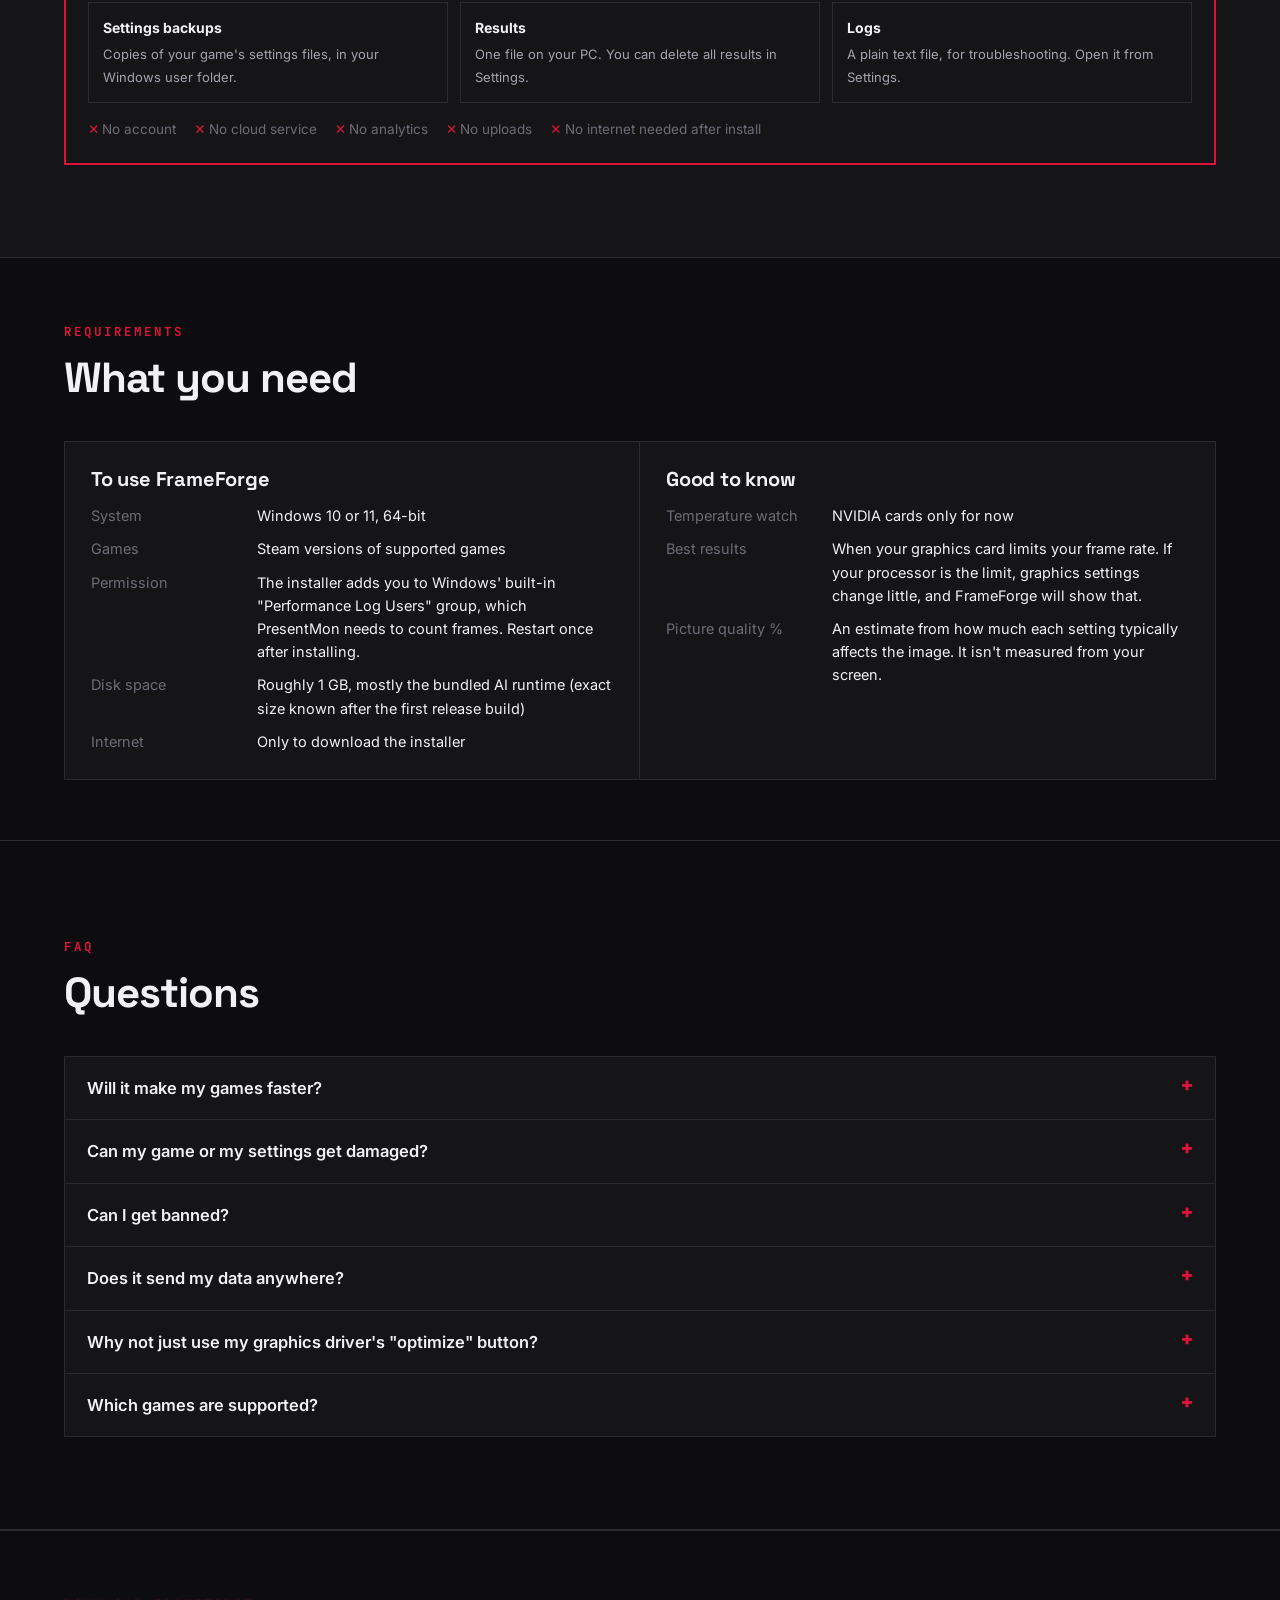
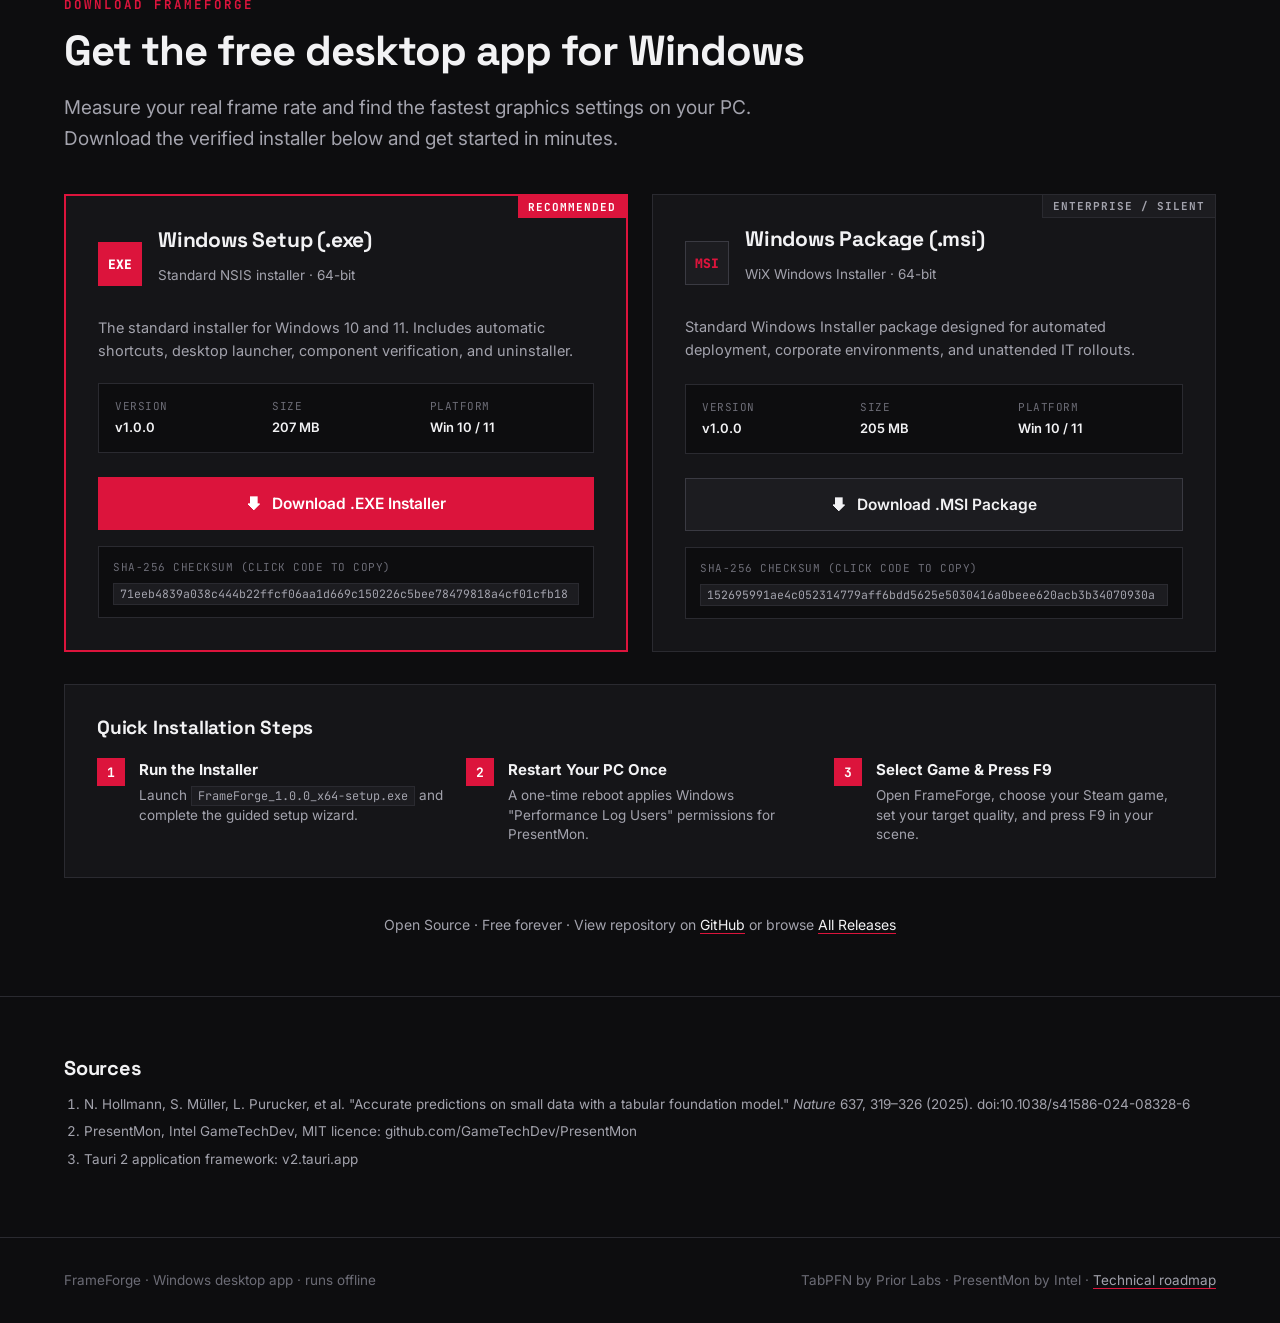
==== commit 9d9be315: "feat(hero): update hero actions and meta badges to promote direct download" ====
--- a/index.html
+++ b/index.html
@@ -35,10 +35,10 @@
         <h1>Stop guessing graphics settings. <span class="crimson">Measure them.</span></h1>
         <p class="lead">FrameForge tries different graphics settings in your game, counts your real frame rate each time, and shows you the fastest combination that still looks the way you want. It all happens on your own PC. No account, no internet, nothing uploaded.</p>
         <div class="hero-actions">
-          <a href="#get" class="btn btn-primary btn-lg">Get FrameForge</a>
+          <a href="#download" class="btn btn-primary btn-lg"><span class="btn-icon">&#129095;</span> Download FrameForge v1.0.0</a>
           <a href="#how" class="btn btn-lg">See how it works</a>
         </div>
-        <div class="hero-meta"><span>Free</span><span>Windows 10 / 11</span><span>Your settings backed up first</span></div>
+        <div class="hero-meta"><span>Free &amp; Open Source</span><span>Windows 10 / 11 (64-bit)</span><span>Runs 100% Offline</span></div>
       </div>
       <figure class="window" style="margin:0" aria-label="Illustration of the FrameForge result screen">
         <div class="window-bar"><span>FrameForge</span><span class="ctl">—&nbsp;&nbsp;☐&nbsp;&nbsp;✕</span></div>
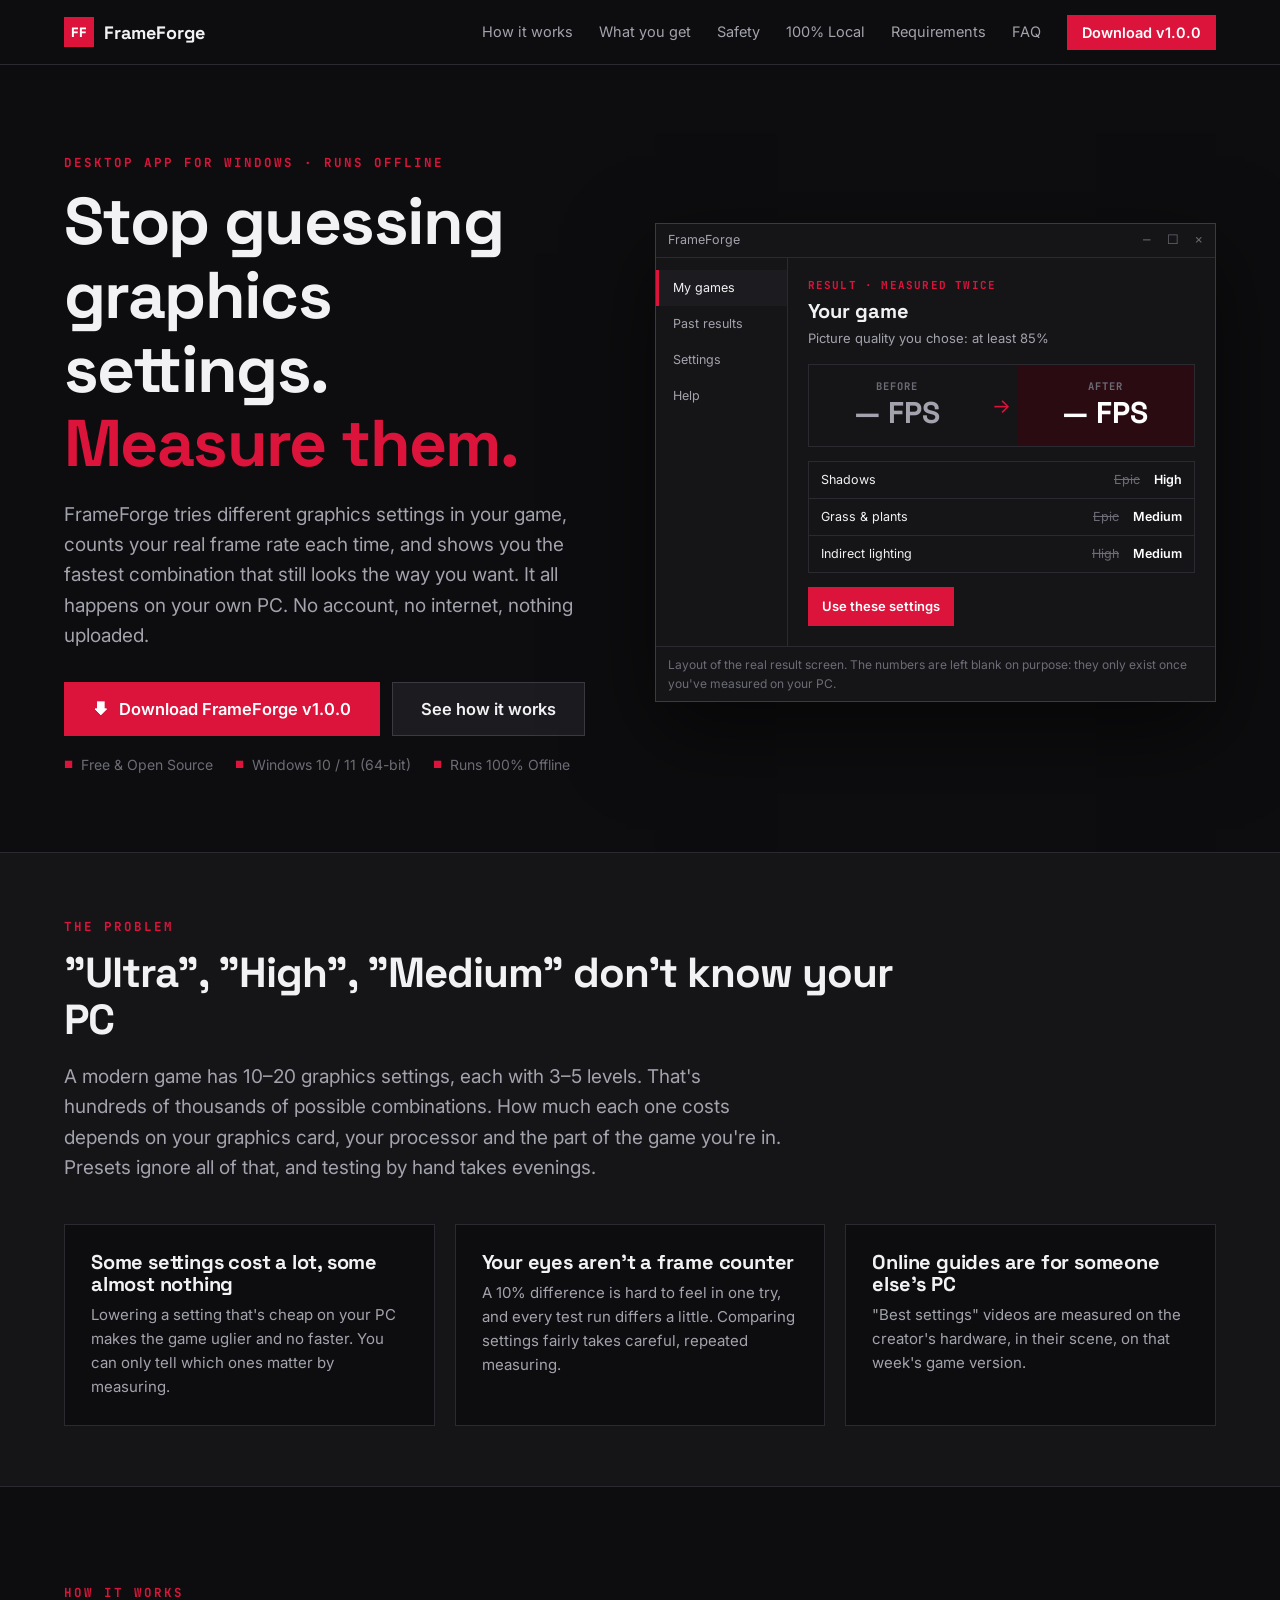
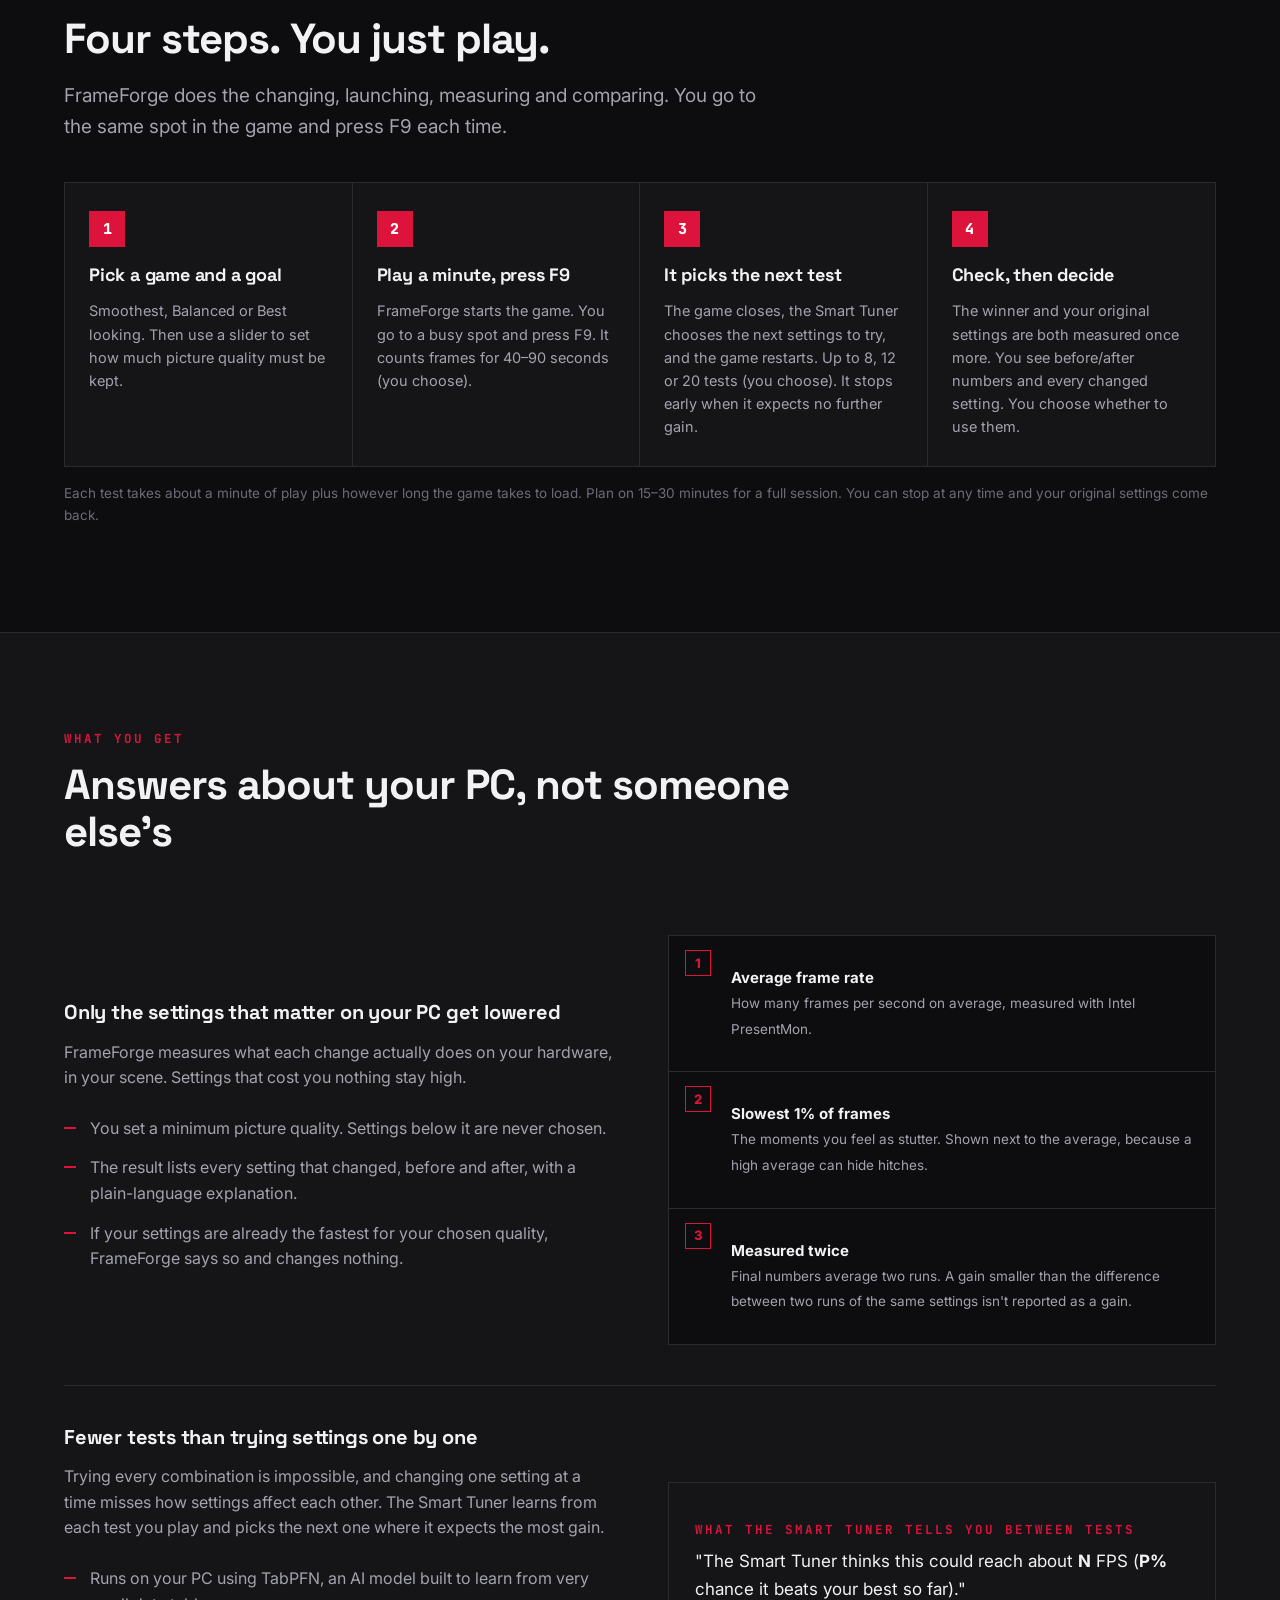
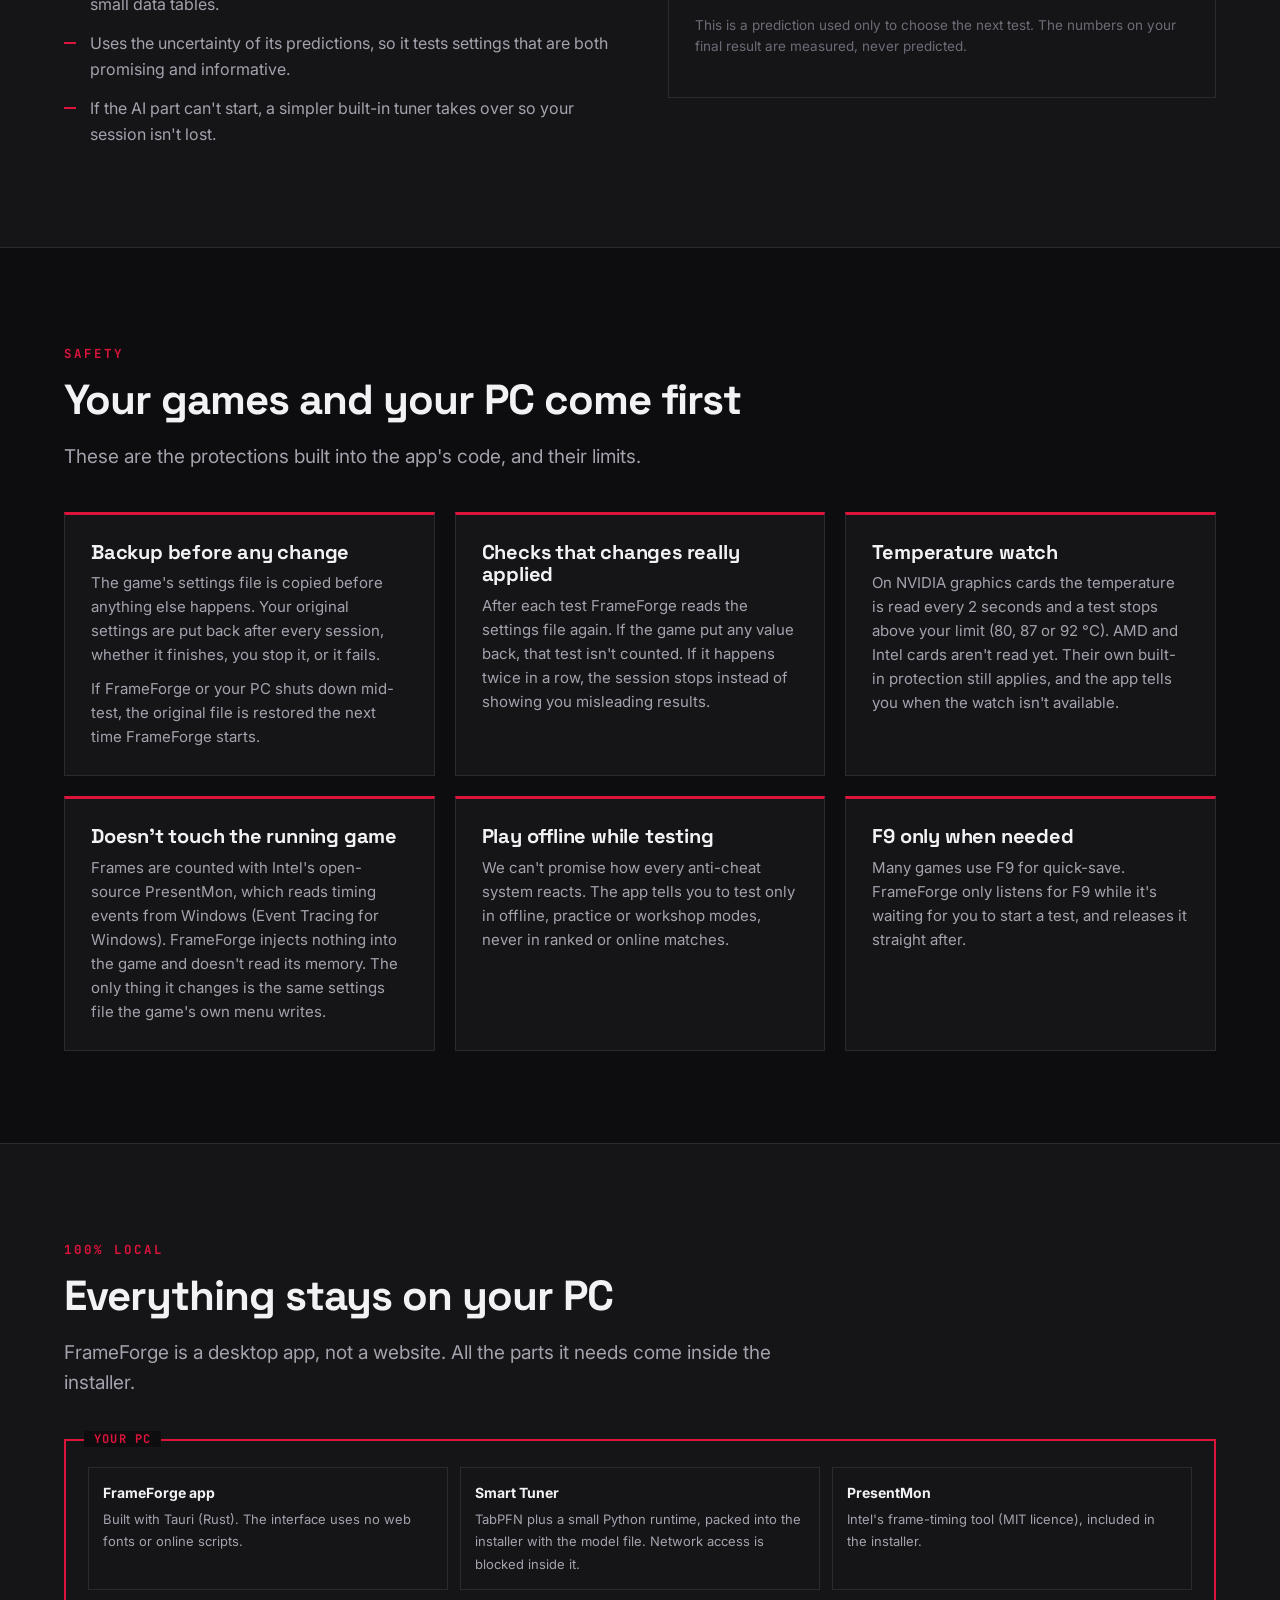
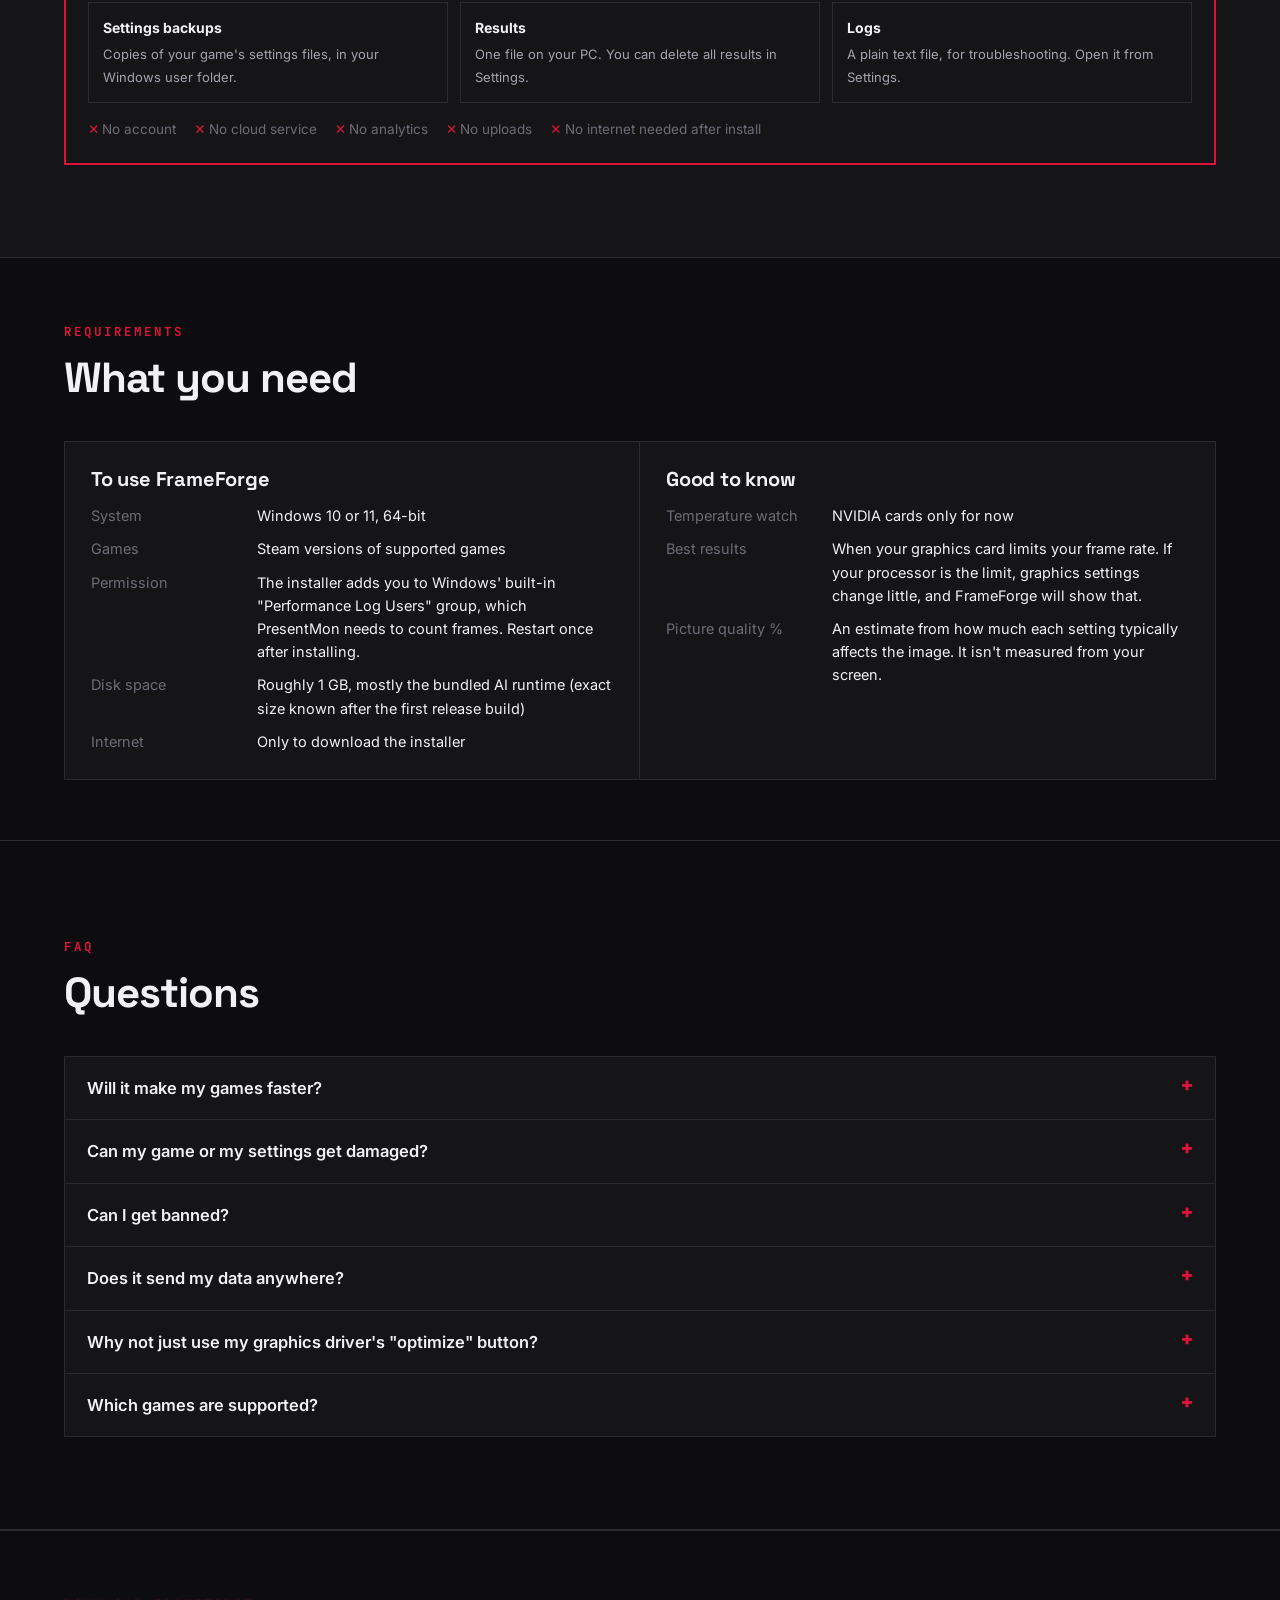
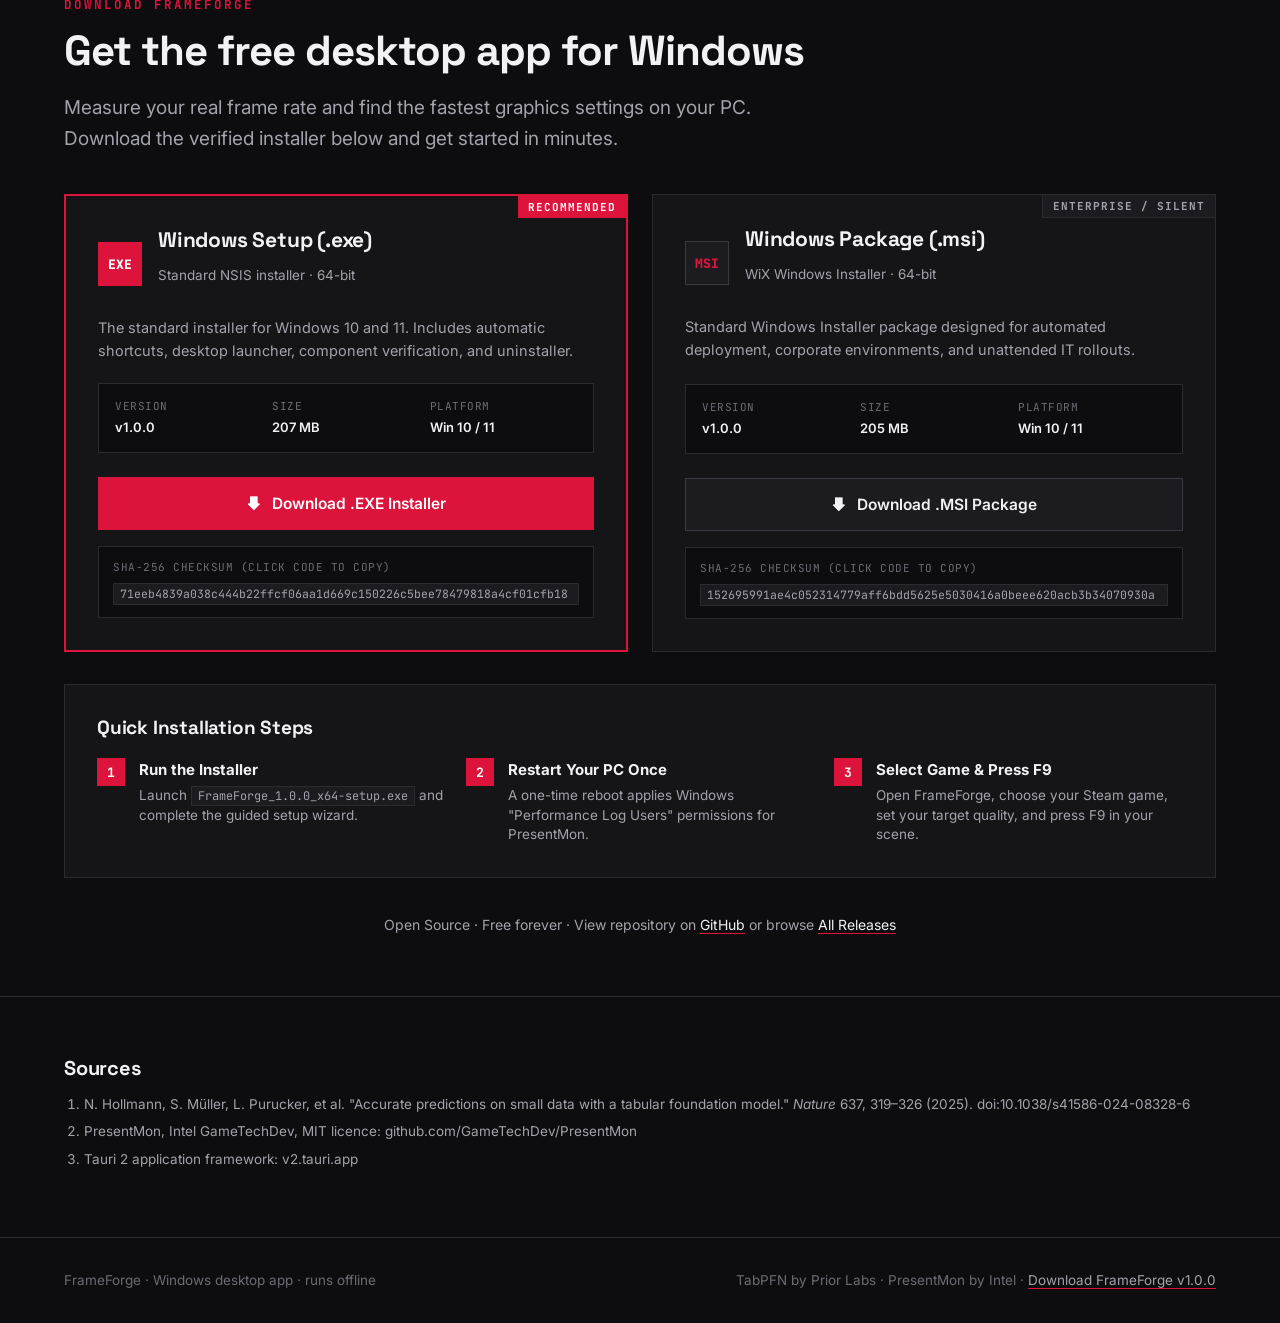
==== commit 45fd9e2c: "refactor(footer): remove roadmap link and add download link to footer" ====
--- a/index.html
+++ b/index.html
@@ -335,7 +335,7 @@
 <footer class="site-footer">
   <div class="container footer-row">
     <span>FrameForge · Windows desktop app · runs offline</span>
-    <span>TabPFN by Prior Labs · PresentMon by Intel · <a href="roadmap.html">Technical roadmap</a></span>
+    <span>TabPFN by Prior Labs · PresentMon by Intel · <a href="#download">Download FrameForge v1.0.0</a></span>
   </div>
 </footer>
 <script src="js/site.js"></script>
